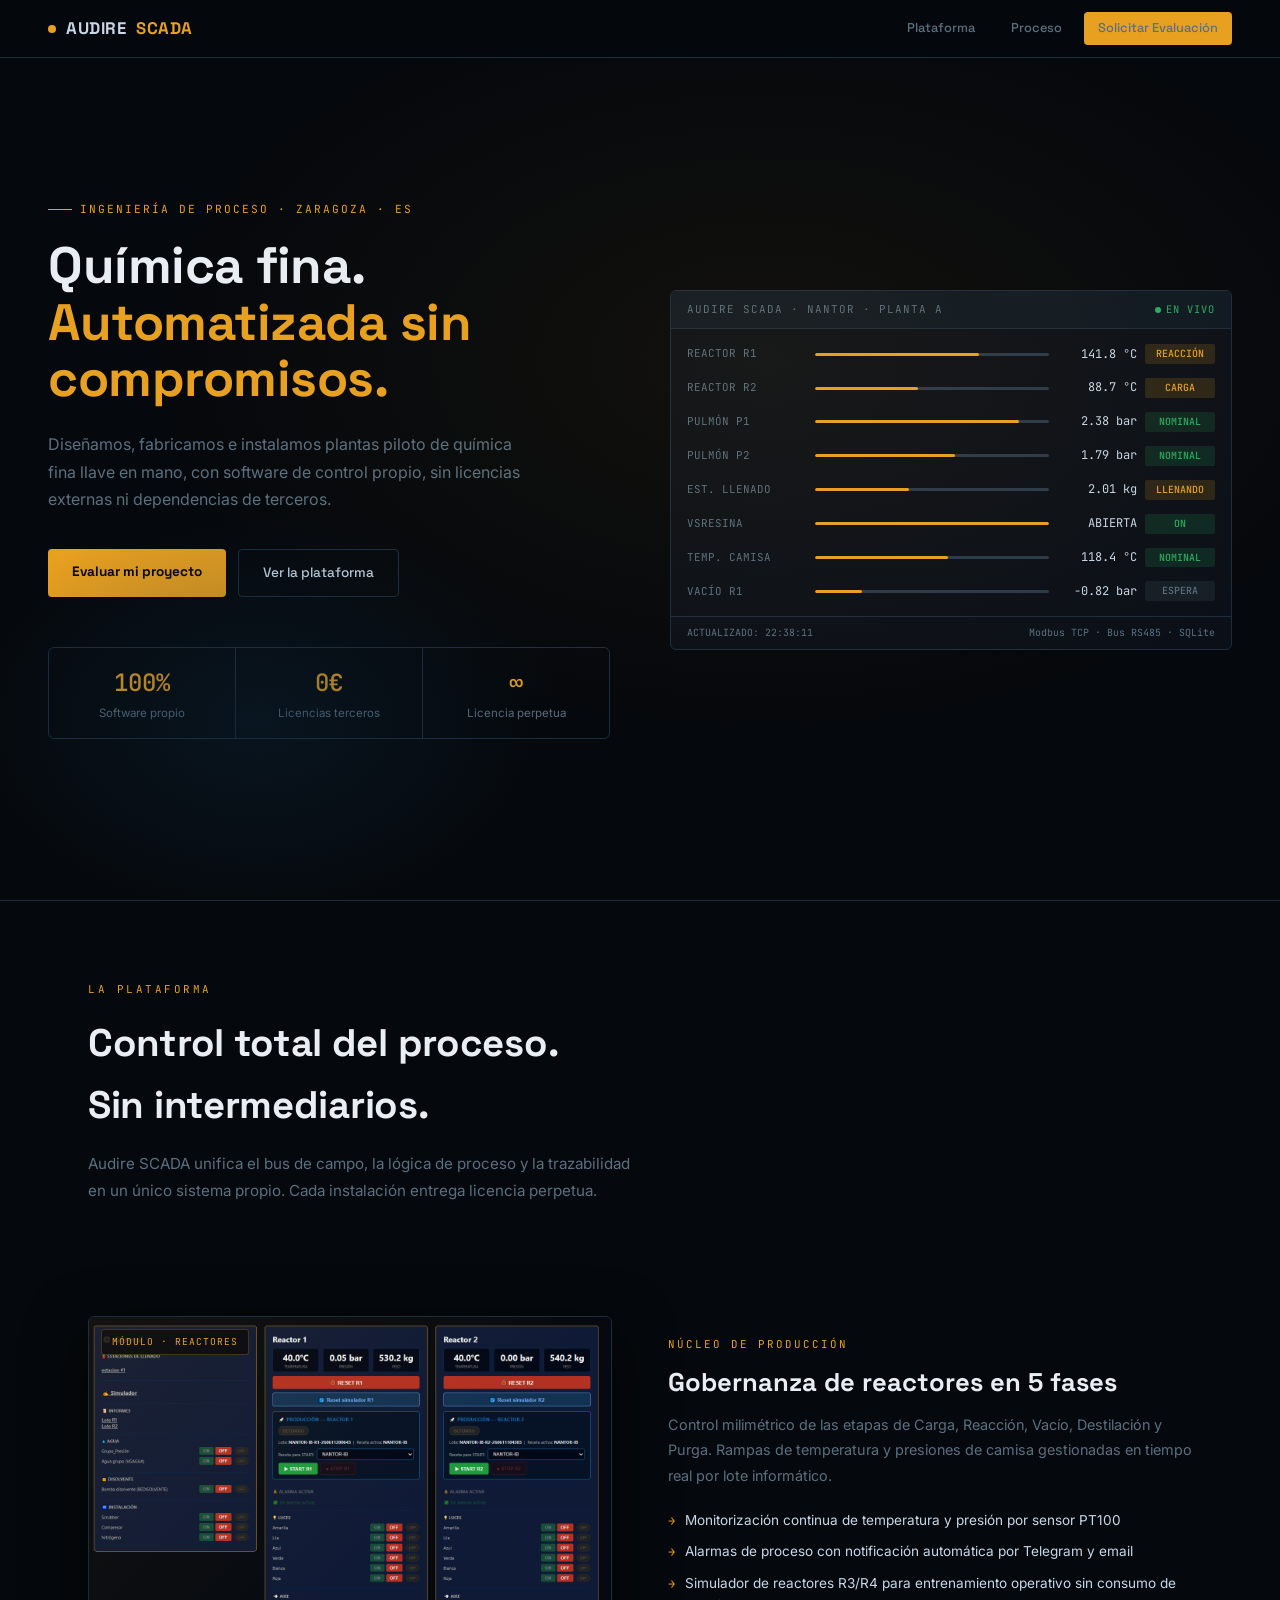
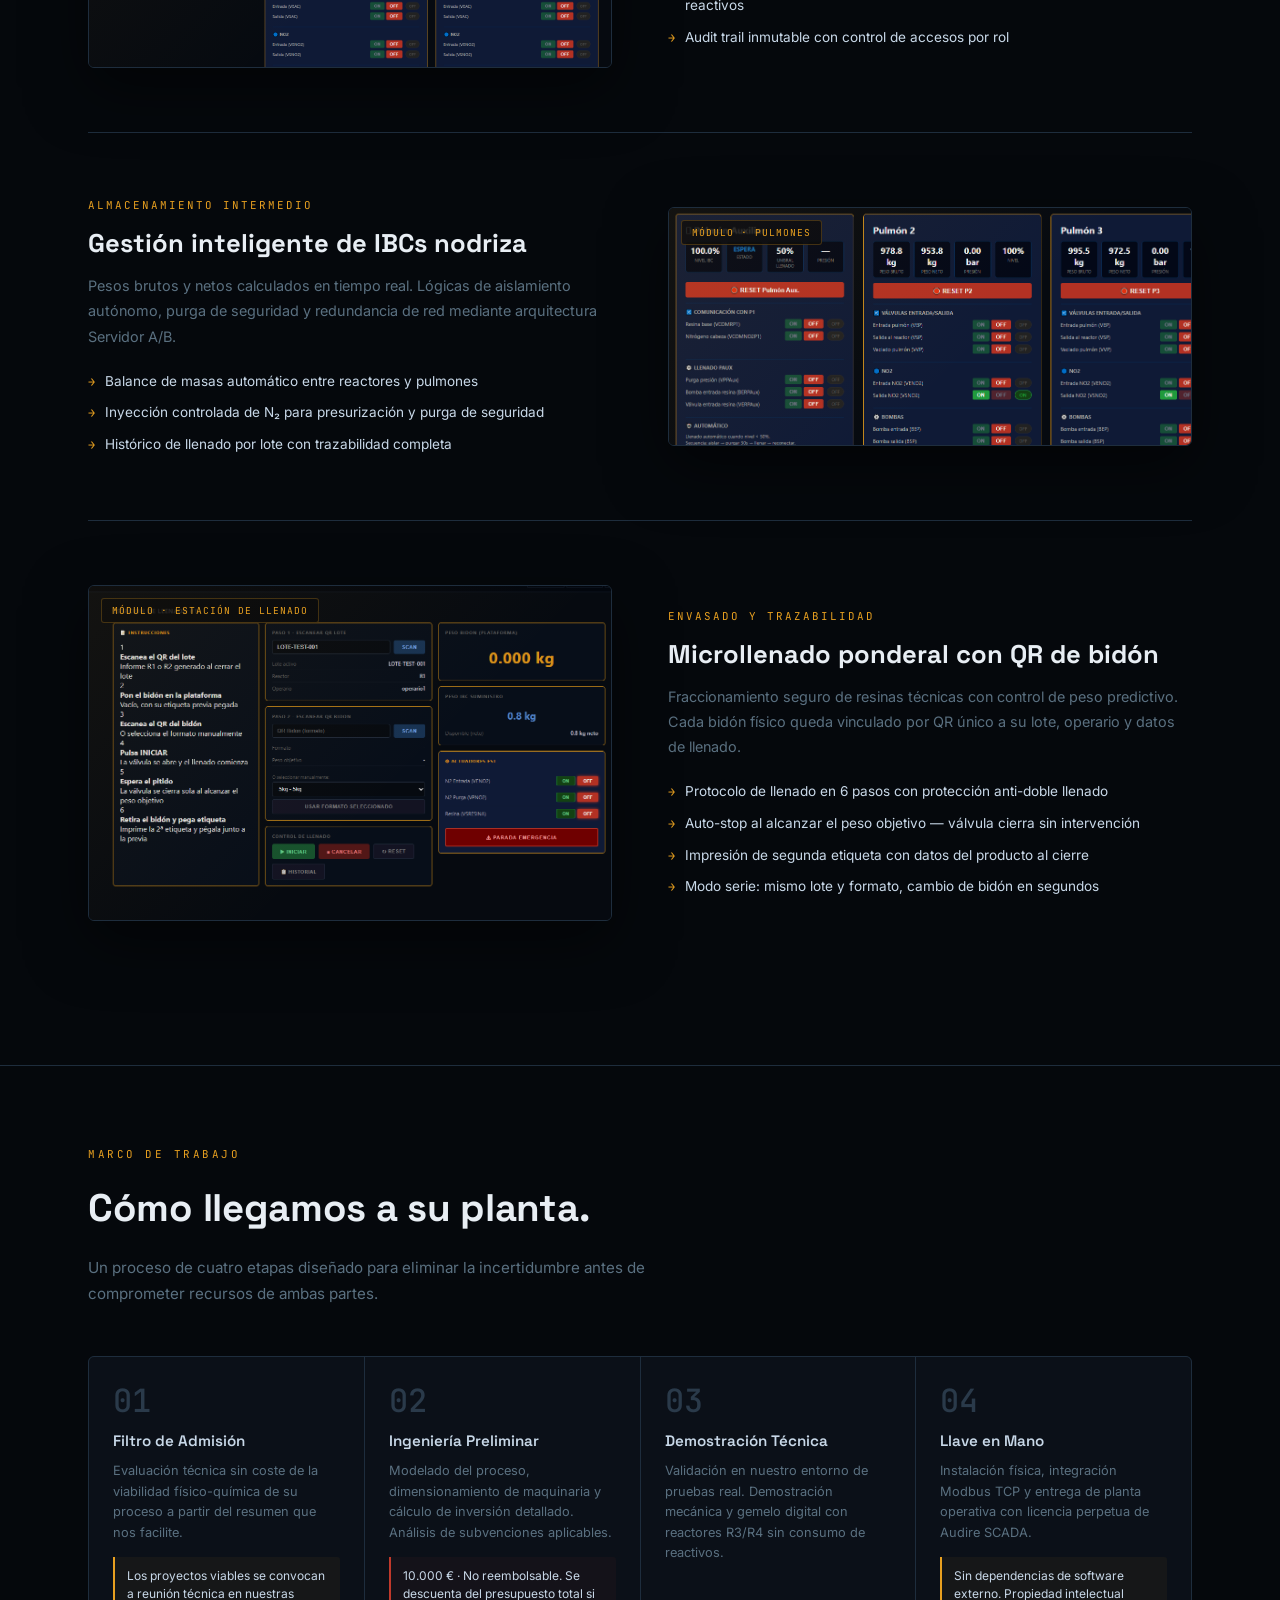
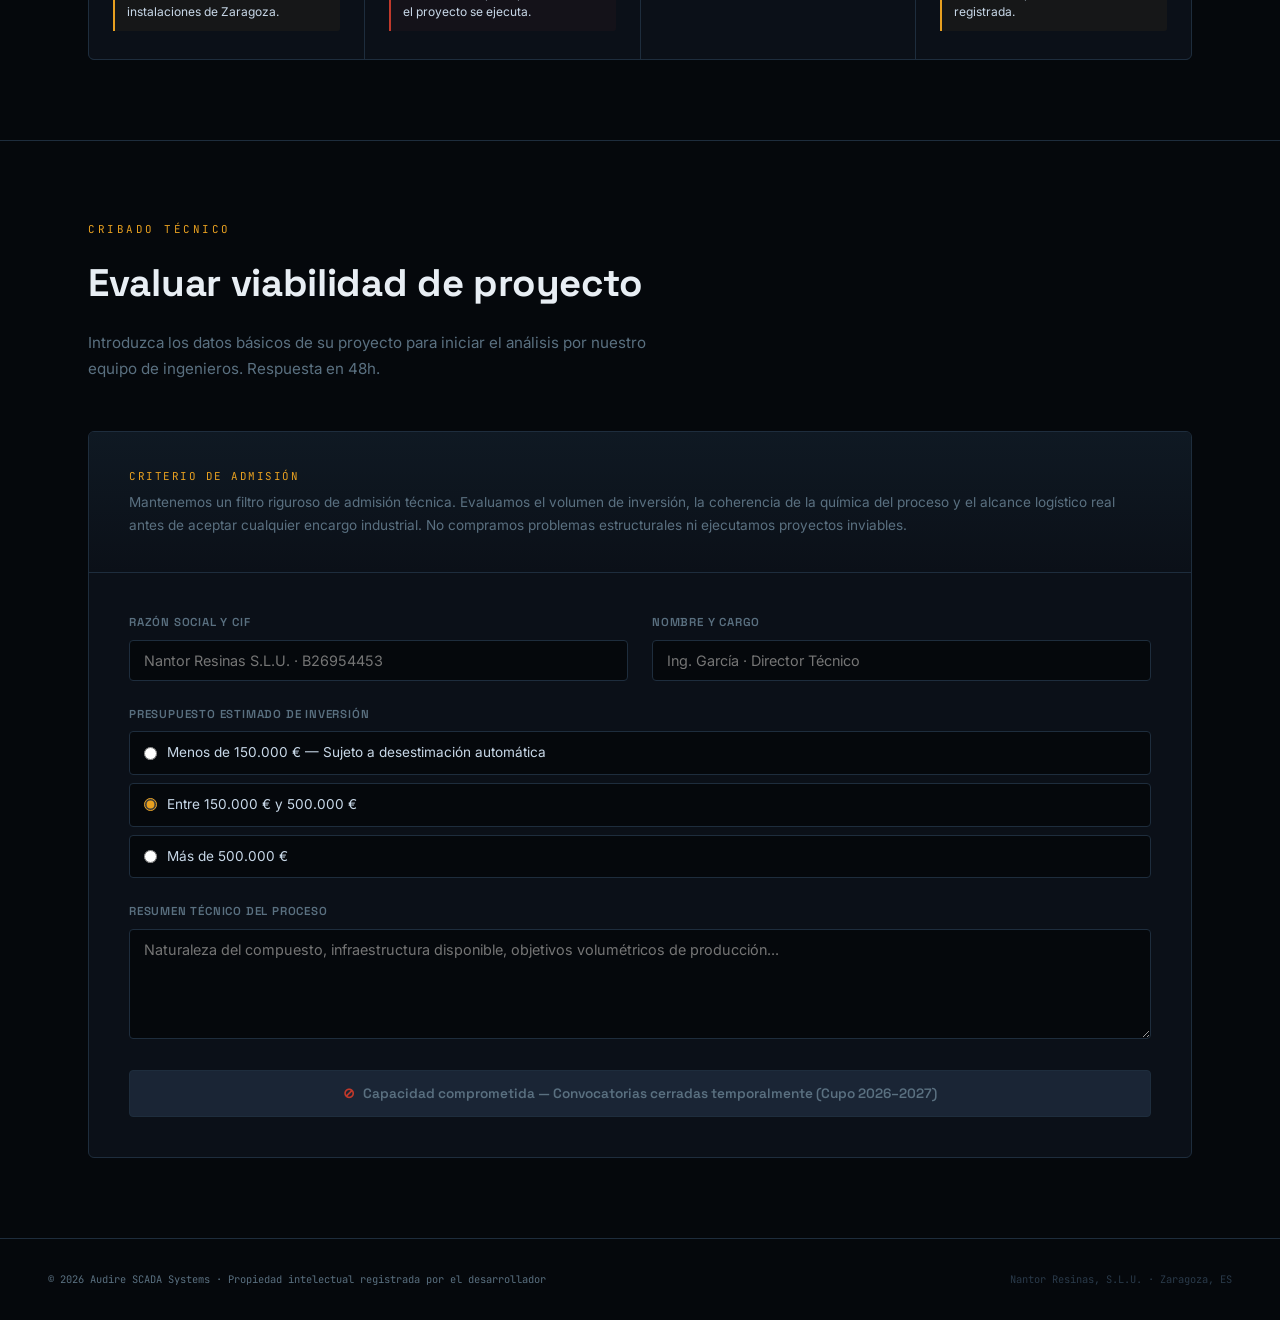
==== audire-scada/index.html @ 3539bae1 "1" ====
<!DOCTYPE html>
<html lang="es">
<head>
<meta charset="UTF-8">
<meta name="viewport" content="width=device-width, initial-scale=1.0">
<meta name="description" content="Audire SCADA Systems — Ingeniería química integral y automatización para plantas de química fina. Diseño, fabricación e instalación llave en mano.">
<meta name="robots" content="index, follow">
<title>Audire SCADA Systems</title>
<link rel="preconnect" href="https://fonts.googleapis.com">
<link rel="preconnect" href="https://fonts.gstatic.com" crossorigin>
<link href="https://fonts.googleapis.com/css2?family=Space+Grotesk:wght@400;500;600;700&family=JetBrains+Mono:wght@400;500&family=Inter:wght@400;500&display=swap" rel="stylesheet">
<style>
:root {
  --bg:       #05080c;
  --s1:       #0b1018;
  --s2:       #0f1923;
  --s3:       #1a2535;
  --border:   #1e2d3d;
  --amber:    #e8a020;
  --amber2:   #b87a10;
  --text:     #c8d8e8;
  --muted:    #5a7080;
  --dim:      #2a3a4a;
  --red:      #c0392b;
  --green:    #27ae60;
  --mono: 'JetBrains Mono', monospace;
  --sans: 'Space Grotesk', sans-serif;
  --body: 'Inter', sans-serif;
}

*{margin:0;padding:0;box-sizing:border-box}
html{scroll-behavior:smooth}
body{background:var(--bg);color:var(--text);font-family:var(--body);line-height:1.6;overflow-x:hidden}

/* ── NAV ─────────────────────────────────────────────────────────────────── */
nav{
  position:fixed;top:0;width:100%;z-index:100;
  display:flex;justify-content:space-between;align-items:center;
  padding:0 48px;height:58px;
  background:rgba(5,8,12,.92);
  border-bottom:1px solid var(--border);
  backdrop-filter:blur(12px);
}
.nav-logo{
  font-family:var(--sans);font-weight:700;font-size:1.05rem;
  letter-spacing:.5px;color:var(--text);text-decoration:none;
  display:flex;align-items:center;gap:10px;
}
.nav-logo-dot{width:8px;height:8px;border-radius:50%;background:var(--amber);animation:pulse 2s infinite}
@keyframes pulse{0%,100%{opacity:1;box-shadow:0 0 0 0 rgba(232,160,32,.4)}50%{opacity:.7;box-shadow:0 0 0 6px rgba(232,160,32,0)}}
.nav-links{display:flex;gap:8px}
.nav-links a{
  font-family:var(--sans);font-size:.8rem;font-weight:500;
  color:var(--muted);text-decoration:none;
  padding:6px 14px;border-radius:4px;
  transition:color .2s,background .2s;
}
.nav-links a:hover{color:var(--amber);background:rgba(232,160,32,.07)}
.nav-cta{
  background:var(--amber);color:#05080c;
  font-family:var(--sans);font-size:.8rem;font-weight:700;
  padding:7px 18px;border-radius:4px;text-decoration:none;
  transition:background .2s;
}
.nav-cta:hover{background:var(--amber2)}

/* ── HERO ────────────────────────────────────────────────────────────────── */
.hero{
  min-height:100vh;display:flex;flex-direction:column;
  justify-content:center;padding:100px 48px 60px;
  position:relative;overflow:hidden;
}
.hero-bg{
  position:absolute;inset:0;
  background:radial-gradient(ellipse 70% 60% at 60% 40%, rgba(232,160,32,.06) 0%, transparent 70%),
             radial-gradient(ellipse 40% 40% at 20% 80%, rgba(14,40,60,.4) 0%, transparent 60%);
  pointer-events:none;
}
.hero-grid{display:grid;grid-template-columns:1fr 1fr;gap:60px;align-items:center;max-width:1200px;margin:0 auto;width:100%}
.hero-label{
  font-family:var(--mono);font-size:.7rem;color:var(--amber);
  letter-spacing:2px;text-transform:uppercase;margin-bottom:20px;
  display:flex;align-items:center;gap:8px;
}
.hero-label::before{content:'';width:24px;height:1px;background:var(--amber)}
.hero h1{
  font-family:var(--sans);font-weight:700;font-size:clamp(2.2rem,4vw,3.6rem);
  line-height:1.1;letter-spacing:-.5px;margin-bottom:24px;color:#e8eef4;
}
.hero h1 em{color:var(--amber);font-style:normal}
.hero-sub{
  font-size:1rem;color:var(--muted);max-width:480px;margin-bottom:36px;line-height:1.7;
}
.hero-actions{display:flex;gap:12px;flex-wrap:wrap;margin-bottom:50px}
.btn-primary{
  background:var(--amber);color:#05080c;
  font-family:var(--sans);font-weight:700;font-size:.85rem;
  padding:12px 24px;border-radius:4px;text-decoration:none;
  transition:background .2s,transform .15s;
}
.btn-primary:hover{background:var(--amber2);transform:translateY(-1px)}
.btn-ghost{
  border:1px solid var(--border);color:var(--text);
  font-family:var(--sans);font-weight:500;font-size:.85rem;
  padding:12px 24px;border-radius:4px;text-decoration:none;
  transition:border-color .2s,color .2s;
}
.btn-ghost:hover{border-color:var(--amber);color:var(--amber)}

/* Live ticker */
.ticker-wrap{
  border:1px solid var(--border);border-radius:6px;
  background:var(--s1);overflow:hidden;
}
.ticker-header{
  display:flex;justify-content:space-between;align-items:center;
  padding:10px 16px;border-bottom:1px solid var(--border);
  background:var(--s2);
}
.ticker-title{font-family:var(--mono);font-size:.68rem;color:var(--muted);letter-spacing:1px}
.ticker-live{
  display:flex;align-items:center;gap:5px;
  font-family:var(--mono);font-size:.65rem;color:var(--green);letter-spacing:1px;
}
.ticker-live::before{content:'';width:6px;height:6px;border-radius:50%;background:var(--green);animation:blink .8s infinite}
@keyframes blink{0%,100%{opacity:1}50%{opacity:.3}}
.ticker-rows{padding:8px 0}
.ticker-row{
  display:grid;grid-template-columns:120px 1fr 80px 70px;
  align-items:center;padding:7px 16px;gap:8px;
  transition:background .2s;
}
.ticker-row:hover{background:rgba(232,160,32,.04)}
.tr-name{font-family:var(--mono);font-size:.68rem;color:var(--muted)}
.tr-bar-wrap{height:3px;background:var(--dim);border-radius:2px;overflow:hidden}
.tr-bar{height:100%;background:var(--amber);border-radius:2px;transition:width 1.5s ease}
.tr-val{font-family:var(--mono);font-size:.75rem;color:var(--text);text-align:right}
.tr-st{font-family:var(--mono);font-size:.62rem;padding:2px 7px;border-radius:2px;text-align:center;font-weight:500}
.st-ok{background:rgba(39,174,96,.15);color:#27ae60}
.st-run{background:rgba(232,160,32,.15);color:var(--amber)}
.st-wait{background:rgba(90,112,128,.15);color:var(--muted)}
.ticker-foot{
  border-top:1px solid var(--border);padding:8px 16px;
  font-family:var(--mono);font-size:.62rem;color:var(--muted);
  display:flex;justify-content:space-between;
}

/* stats strip */
.hero-stats{display:flex;gap:0;margin-top:32px;border:1px solid var(--border);border-radius:6px;overflow:hidden}
.stat{flex:1;padding:16px 20px;text-align:center;border-right:1px solid var(--border)}
.stat:last-child{border-right:none}
.stat-n{font-family:var(--mono);font-size:1.5rem;font-weight:500;color:var(--amber)}
.stat-l{font-size:.72rem;color:var(--muted);margin-top:2px}

/* ── SECTION BASE ────────────────────────────────────────────────────────── */
.section{padding:80px 48px;max-width:1200px;margin:0 auto}
.eyebrow{
  font-family:var(--mono);font-size:.68rem;color:var(--amber);
  letter-spacing:2.5px;text-transform:uppercase;margin-bottom:14px;
}
.section-h{
  font-family:var(--sans);font-weight:700;font-size:clamp(1.6rem,3vw,2.4rem);
  color:#e8eef4;letter-spacing:-.3px;margin-bottom:16px;
}
.section-p{color:var(--muted);font-size:.95rem;max-width:560px;line-height:1.75;margin-bottom:48px}
hr.rule{border:none;border-top:1px solid var(--border);margin:0}

/* ── EVIDENCIA BLOCKS ────────────────────────────────────────────────────── */
.ev-block{
  display:grid;grid-template-columns:1fr 1fr;gap:56px;
  align-items:center;padding:64px 0;border-bottom:1px solid var(--border);
}
.ev-block.rev{direction:rtl}
.ev-block.rev .ev-text{direction:ltr}
.ev-block:last-child{border-bottom:none}
.ev-screen{
  position:relative;border-radius:6px;overflow:hidden;
  border:1px solid var(--border);
  box-shadow:0 20px 60px rgba(0,0,0,.5);
}
.ev-screen img{width:100%;display:block;filter:brightness(.92) contrast(1.05)}
.ev-screen::after{
  content:'';position:absolute;inset:0;
  background:linear-gradient(135deg,rgba(232,160,32,.06) 0%,transparent 60%);
  pointer-events:none;
}
.screen-tag{
  position:absolute;top:12px;left:12px;
  font-family:var(--mono);font-size:.6rem;color:var(--amber);
  background:rgba(5,8,12,.85);padding:4px 10px;border-radius:3px;
  border:1px solid rgba(232,160,32,.25);letter-spacing:1px;
}
.ev-tag{font-family:var(--mono);font-size:.68rem;color:var(--amber);letter-spacing:2px;text-transform:uppercase;margin-bottom:14px}
.ev-h{font-family:var(--sans);font-size:1.6rem;font-weight:700;color:#e8eef4;margin-bottom:14px;line-height:1.2}
.ev-p{color:var(--muted);font-size:.9rem;line-height:1.75;margin-bottom:22px}
.ev-list{list-style:none;display:flex;flex-direction:column;gap:10px}
.ev-list li{
  display:flex;align-items:flex-start;gap:10px;
  font-size:.85rem;color:var(--text);
}
.ev-list li::before{
  content:'→';color:var(--amber);font-family:var(--mono);
  font-size:.75rem;margin-top:2px;flex-shrink:0;
}

/* ── PROCESO ─────────────────────────────────────────────────────────────── */
.process-grid{display:grid;grid-template-columns:repeat(4,1fr);gap:1px;background:var(--border);border:1px solid var(--border);border-radius:6px;overflow:hidden}
.p-step{background:var(--s1);padding:28px 24px}
.p-step-n{font-family:var(--mono);font-size:2rem;font-weight:500;color:var(--dim);margin-bottom:12px;line-height:1}
.p-step-h{font-family:var(--sans);font-size:.95rem;font-weight:600;color:var(--text);margin-bottom:8px}
.p-step-p{font-size:.8rem;color:var(--muted);line-height:1.6}
.p-step-alert{
  margin-top:14px;padding:10px 12px;
  border-left:2px solid var(--amber);
  background:rgba(232,160,32,.05);
  font-size:.75rem;color:var(--text);line-height:1.5;
  border-radius:0 3px 3px 0;
}
.p-step-alert.danger{border-left-color:var(--red);background:rgba(192,57,43,.05)}

/* ── FORMULARIO ──────────────────────────────────────────────────────────── */
.form-wrap{
  background:var(--s1);border:1px solid var(--border);
  border-radius:6px;overflow:hidden;
}
.form-top{
  padding:36px 40px 0;
  background:linear-gradient(180deg,var(--s2) 0%,var(--s1) 100%);
  border-bottom:1px solid var(--border);padding-bottom:36px;
}
.form-body{padding:40px}
.f-label{
  display:block;font-family:var(--sans);font-weight:600;font-size:.72rem;
  text-transform:uppercase;letter-spacing:.8px;color:var(--muted);margin-bottom:8px;
}
.f-input{
  width:100%;background:var(--bg);border:1px solid var(--border);
  border-radius:4px;padding:11px 14px;color:var(--text);
  font-family:var(--body);font-size:.9rem;
  transition:border-color .2s;outline:none;
}
.f-input:focus{border-color:var(--amber)}
.f-group{margin-bottom:24px}
.f-radio-stack{display:flex;flex-direction:column;gap:8px;margin-top:8px}
.f-radio{
  display:flex;align-items:center;gap:10px;
  background:var(--bg);border:1px solid var(--border);
  border-radius:4px;padding:10px 14px;cursor:pointer;
  font-size:.85rem;color:var(--text);
  transition:border-color .2s;
}
.f-radio:hover{border-color:var(--amber)}
.f-radio input{accent-color:var(--amber)}
.f-textarea{
  width:100%;background:var(--bg);border:1px solid var(--border);
  border-radius:4px;padding:11px 14px;color:var(--text);
  font-family:var(--body);font-size:.9rem;resize:vertical;min-height:110px;
  outline:none;transition:border-color .2s;
}
.f-textarea:focus{border-color:var(--amber)}
.f-closed{
  width:100%;background:var(--s3);color:var(--muted);
  border:1px solid var(--border);border-radius:4px;
  padding:14px;font-family:var(--sans);font-size:.85rem;font-weight:600;
  text-align:center;cursor:not-allowed;display:flex;align-items:center;justify-content:center;gap:8px;
}
.f-closed::before{content:'⊘';color:var(--red)}
.form-grid{display:grid;grid-template-columns:1fr 1fr;gap:24px}

/* ── FOOTER ──────────────────────────────────────────────────────────────── */
footer{
  border-top:1px solid var(--border);
  padding:32px 48px;
  display:flex;justify-content:space-between;align-items:center;
  font-family:var(--mono);font-size:.65rem;color:var(--muted);
}

/* ── RESPONSIVE ──────────────────────────────────────────────────────────── */
@media(max-width:900px){
  nav{padding:0 20px}
  .hero{padding:90px 20px 50px}
  .hero-grid{grid-template-columns:1fr;gap:40px}
  .hero h1{font-size:2rem}
  .section{padding:60px 20px}
  .ev-block,.ev-block.rev{grid-template-columns:1fr;direction:ltr;gap:32px}
  .process-grid{grid-template-columns:1fr 1fr}
  .form-grid{grid-template-columns:1fr}
  .form-body{padding:24px}
  footer{flex-direction:column;gap:8px;text-align:center;padding:24px 20px}
}
@media(max-width:500px){
  .hero-stats{flex-direction:column}
  .stat{border-right:none;border-bottom:1px solid var(--border)}
  .stat:last-child{border-bottom:none}
  .process-grid{grid-template-columns:1fr}
  .hero-actions{flex-direction:column}
  .btn-primary,.btn-ghost{text-align:center}
}
@media(prefers-reduced-motion:reduce){
  *{animation:none!important;transition:none!important}
}
</style>
</head>
<body>

<!-- NAV -->
<nav>
  <a href="#" class="nav-logo">
    <span class="nav-logo-dot"></span>
    AUDIRE<span style="color:var(--amber)">SCADA</span>
  </a>
  <div class="nav-links">
    <a href="#plataforma">Plataforma</a>
    <a href="#proceso">Proceso</a>
    <a href="#contacto" class="nav-cta">Solicitar Evaluación</a>
  </div>
</nav>

<!-- HERO -->
<section class="hero" id="inicio">
  <div class="hero-bg"></div>
  <div class="hero-grid">
    <div>
      <div class="hero-label">Ingeniería de Proceso · Zaragoza · ES</div>
      <h1>Química fina.<br><em>Automatizada sin compromisos.</em></h1>
      <p class="hero-sub">Diseñamos, fabricamos e instalamos plantas piloto de química fina llave en mano, con software de control propio, sin licencias externas ni dependencias de terceros.</p>
      <div class="hero-actions">
        <a href="#contacto" class="btn-primary">Evaluar mi proyecto</a>
        <a href="#plataforma" class="btn-ghost">Ver la plataforma</a>
      </div>
      <div class="hero-stats">
        <div class="stat">
          <div class="stat-n">100%</div>
          <div class="stat-l">Software propio</div>
        </div>
        <div class="stat">
          <div class="stat-n">0€</div>
          <div class="stat-l">Licencias terceros</div>
        </div>
        <div class="stat">
          <div class="stat-n">∞</div>
          <div class="stat-l">Licencia perpetua</div>
        </div>
      </div>
    </div>

    <!-- Live SCADA ticker -->
    <div class="ticker-wrap">
      <div class="ticker-header">
        <span class="ticker-title">AUDIRE SCADA · NANTOR · PLANTA A</span>
        <span class="ticker-live">EN VIVO</span>
      </div>
      <div class="ticker-rows" id="ticker">
        <div class="ticker-row">
          <span class="tr-name">REACTOR R1</span>
          <div class="tr-bar-wrap"><div class="tr-bar" id="b1" style="width:72%"></div></div>
          <span class="tr-val" id="v1">142.3 °C</span>
          <span class="tr-st st-run">REACCIÓN</span>
        </div>
        <div class="ticker-row">
          <span class="tr-name">REACTOR R2</span>
          <div class="tr-bar-wrap"><div class="tr-bar" id="b2" style="width:45%"></div></div>
          <span class="tr-val" id="v2">89.1 °C</span>
          <span class="tr-st st-run">CARGA</span>
        </div>
        <div class="ticker-row">
          <span class="tr-name">PULMÓN P1</span>
          <div class="tr-bar-wrap"><div class="tr-bar" id="b3" style="width:88%"></div></div>
          <span class="tr-val" id="v3">2.4 bar</span>
          <span class="tr-st st-ok">NOMINAL</span>
        </div>
        <div class="ticker-row">
          <span class="tr-name">PULMÓN P2</span>
          <div class="tr-bar-wrap"><div class="tr-bar" id="b4" style="width:61%"></div></div>
          <span class="tr-val" id="v4">1.8 bar</span>
          <span class="tr-st st-ok">NOMINAL</span>
        </div>
        <div class="ticker-row">
          <span class="tr-name">EST. LLENADO</span>
          <div class="tr-bar-wrap"><div class="tr-bar" id="b5" style="width:34%"></div></div>
          <span class="tr-val" id="v5">1.72 kg</span>
          <span class="tr-st st-run">LLENANDO</span>
        </div>
        <div class="ticker-row">
          <span class="tr-name">VSRESINA</span>
          <div class="tr-bar-wrap"><div class="tr-bar" id="b6" style="width:100%"></div></div>
          <span class="tr-val" id="v6">ABIERTA</span>
          <span class="tr-st st-ok">ON</span>
        </div>
        <div class="ticker-row">
          <span class="tr-name">TEMP. CAMISA</span>
          <div class="tr-bar-wrap"><div class="tr-bar" id="b7" style="width:58%"></div></div>
          <span class="tr-val" id="v7">118.7 °C</span>
          <span class="tr-st st-ok">NOMINAL</span>
        </div>
        <div class="ticker-row">
          <span class="tr-name">VACÍO R1</span>
          <div class="tr-bar-wrap"><div class="tr-bar" id="b8" style="width:20%"></div></div>
          <span class="tr-val" id="v8">-0.82 bar</span>
          <span class="tr-st st-wait">ESPERA</span>
        </div>
      </div>
      <div class="ticker-foot">
        <span id="ticker-ts">ACTUALIZADO: --:--:--</span>
        <span>Modbus TCP · Bus RS485 · SQLite</span>
      </div>
    </div>
  </div>
</section>

<hr class="rule">

<!-- PLATAFORMA -->
<div class="section" id="plataforma">
  <div class="eyebrow">La Plataforma</div>
  <h2 class="section-h">Control total del proceso.<br>Sin intermediarios.</h2>
  <p class="section-p">Audire SCADA unifica el bus de campo, la lógica de proceso y la trazabilidad en un único sistema propio. Cada instalación entrega licencia perpetua.</p>

  <!-- Evidencia 1: Reactores -->
  <div class="ev-block">
    <div class="ev-screen">
      <img src="images/reactores.png" alt="Módulo de supervisión de reactores Audire SCADA">
      <div class="screen-tag">MÓDULO · REACTORES</div>
    </div>
    <div class="ev-text">
      <div class="ev-tag">Núcleo de Producción</div>
      <h3 class="ev-h">Gobernanza de reactores en 5 fases</h3>
      <p class="ev-p">Control milimétrico de las etapas de Carga, Reacción, Vacío, Destilación y Purga. Rampas de temperatura y presiones de camisa gestionadas en tiempo real por lote informático.</p>
      <ul class="ev-list">
        <li>Monitorización continua de temperatura y presión por sensor PT100</li>
        <li>Alarmas de proceso con notificación automática por Telegram y email</li>
        <li>Simulador de reactores R3/R4 para entrenamiento operativo sin consumo de reactivos</li>
        <li>Audit trail inmutable con control de accesos por rol</li>
      </ul>
    </div>
  </div>

  <!-- Evidencia 2: Pulmones -->
  <div class="ev-block rev">
    <div class="ev-screen">
      <img src="images/image_20bc7c.png" alt="Control de pulmones de distribución Audire SCADA">
      <div class="screen-tag">MÓDULO · PULMONES</div>
    </div>
    <div class="ev-text">
      <div class="ev-tag">Almacenamiento Intermedio</div>
      <h3 class="ev-h">Gestión inteligente de IBCs nodriza</h3>
      <p class="ev-p">Pesos brutos y netos calculados en tiempo real. Lógicas de aislamiento autónomo, purga de seguridad y redundancia de red mediante arquitectura Servidor A/B.</p>
      <ul class="ev-list">
        <li>Balance de masas automático entre reactores y pulmones</li>
        <li>Inyección controlada de N₂ para presurización y purga de seguridad</li>
        <li>Histórico de llenado por lote con trazabilidad completa</li>
      </ul>
    </div>
  </div>

  <!-- Evidencia 3: Estacion -->
  <div class="ev-block">
    <div class="ev-screen">
      <img src="images/estacion.png" alt="Estación de llenado automatizada Audire SCADA">
      <div class="screen-tag">MÓDULO · ESTACIÓN DE LLENADO</div>
    </div>
    <div class="ev-text">
      <div class="ev-tag">Envasado y Trazabilidad</div>
      <h3 class="ev-h">Microllenado ponderal con QR de bidón</h3>
      <p class="ev-p">Fraccionamiento seguro de resinas técnicas con control de peso predictivo. Cada bidón físico queda vinculado por QR único a su lote, operario y datos de llenado.</p>
      <ul class="ev-list">
        <li>Protocolo de llenado en 6 pasos con protección anti-doble llenado</li>
        <li>Auto-stop al alcanzar el peso objetivo — válvula cierra sin intervención</li>
        <li>Impresión de segunda etiqueta con datos del producto al cierre</li>
        <li>Modo serie: mismo lote y formato, cambio de bidón en segundos</li>
      </ul>
    </div>
  </div>
</div>

<hr class="rule">

<!-- PROCESO DE ADMISIÓN -->
<div class="section" id="proceso">
  <div class="eyebrow">Marco de Trabajo</div>
  <h2 class="section-h">Cómo llegamos a su planta.</h2>
  <p class="section-p">Un proceso de cuatro etapas diseñado para eliminar la incertidumbre antes de comprometer recursos de ambas partes.</p>

  <div class="process-grid">
    <div class="p-step">
      <div class="p-step-n">01</div>
      <div class="p-step-h">Filtro de Admisión</div>
      <p class="p-step-p">Evaluación técnica sin coste de la viabilidad físico-química de su proceso a partir del resumen que nos facilite.</p>
      <div class="p-step-alert">Los proyectos viables se convocan a reunión técnica en nuestras instalaciones de Zaragoza.</div>
    </div>
    <div class="p-step">
      <div class="p-step-n">02</div>
      <div class="p-step-h">Ingeniería Preliminar</div>
      <p class="p-step-p">Modelado del proceso, dimensionamiento de maquinaria y cálculo de inversión detallado. Análisis de subvenciones aplicables.</p>
      <div class="p-step-alert danger">10.000 € · No reembolsable. Se descuenta del presupuesto total si el proyecto se ejecuta.</div>
    </div>
    <div class="p-step">
      <div class="p-step-n">03</div>
      <div class="p-step-h">Demostración Técnica</div>
      <p class="p-step-p">Validación en nuestro entorno de pruebas real. Demostración mecánica y gemelo digital con reactores R3/R4 sin consumo de reactivos.</p>
    </div>
    <div class="p-step">
      <div class="p-step-n">04</div>
      <div class="p-step-h">Llave en Mano</div>
      <p class="p-step-p">Instalación física, integración Modbus TCP y entrega de planta operativa con licencia perpetua de Audire SCADA.</p>
      <div class="p-step-alert">Sin dependencias de software externo. Propiedad intelectual registrada.</div>
    </div>
  </div>
</div>

<hr class="rule">

<!-- FORMULARIO -->
<div class="section" id="contacto">
  <div class="eyebrow">Cribado Técnico</div>
  <h2 class="section-h">Evaluar viabilidad de proyecto</h2>
  <p class="section-p">Introduzca los datos básicos de su proyecto para iniciar el análisis por nuestro equipo de ingenieros. Respuesta en 48h.</p>

  <div class="form-wrap">
    <div class="form-top">
      <div style="display:flex;align-items:center;gap:10px;margin-bottom:6px">
        <span style="font-family:var(--mono);font-size:.68rem;color:var(--amber);letter-spacing:1.5px">CRITERIO DE ADMISIÓN</span>
      </div>
      <p style="font-size:.85rem;color:var(--muted);line-height:1.65">
        Mantenemos un filtro riguroso de admisión técnica. Evaluamos el volumen de inversión, la coherencia de la química del proceso y el alcance logístico real antes de aceptar cualquier encargo industrial. No compramos problemas estructurales ni ejecutamos proyectos inviables.
      </p>
    </div>
    <form class="form-body" method="POST" action="https://formspree.io/f/xdawdbne">
      <input type="hidden" name="_subject" value="Nueva Solicitud de Evaluación — Audire SCADA">
      <div class="form-grid">
        <div class="f-group">
          <label class="f-label" for="empresa">Razón social y CIF</label>
          <input class="f-input" type="text" id="empresa" name="empresa_cif" required placeholder="Nantor Resinas S.L.U. · B26954453">
        </div>
        <div class="f-group">
          <label class="f-label" for="contacto-nombre">Nombre y cargo</label>
          <input class="f-input" type="text" id="contacto-nombre" name="contacto" required placeholder="Ing. García · Director Técnico">
        </div>
      </div>
      <div class="f-group">
        <label class="f-label">Presupuesto estimado de inversión</label>
        <div class="f-radio-stack">
          <label class="f-radio"><input type="radio" name="presupuesto" value="<150k"> Menos de 150.000 € — Sujeto a desestimación automática</label>
          <label class="f-radio"><input type="radio" name="presupuesto" value="150k-500k" checked> Entre 150.000 € y 500.000 €</label>
          <label class="f-radio"><input type="radio" name="presupuesto" value=">500k"> Más de 500.000 €</label>
        </div>
      </div>
      <div class="f-group">
        <label class="f-label" for="resumen">Resumen técnico del proceso</label>
        <textarea class="f-textarea" id="resumen" name="resumen_proyecto" required placeholder="Naturaleza del compuesto, infraestructura disponible, objetivos volumétricos de producción..."></textarea>
      </div>
      <button type="submit" class="f-closed">
        Capacidad comprometida — Convocatorias cerradas temporalmente (Cupo 2026–2027)
      </button>
    </form>
  </div>
</div>

<!-- FOOTER -->
<footer>
  <span>© 2026 Audire SCADA Systems · Propiedad intelectual registrada por el desarrollador</span>
  <span style="color:var(--dim)">Nantor Resinas, S.L.U. · Zaragoza, ES</span>
</footer>

<script>
// Live ticker simulation
const data = [
  { id:'v1', bar:'b1', vals:['142.3 °C','143.1 °C','141.8 °C','144.0 °C','142.7 °C'], pcts:[72,74,70,76,73] },
  { id:'v2', bar:'b2', vals:['89.1 °C','90.4 °C','88.7 °C','91.2 °C','89.8 °C'],   pcts:[45,47,44,48,46] },
  { id:'v3', bar:'b3', vals:['2.4 bar','2.41 bar','2.38 bar','2.43 bar','2.4 bar'], pcts:[88,89,87,90,88] },
  { id:'v4', bar:'b4', vals:['1.8 bar','1.82 bar','1.79 bar','1.81 bar','1.8 bar'], pcts:[61,62,60,63,61] },
  { id:'v5', bar:'b5', vals:['1.72 kg','1.85 kg','2.01 kg','2.18 kg','2.34 kg'],    pcts:[34,37,40,44,47] },
  { id:'v6', bar:'b6', vals:['ABIERTA','ABIERTA','ABIERTA','ABIERTA','ABIERTA'],    pcts:[100,100,100,100,100] },
  { id:'v7', bar:'b7', vals:['118.7 °C','119.2 °C','118.4 °C','119.8 °C','118.9 °C'],pcts:[58,59,57,60,58] },
  { id:'v8', bar:'b8', vals:['-0.82 bar','-0.82 bar','-0.82 bar','-0.82 bar','-0.82 bar'],pcts:[20,20,20,20,20] },
];
let tick = 0;
function updateTicker(){
  tick++;
  data.forEach(d => {
    const vi = tick % d.vals.length;
    const el = document.getElementById(d.id);
    const br = document.getElementById(d.bar);
    if(el) el.textContent = d.vals[vi];
    if(br) br.style.width = d.pcts[vi] + '%';
  });
  const ts = document.getElementById('ticker-ts');
  if(ts){
    const now = new Date();
    ts.textContent = 'ACTUALIZADO: ' + now.toTimeString().slice(0,8);
  }
}
updateTicker();
setInterval(updateTicker, 2000);
</script>
</body>
</html>
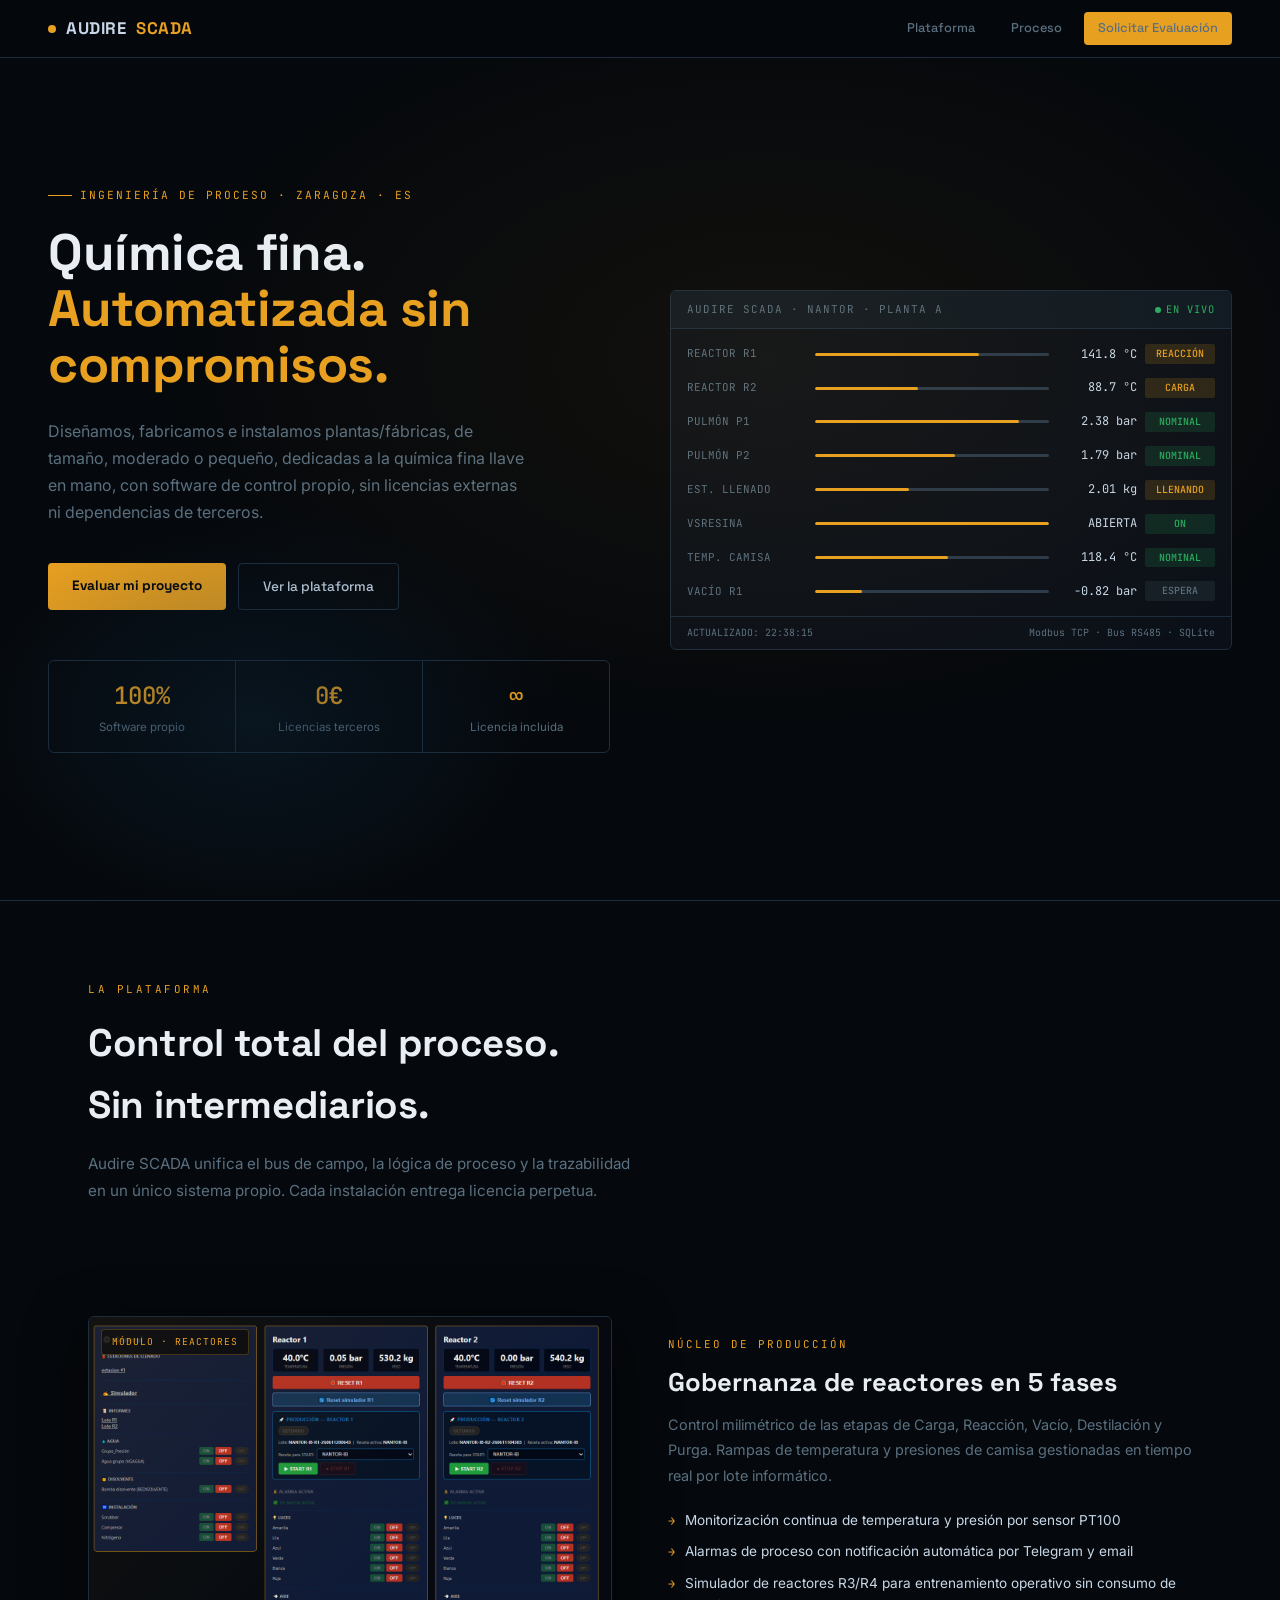
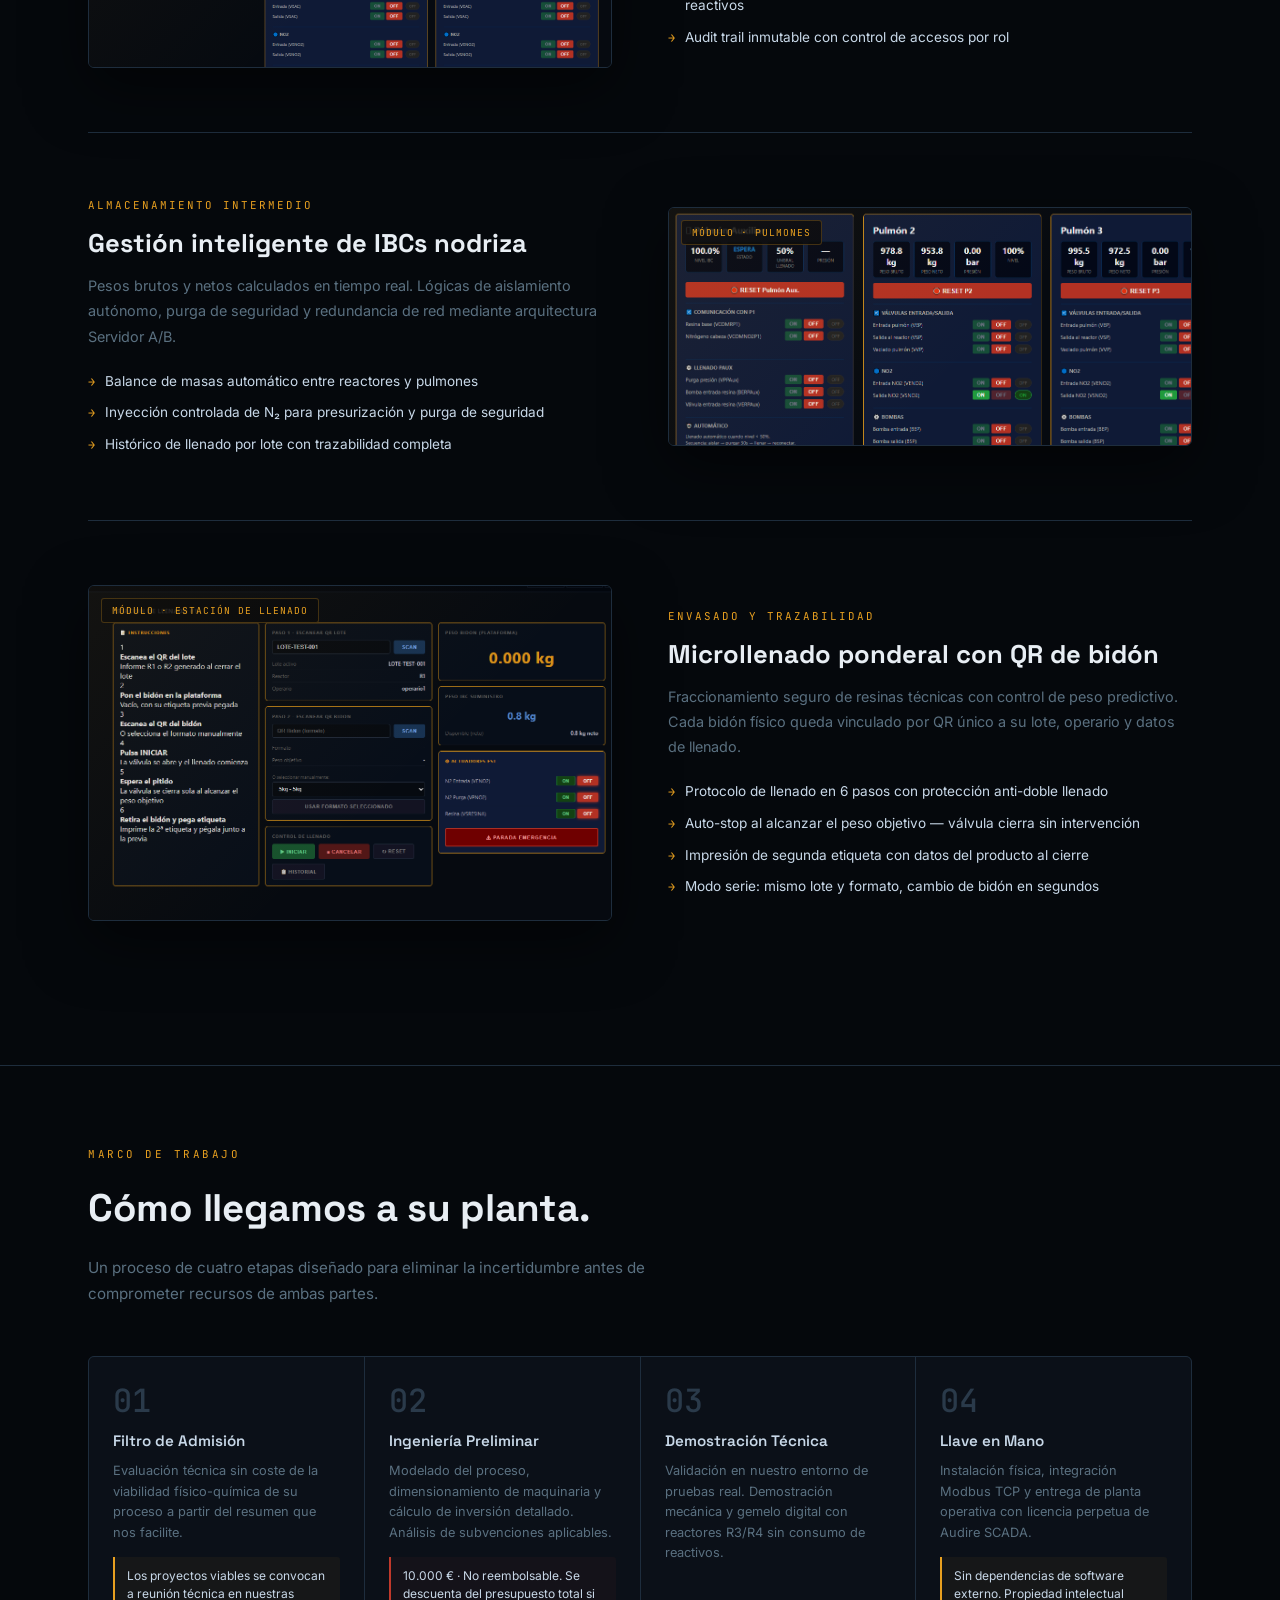
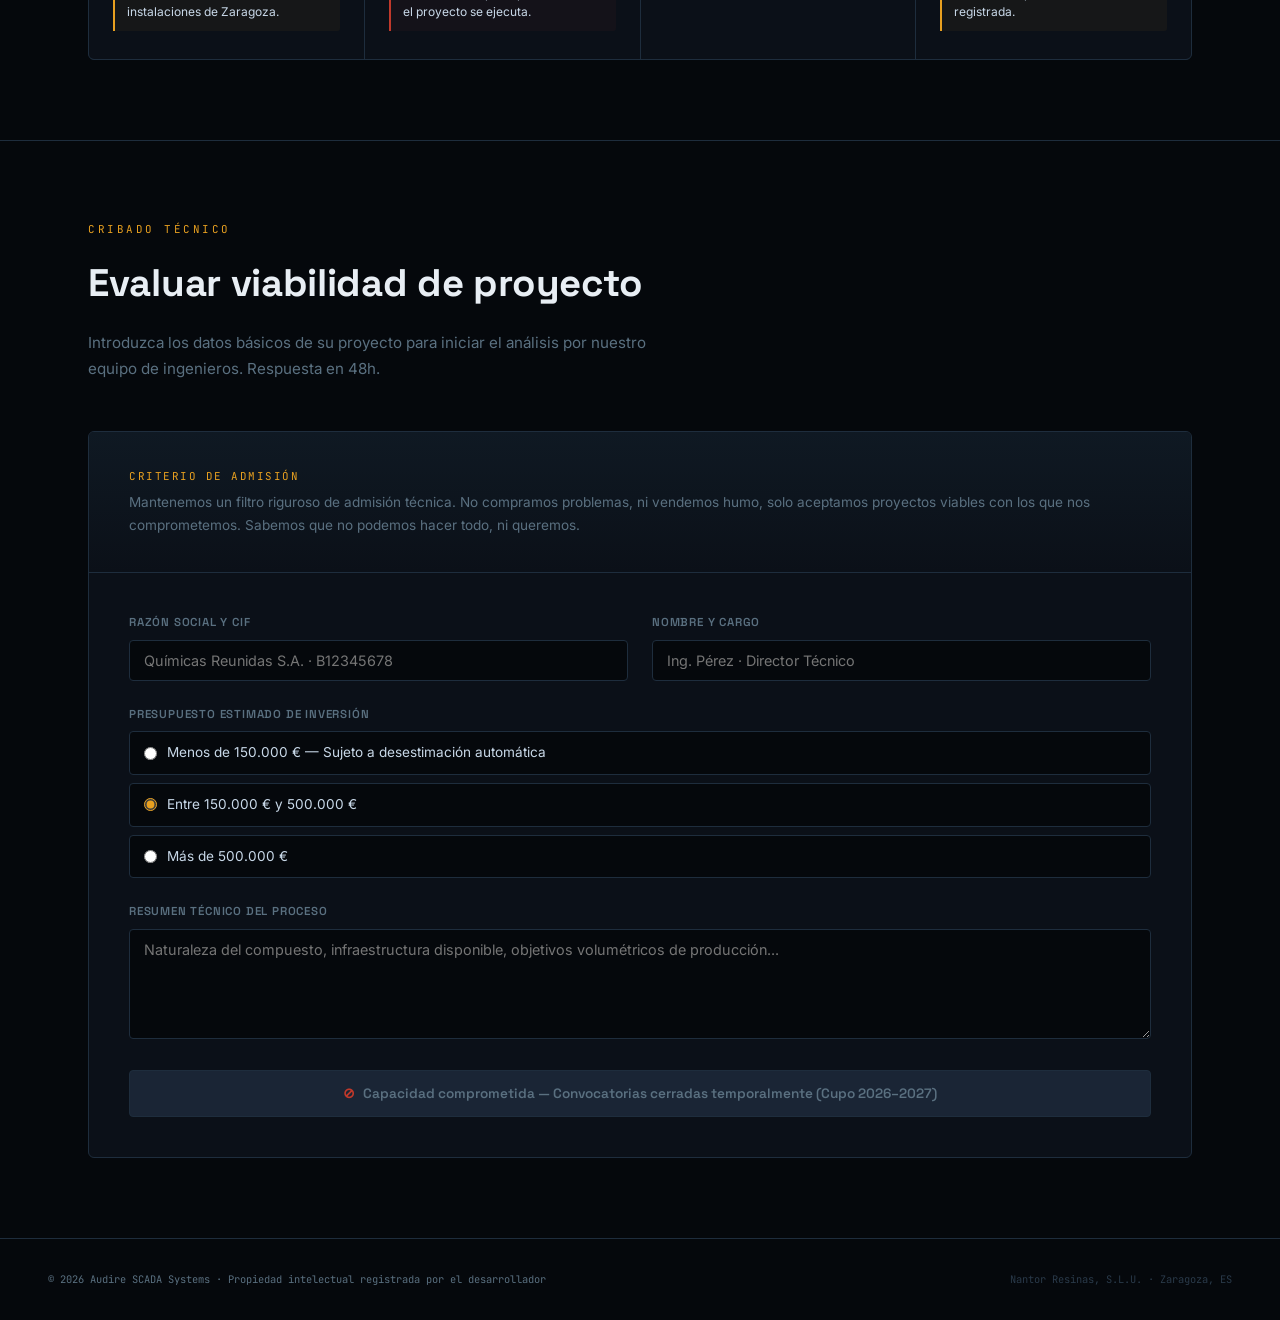
==== commit 1552312f: "icono" ====
--- a/audire-scada/index.html
+++ b/audire-scada/index.html
@@ -4,8 +4,11 @@
 <meta charset="UTF-8">
 <meta name="viewport" content="width=device-width, initial-scale=1.0">
 <meta name="description" content="Audire SCADA Systems — Ingeniería química integral y automatización para plantas de química fina. Diseño, fabricación e instalación llave en mano.">
+<meta name="keywords" content="Audire SCADA, ingeniería química, planta piloto, química fina, control de reactores, Modbus TCP, Nantor Resinas, Zaragoza">
 <meta name="robots" content="index, follow">
 <title>Audire SCADA Systems</title>
+<link rel="icon" type="image/png" href="images/logo.png">
+<link rel="apple-touch-icon" href="images/logo.png">
 <link rel="preconnect" href="https://fonts.googleapis.com">
 <link rel="preconnect" href="https://fonts.gstatic.com" crossorigin>
 <link href="https://fonts.googleapis.com/css2?family=Space+Grotesk:wght@400;500;600;700&family=JetBrains+Mono:wght@400;500&family=Inter:wght@400;500&display=swap" rel="stylesheet">
@@ -299,6 +302,7 @@
 @media(prefers-reduced-motion:reduce){
   *{animation:none!important;transition:none!important}
 }
+<link rel="icon" type="image/ico" href="images/logo.ico">
 </style>
 </head>
 <body>
@@ -323,7 +327,7 @@
     <div>
       <div class="hero-label">Ingeniería de Proceso · Zaragoza · ES</div>
       <h1>Química fina.<br><em>Automatizada sin compromisos.</em></h1>
-      <p class="hero-sub">Diseñamos, fabricamos e instalamos plantas piloto de química fina llave en mano, con software de control propio, sin licencias externas ni dependencias de terceros.</p>
+      <p class="hero-sub">Diseñamos, fabricamos e instalamos plantas/fábricas, de tamaño, moderado o pequeño, dedicadas a la química fina llave en mano, con software de control propio, sin licencias externas ni dependencias de terceros.</p>
       <div class="hero-actions">
         <a href="#contacto" class="btn-primary">Evaluar mi proyecto</a>
         <a href="#plataforma" class="btn-ghost">Ver la plataforma</a>
@@ -339,7 +343,7 @@
         </div>
         <div class="stat">
           <div class="stat-n">∞</div>
-          <div class="stat-l">Licencia perpetua</div>
+          <div class="stat-l">Licencia incluida</div>
         </div>
       </div>
     </div>
@@ -522,7 +526,7 @@
         <span style="font-family:var(--mono);font-size:.68rem;color:var(--amber);letter-spacing:1.5px">CRITERIO DE ADMISIÓN</span>
       </div>
       <p style="font-size:.85rem;color:var(--muted);line-height:1.65">
-        Mantenemos un filtro riguroso de admisión técnica. Evaluamos el volumen de inversión, la coherencia de la química del proceso y el alcance logístico real antes de aceptar cualquier encargo industrial. No compramos problemas estructurales ni ejecutamos proyectos inviables.
+        Mantenemos un filtro riguroso de admisión técnica. No compramos problemas, ni vendemos humo, solo aceptamos proyectos viables con los que nos comprometemos. Sabemos que no podemos hacer todo, ni queremos.
       </p>
     </div>
     <form class="form-body" method="POST" action="https://formspree.io/f/xdawdbne">
@@ -530,11 +534,11 @@
       <div class="form-grid">
         <div class="f-group">
           <label class="f-label" for="empresa">Razón social y CIF</label>
-          <input class="f-input" type="text" id="empresa" name="empresa_cif" required placeholder="Nantor Resinas S.L.U. · B26954453">
+          <input class="f-input" type="text" id="empresa" name="empresa_cif" required placeholder="Químicas Reunidas S.A. · B12345678">
         </div>
         <div class="f-group">
           <label class="f-label" for="contacto-nombre">Nombre y cargo</label>
-          <input class="f-input" type="text" id="contacto-nombre" name="contacto" required placeholder="Ing. García · Director Técnico">
+          <input class="f-input" type="text" id="contacto-nombre" name="contacto" required placeholder="Ing. Pérez · Director Técnico">
         </div>
       </div>
       <div class="f-group">
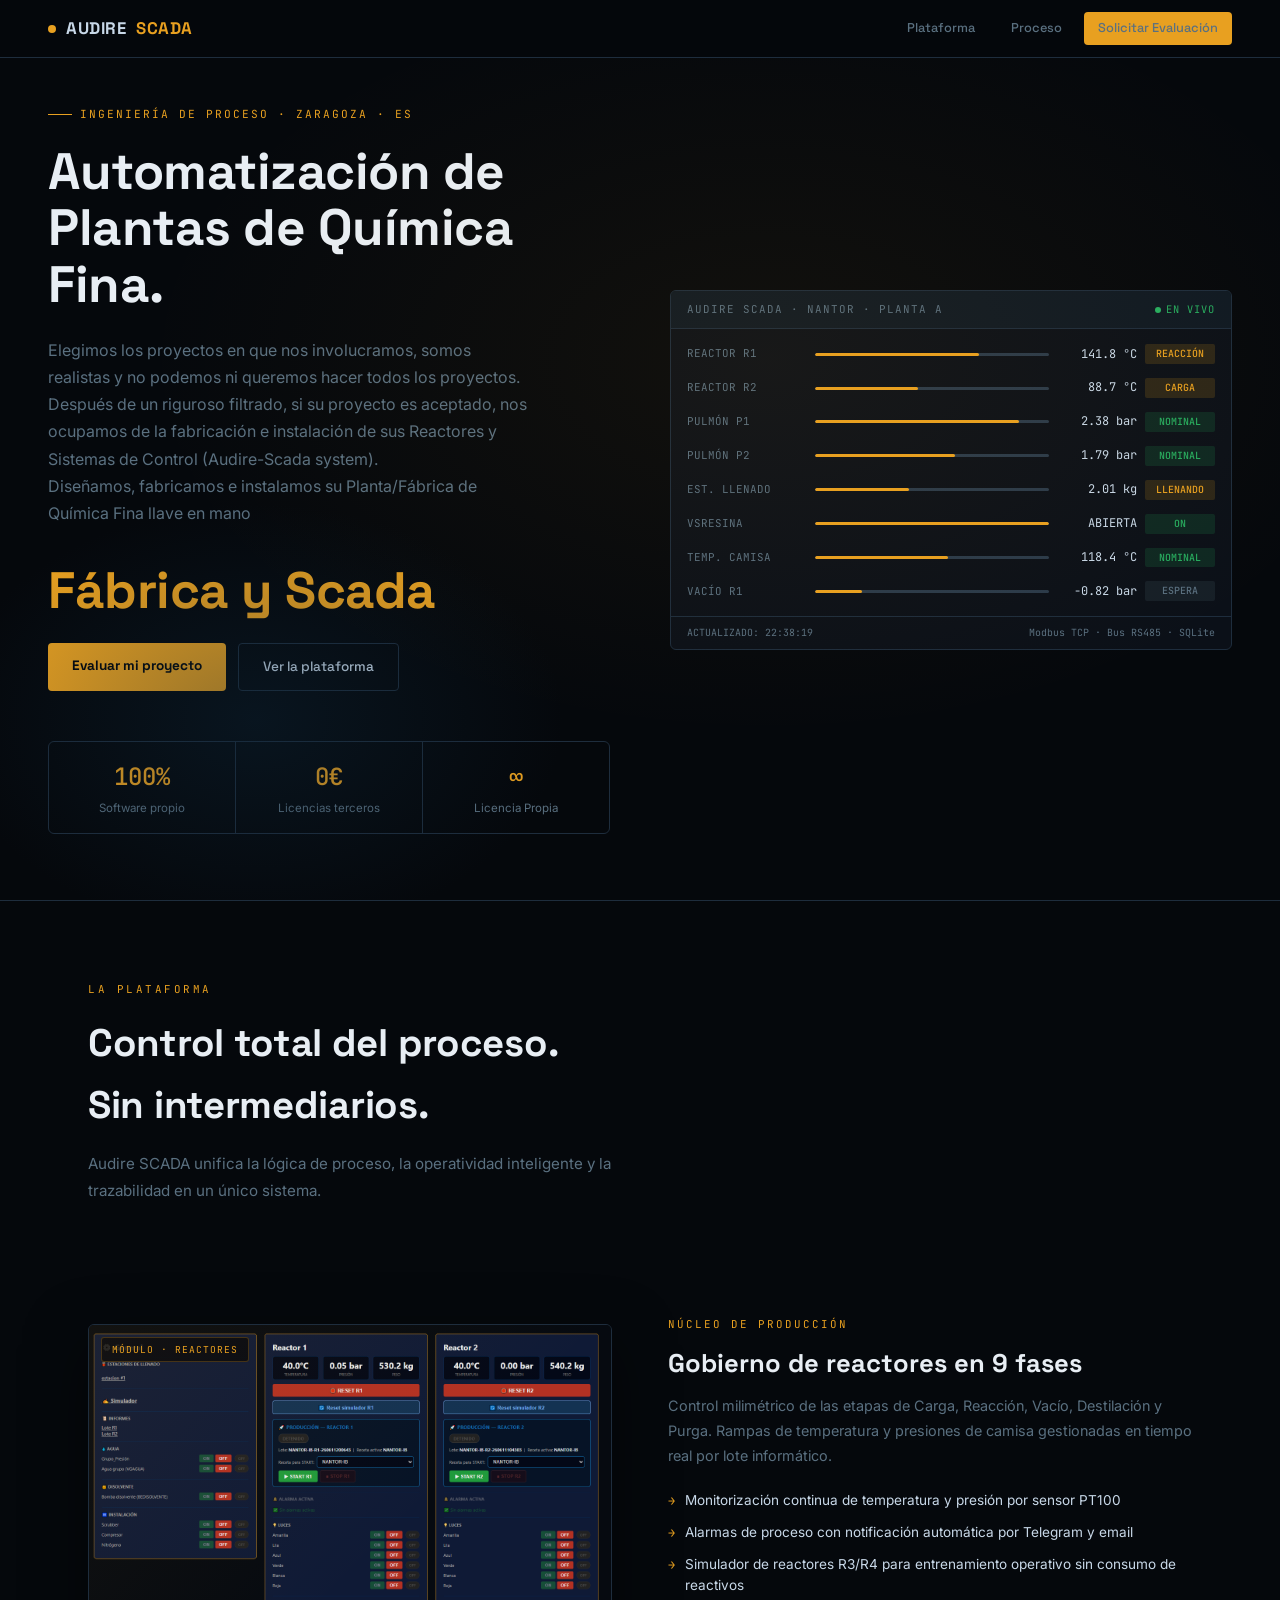
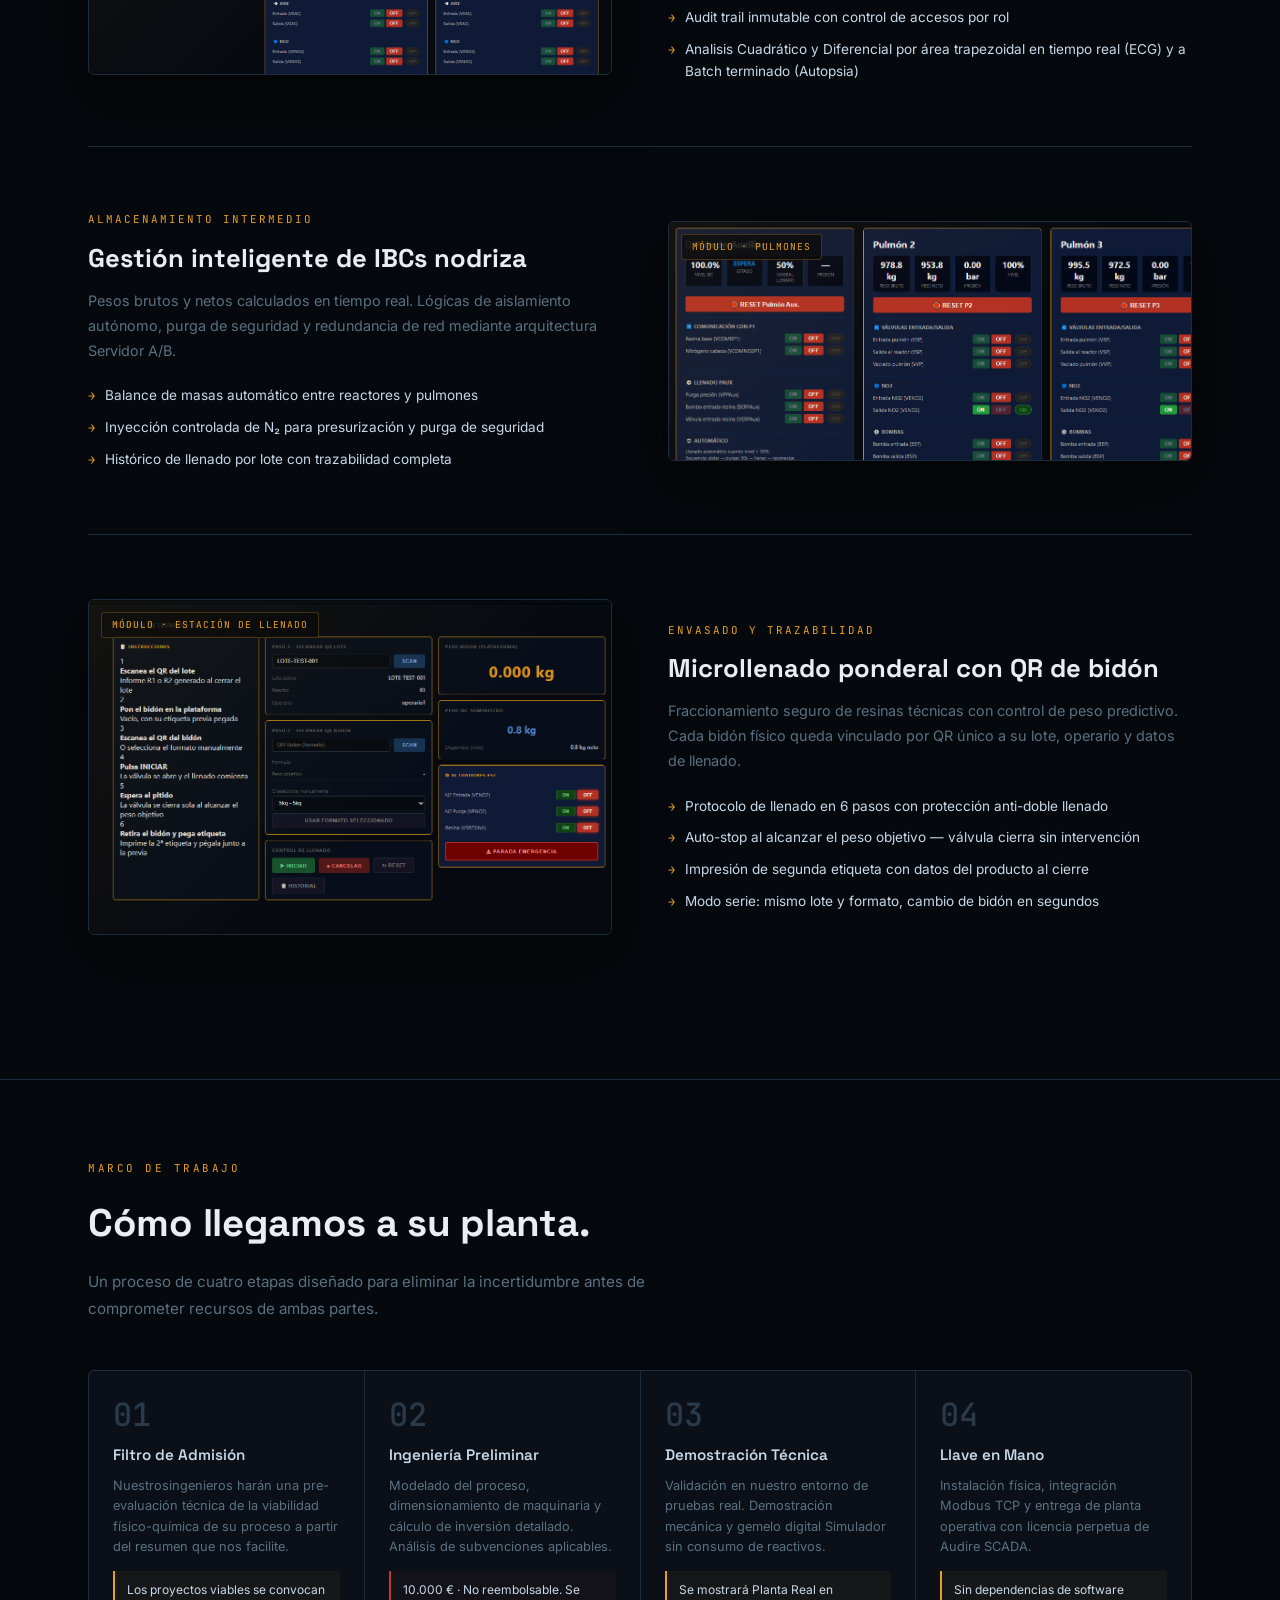
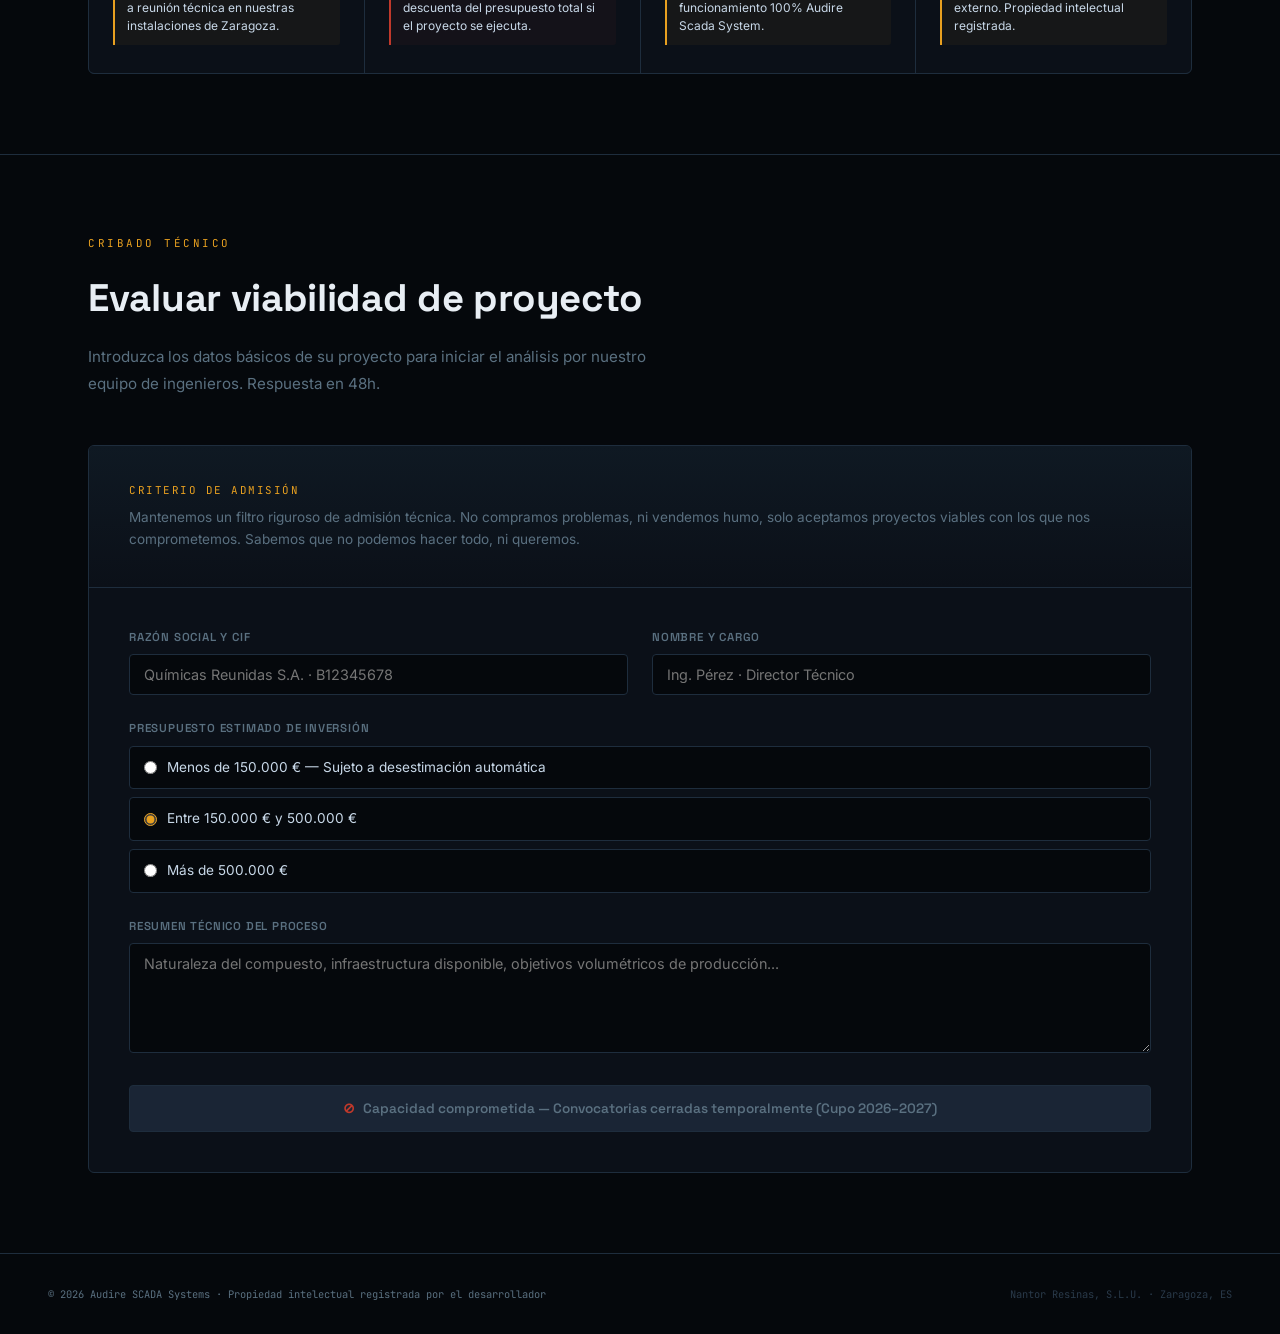
==== commit cb6c5e89: "act" ====
--- a/audire-scada/index.html
+++ b/audire-scada/index.html
@@ -3,8 +3,8 @@
 <head>
 <meta charset="UTF-8">
 <meta name="viewport" content="width=device-width, initial-scale=1.0">
-<meta name="description" content="Audire SCADA Systems — Ingeniería química integral y automatización para plantas de química fina. Diseño, fabricación e instalación llave en mano.">
-<meta name="keywords" content="Audire SCADA, ingeniería química, planta piloto, química fina, control de reactores, Modbus TCP, Nantor Resinas, Zaragoza">
+<meta name="description" content="Audire SCADA Systems — Consultoría de Ingeniería Química Integral y Automatización para Plantas de Química Fina. Automatización, diseño e instalación llave en mano.">
+<meta name="keywords" content="Audire SCADA, ingeniería química, planta piloto, química fina, control de reactores, Modbus TCP, Nantor Resinas, fábrica llave en mano, Zaragoza">
 <meta name="robots" content="index, follow">
 <title>Audire SCADA Systems</title>
 <link rel="icon" type="image/png" href="images/logo.png">
@@ -326,8 +326,11 @@
   <div class="hero-grid">
     <div>
       <div class="hero-label">Ingeniería de Proceso · Zaragoza · ES</div>
-      <h1>Química fina.<br><em>Automatizada sin compromisos.</em></h1>
-      <p class="hero-sub">Diseñamos, fabricamos e instalamos plantas/fábricas, de tamaño, moderado o pequeño, dedicadas a la química fina llave en mano, con software de control propio, sin licencias externas ni dependencias de terceros.</p>
+      <h1>Automatización de Plantas de Química Fina.</h1>
+      <p class="hero-sub">Elegimos los proyectos en que nos involucramos, somos realistas y no podemos ni queremos hacer todos los proyectos.<br/>
+      Después de un riguroso filtrado, si su proyecto es aceptado, nos ocupamos de la fabricación e instalación de sus Reactores y Sistemas de Control (Audire-Scada system). <br/>
+      Diseñamos, fabricamos e instalamos su Planta/Fábrica de Química Fina llave en mano</p>
+      <h1><em>Fábrica y Scada</em></h1>
       <div class="hero-actions">
         <a href="#contacto" class="btn-primary">Evaluar mi proyecto</a>
         <a href="#plataforma" class="btn-ghost">Ver la plataforma</a>
@@ -343,7 +346,7 @@
         </div>
         <div class="stat">
           <div class="stat-n">∞</div>
-          <div class="stat-l">Licencia incluida</div>
+          <div class="stat-l">Licencia Propia</div>
         </div>
       </div>
     </div>
@@ -418,7 +421,7 @@
 <div class="section" id="plataforma">
   <div class="eyebrow">La Plataforma</div>
   <h2 class="section-h">Control total del proceso.<br>Sin intermediarios.</h2>
-  <p class="section-p">Audire SCADA unifica el bus de campo, la lógica de proceso y la trazabilidad en un único sistema propio. Cada instalación entrega licencia perpetua.</p>
+  <p class="section-p">Audire SCADA unifica la lógica de proceso, la operatividad inteligente y la trazabilidad en un único sistema. </p>
 
   <!-- Evidencia 1: Reactores -->
   <div class="ev-block">
@@ -428,13 +431,14 @@
     </div>
     <div class="ev-text">
       <div class="ev-tag">Núcleo de Producción</div>
-      <h3 class="ev-h">Gobernanza de reactores en 5 fases</h3>
+      <h3 class="ev-h">Gobierno de reactores en 9 fases</h3>
       <p class="ev-p">Control milimétrico de las etapas de Carga, Reacción, Vacío, Destilación y Purga. Rampas de temperatura y presiones de camisa gestionadas en tiempo real por lote informático.</p>
       <ul class="ev-list">
         <li>Monitorización continua de temperatura y presión por sensor PT100</li>
         <li>Alarmas de proceso con notificación automática por Telegram y email</li>
         <li>Simulador de reactores R3/R4 para entrenamiento operativo sin consumo de reactivos</li>
         <li>Audit trail inmutable con control de accesos por rol</li>
+        <li>Analisis Cuadrático y Diferencial por área trapezoidal en tiempo real (ECG) y a Batch terminado (Autopsia)</li>
       </ul>
     </div>
   </div>
@@ -489,7 +493,7 @@
     <div class="p-step">
       <div class="p-step-n">01</div>
       <div class="p-step-h">Filtro de Admisión</div>
-      <p class="p-step-p">Evaluación técnica sin coste de la viabilidad físico-química de su proceso a partir del resumen que nos facilite.</p>
+      <p class="p-step-p">Nuestrosingenieros harán una pre-evaluación técnica de la viabilidad físico-química de su proceso a partir del resumen que nos facilite.</p>
       <div class="p-step-alert">Los proyectos viables se convocan a reunión técnica en nuestras instalaciones de Zaragoza.</div>
     </div>
     <div class="p-step">
@@ -501,7 +505,8 @@
     <div class="p-step">
       <div class="p-step-n">03</div>
       <div class="p-step-h">Demostración Técnica</div>
-      <p class="p-step-p">Validación en nuestro entorno de pruebas real. Demostración mecánica y gemelo digital con reactores R3/R4 sin consumo de reactivos.</p>
+      <p class="p-step-p">Validación en nuestro entorno de pruebas real. Demostración mecánica y gemelo digital Simulador sin consumo de reactivos.</p>
+      <div class="p-step-alert">Se mostrará Planta Real en funcionamiento 100% Audire Scada System.</div>
     </div>
     <div class="p-step">
       <div class="p-step-n">04</div>
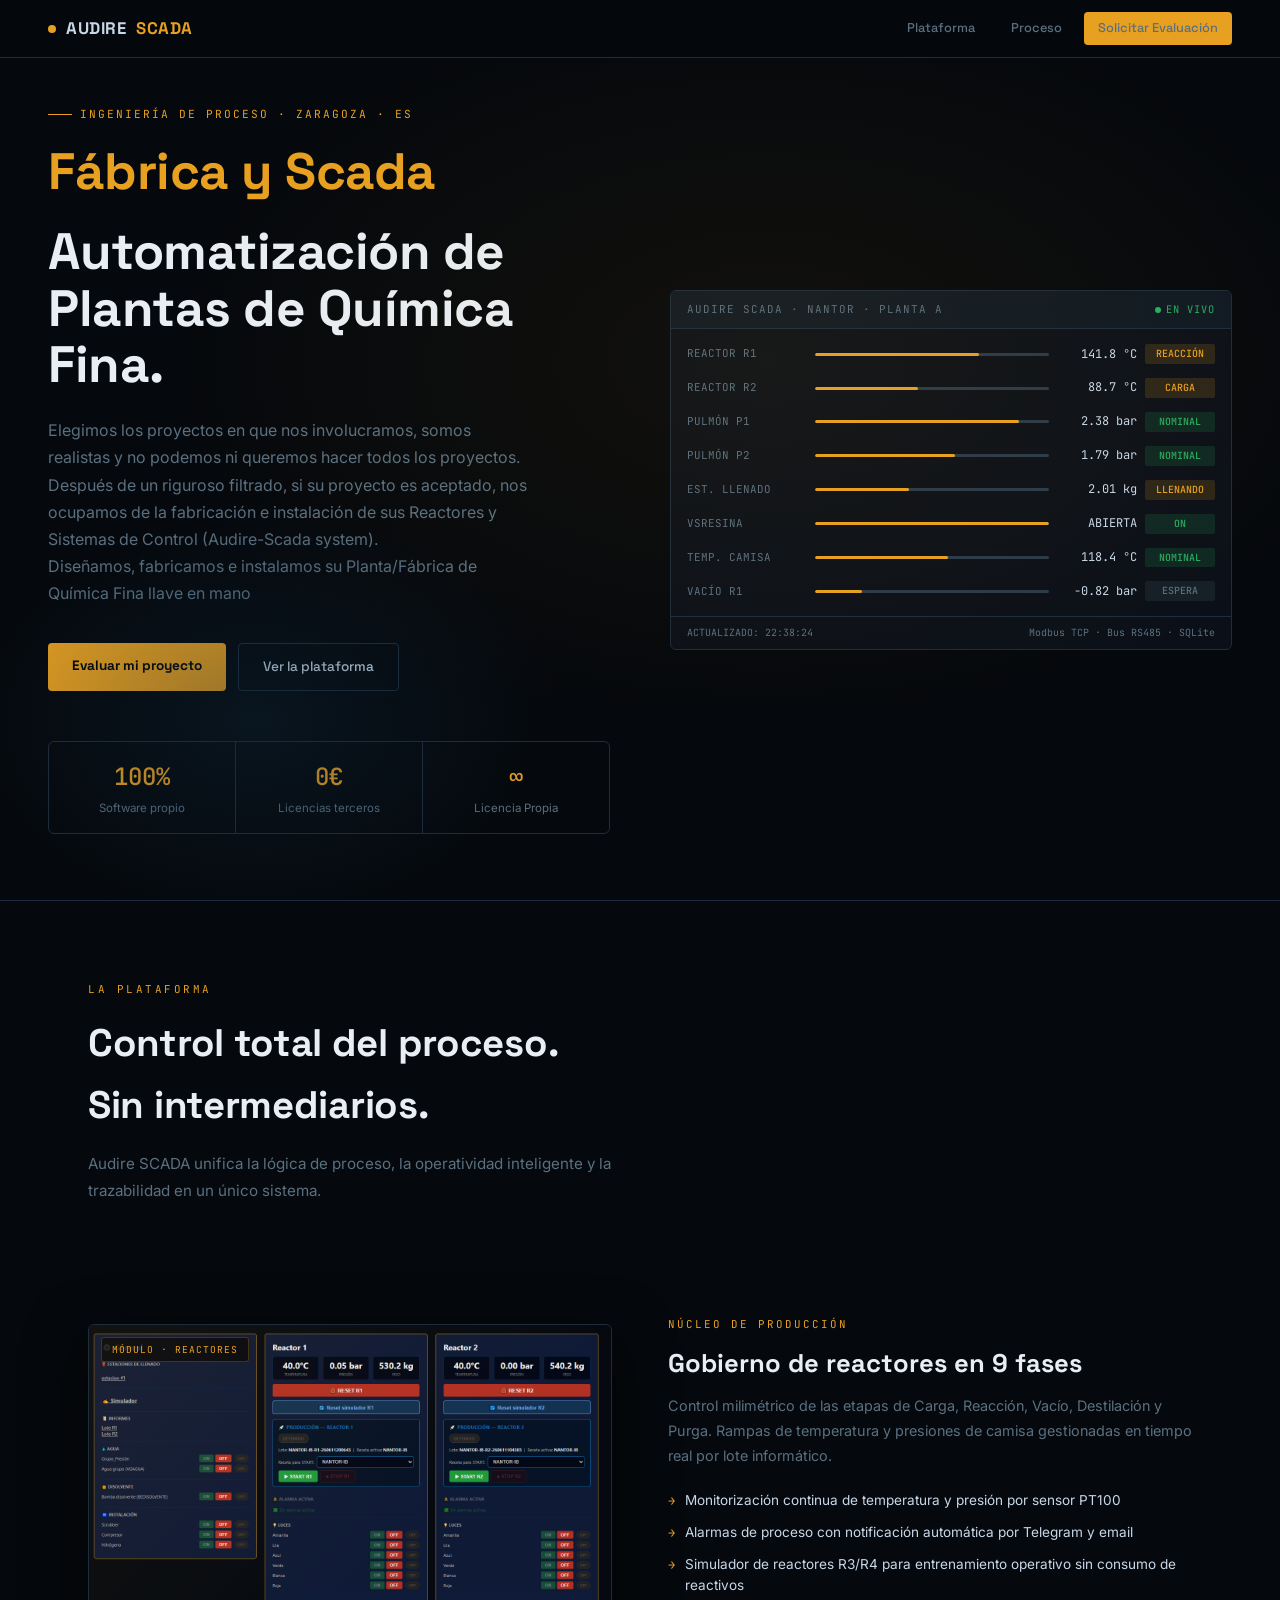
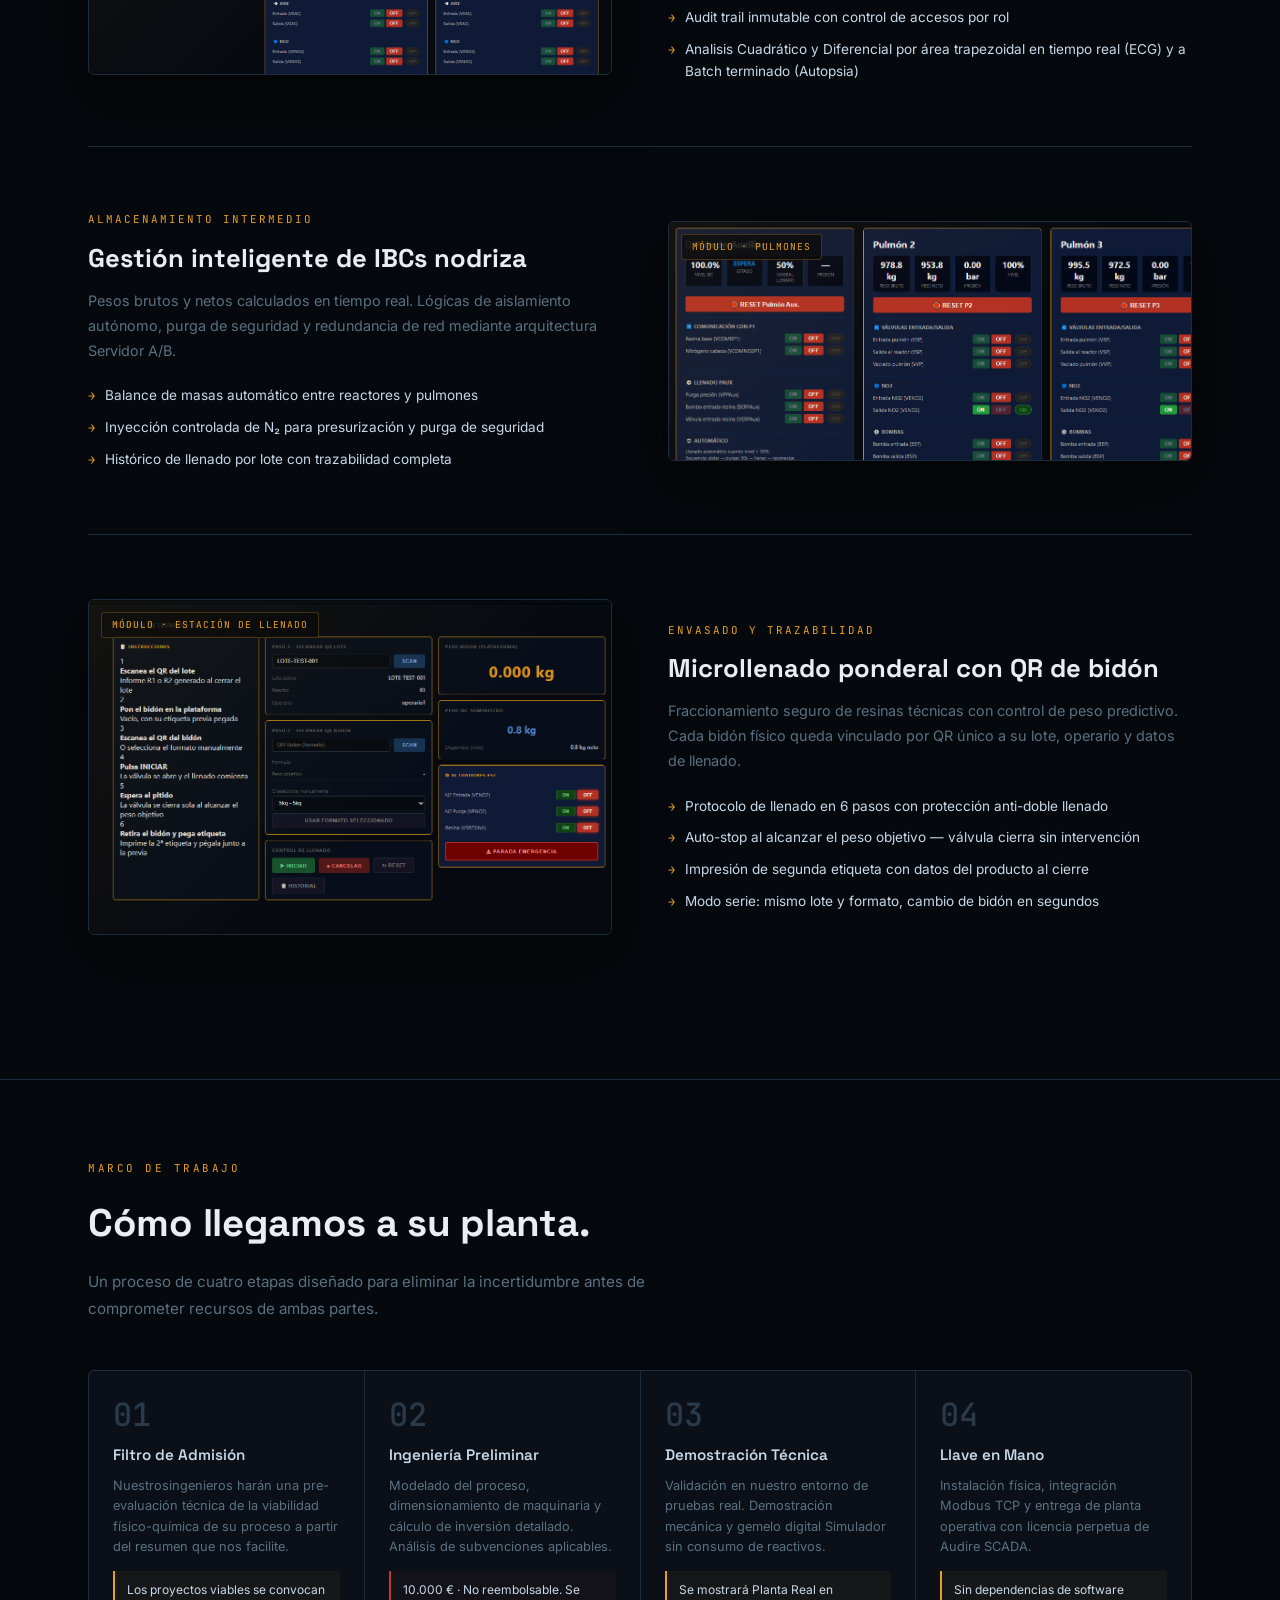
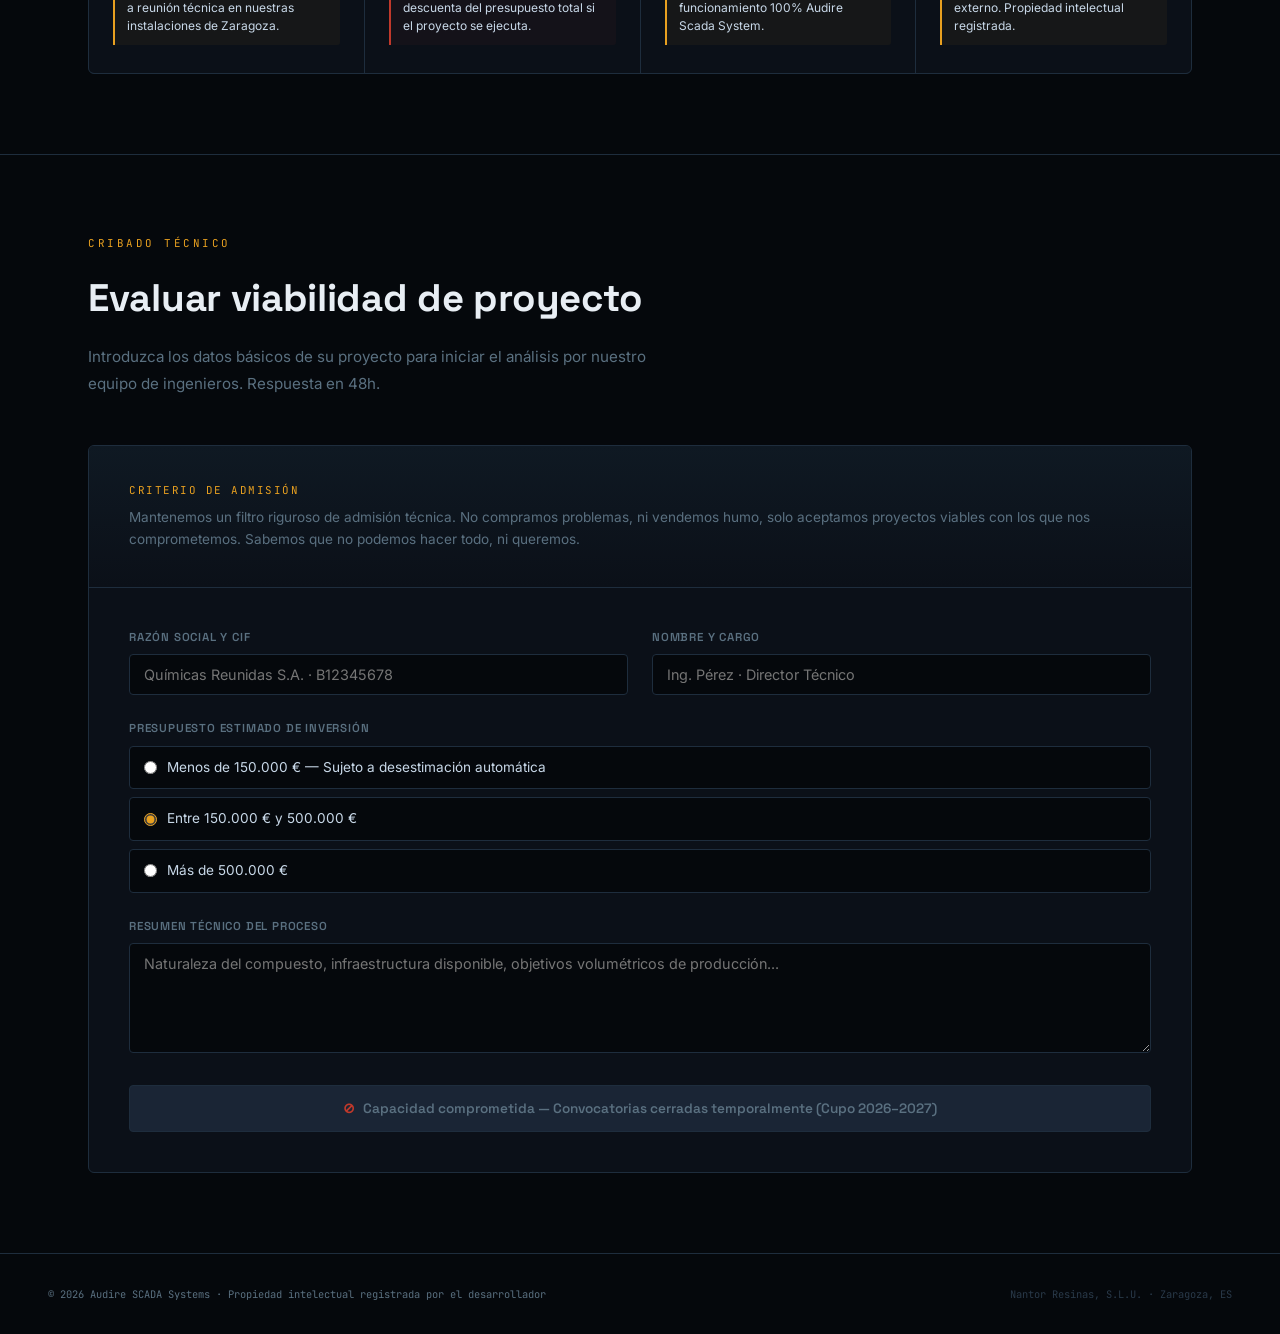
==== commit 148fa0cc: "." ====
--- a/audire-scada/index.html
+++ b/audire-scada/index.html
@@ -326,11 +326,12 @@
   <div class="hero-grid">
     <div>
       <div class="hero-label">Ingeniería de Proceso · Zaragoza · ES</div>
+      <h1><em>Fábrica y Scada</em></h1>
       <h1>Automatización de Plantas de Química Fina.</h1>
       <p class="hero-sub">Elegimos los proyectos en que nos involucramos, somos realistas y no podemos ni queremos hacer todos los proyectos.<br/>
       Después de un riguroso filtrado, si su proyecto es aceptado, nos ocupamos de la fabricación e instalación de sus Reactores y Sistemas de Control (Audire-Scada system). <br/>
       Diseñamos, fabricamos e instalamos su Planta/Fábrica de Química Fina llave en mano</p>
-      <h1><em>Fábrica y Scada</em></h1>
+      
       <div class="hero-actions">
         <a href="#contacto" class="btn-primary">Evaluar mi proyecto</a>
         <a href="#plataforma" class="btn-ghost">Ver la plataforma</a>
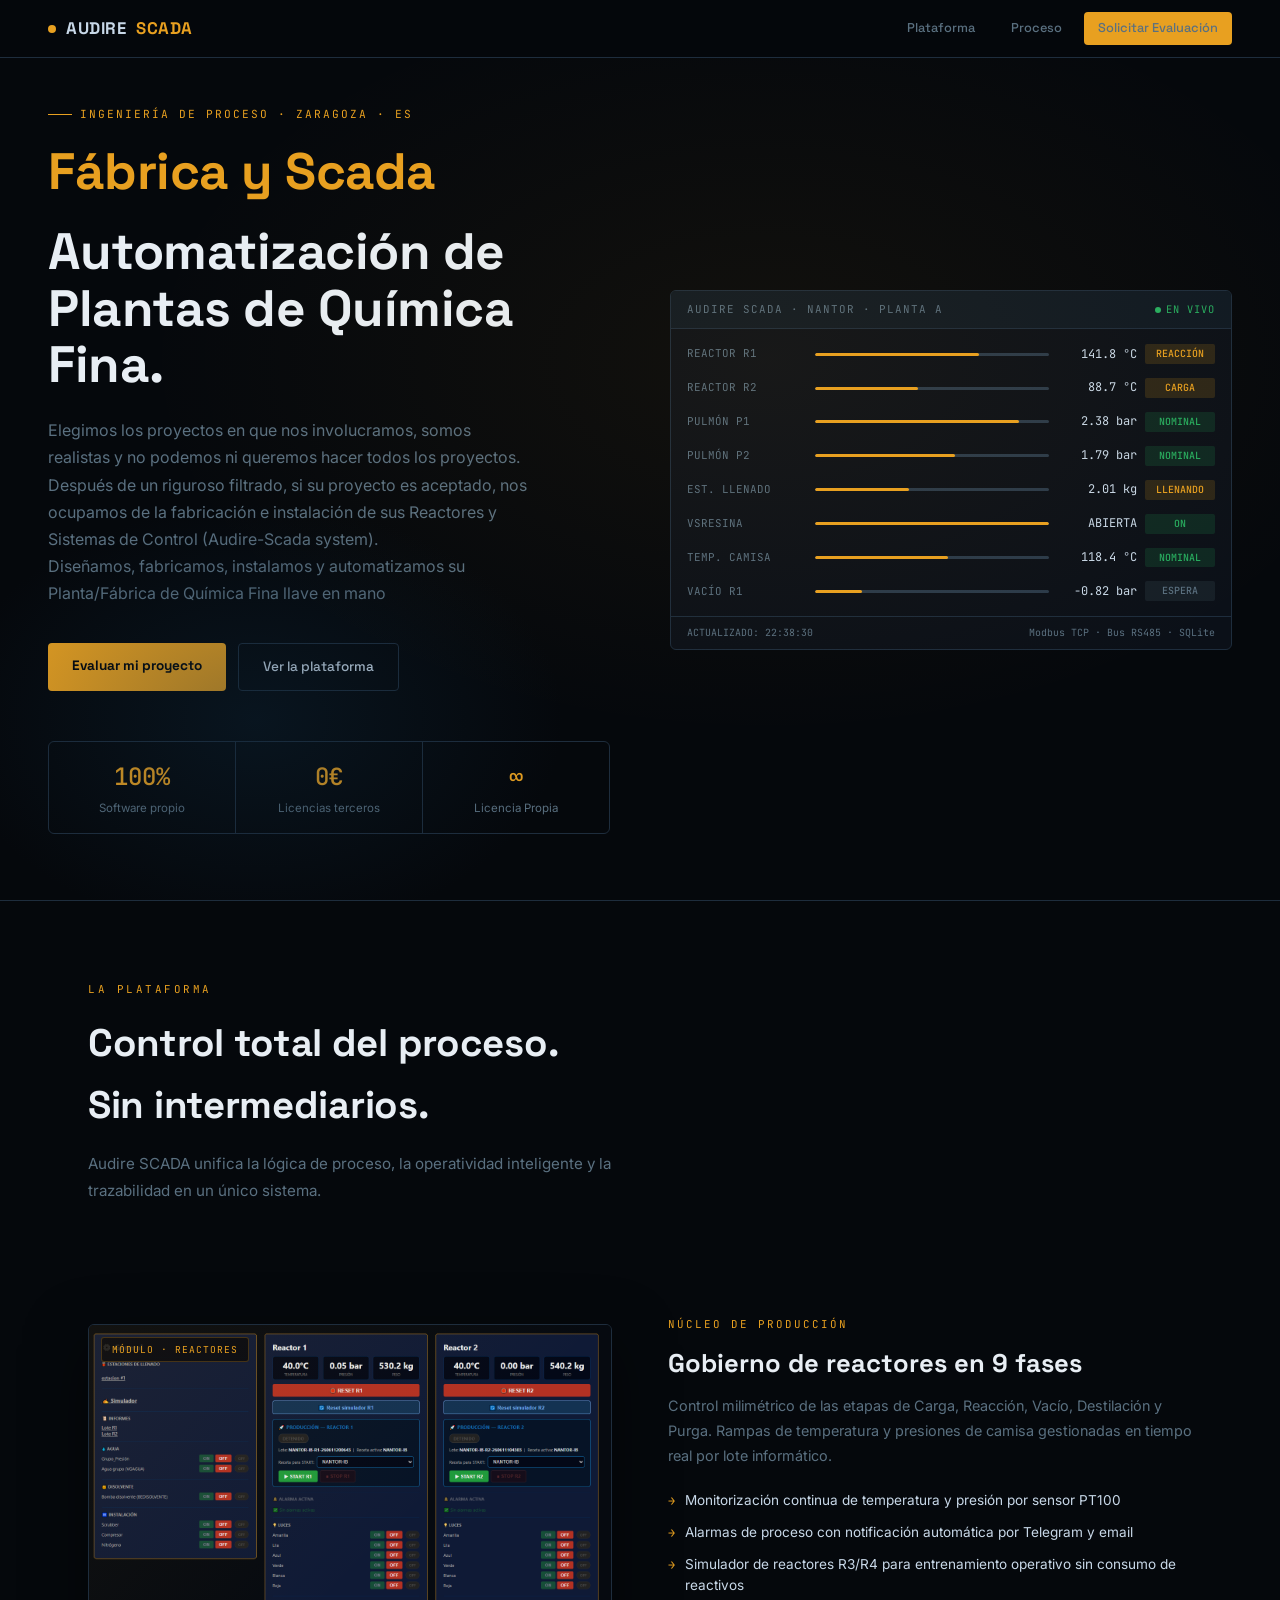
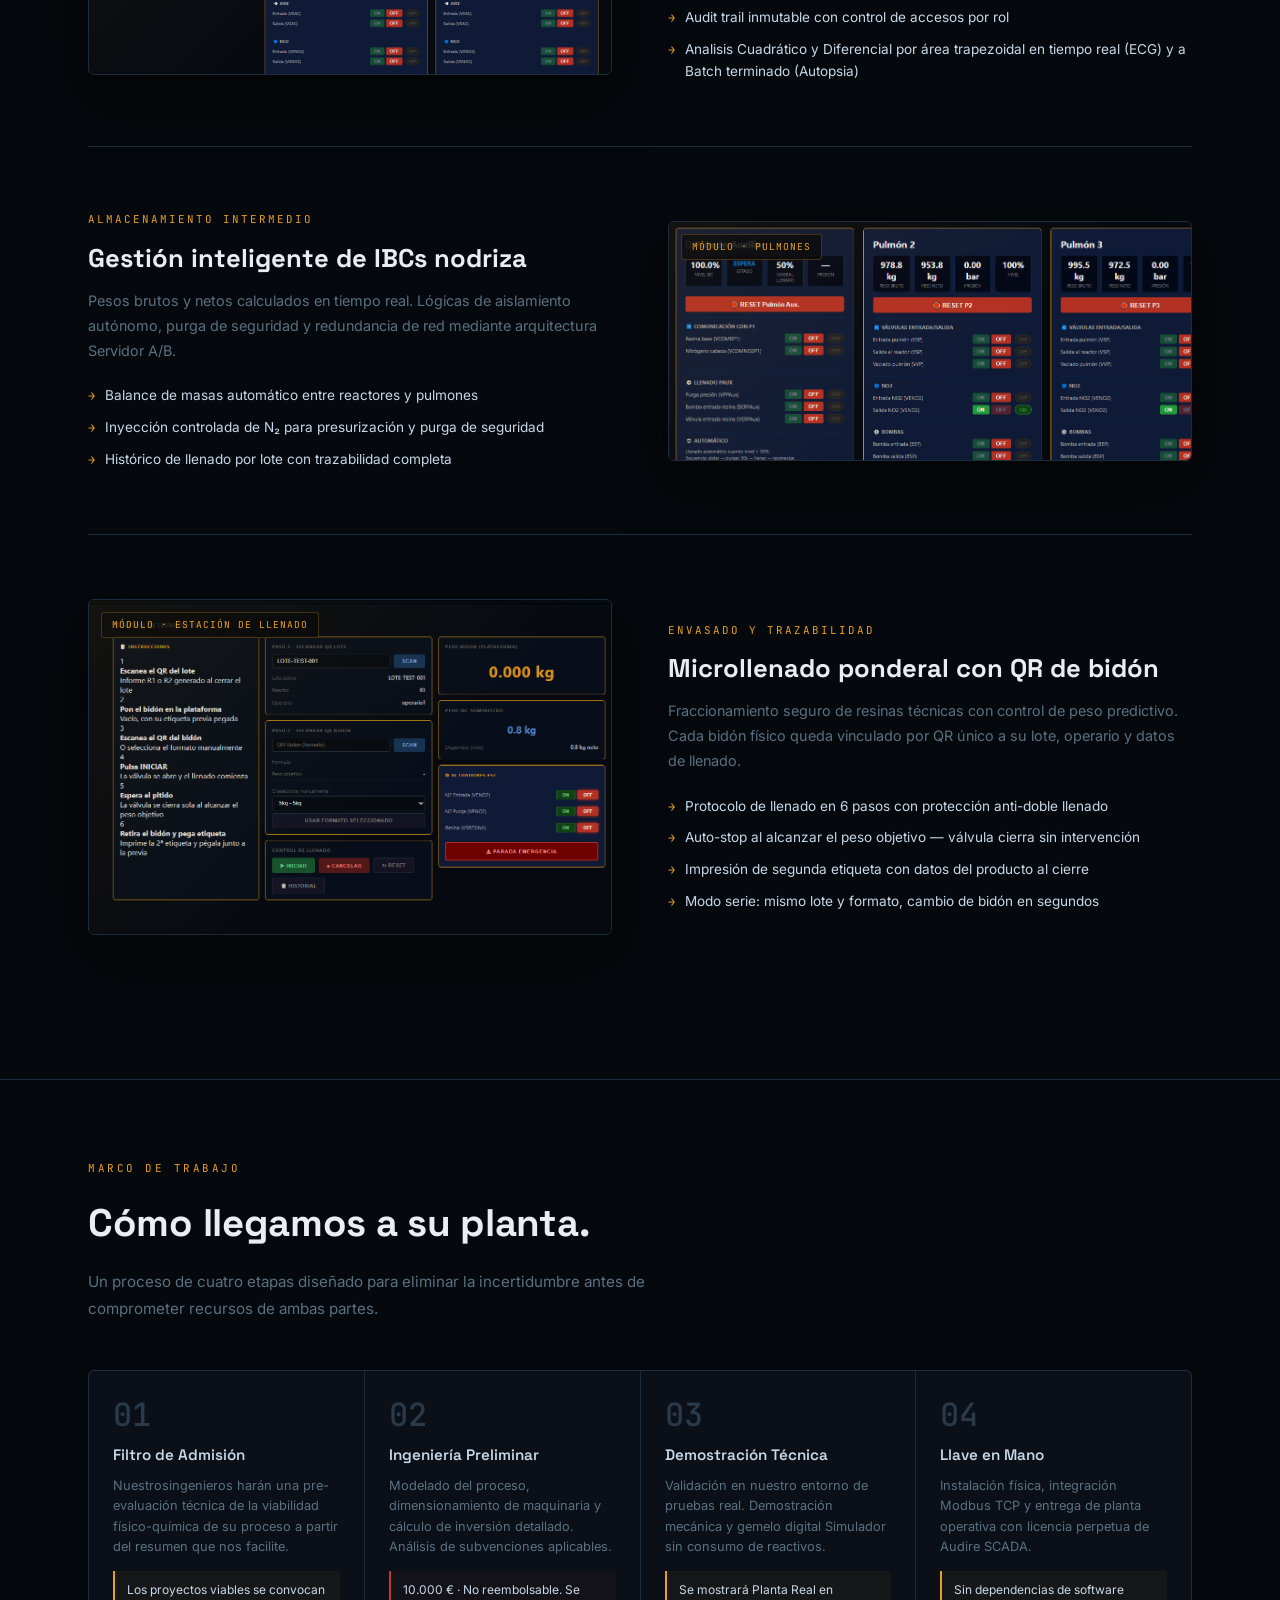
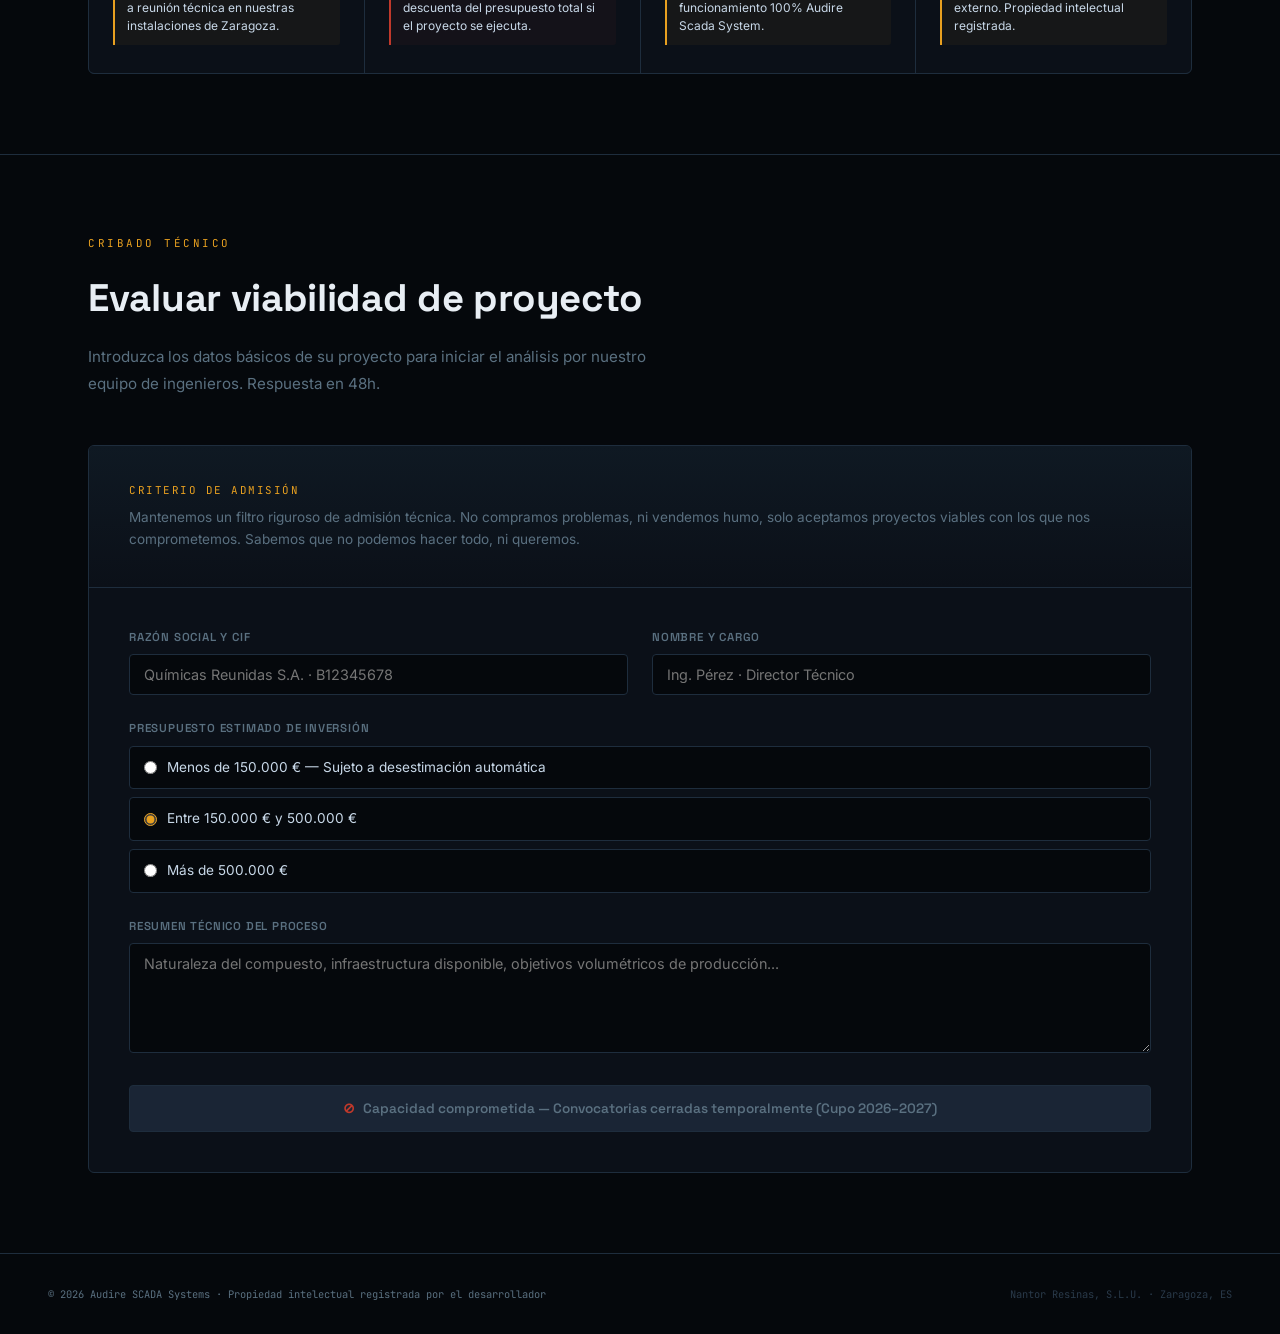
==== commit 9a4f21e9: "ac" ====
--- a/audire-scada/index.html
+++ b/audire-scada/index.html
@@ -330,7 +330,7 @@
       <h1>Automatización de Plantas de Química Fina.</h1>
       <p class="hero-sub">Elegimos los proyectos en que nos involucramos, somos realistas y no podemos ni queremos hacer todos los proyectos.<br/>
       Después de un riguroso filtrado, si su proyecto es aceptado, nos ocupamos de la fabricación e instalación de sus Reactores y Sistemas de Control (Audire-Scada system). <br/>
-      Diseñamos, fabricamos e instalamos su Planta/Fábrica de Química Fina llave en mano</p>
+      Diseñamos, fabricamos, instalamos y automatizamos su Planta/Fábrica de Química Fina llave en mano</p>
       
       <div class="hero-actions">
         <a href="#contacto" class="btn-primary">Evaluar mi proyecto</a>
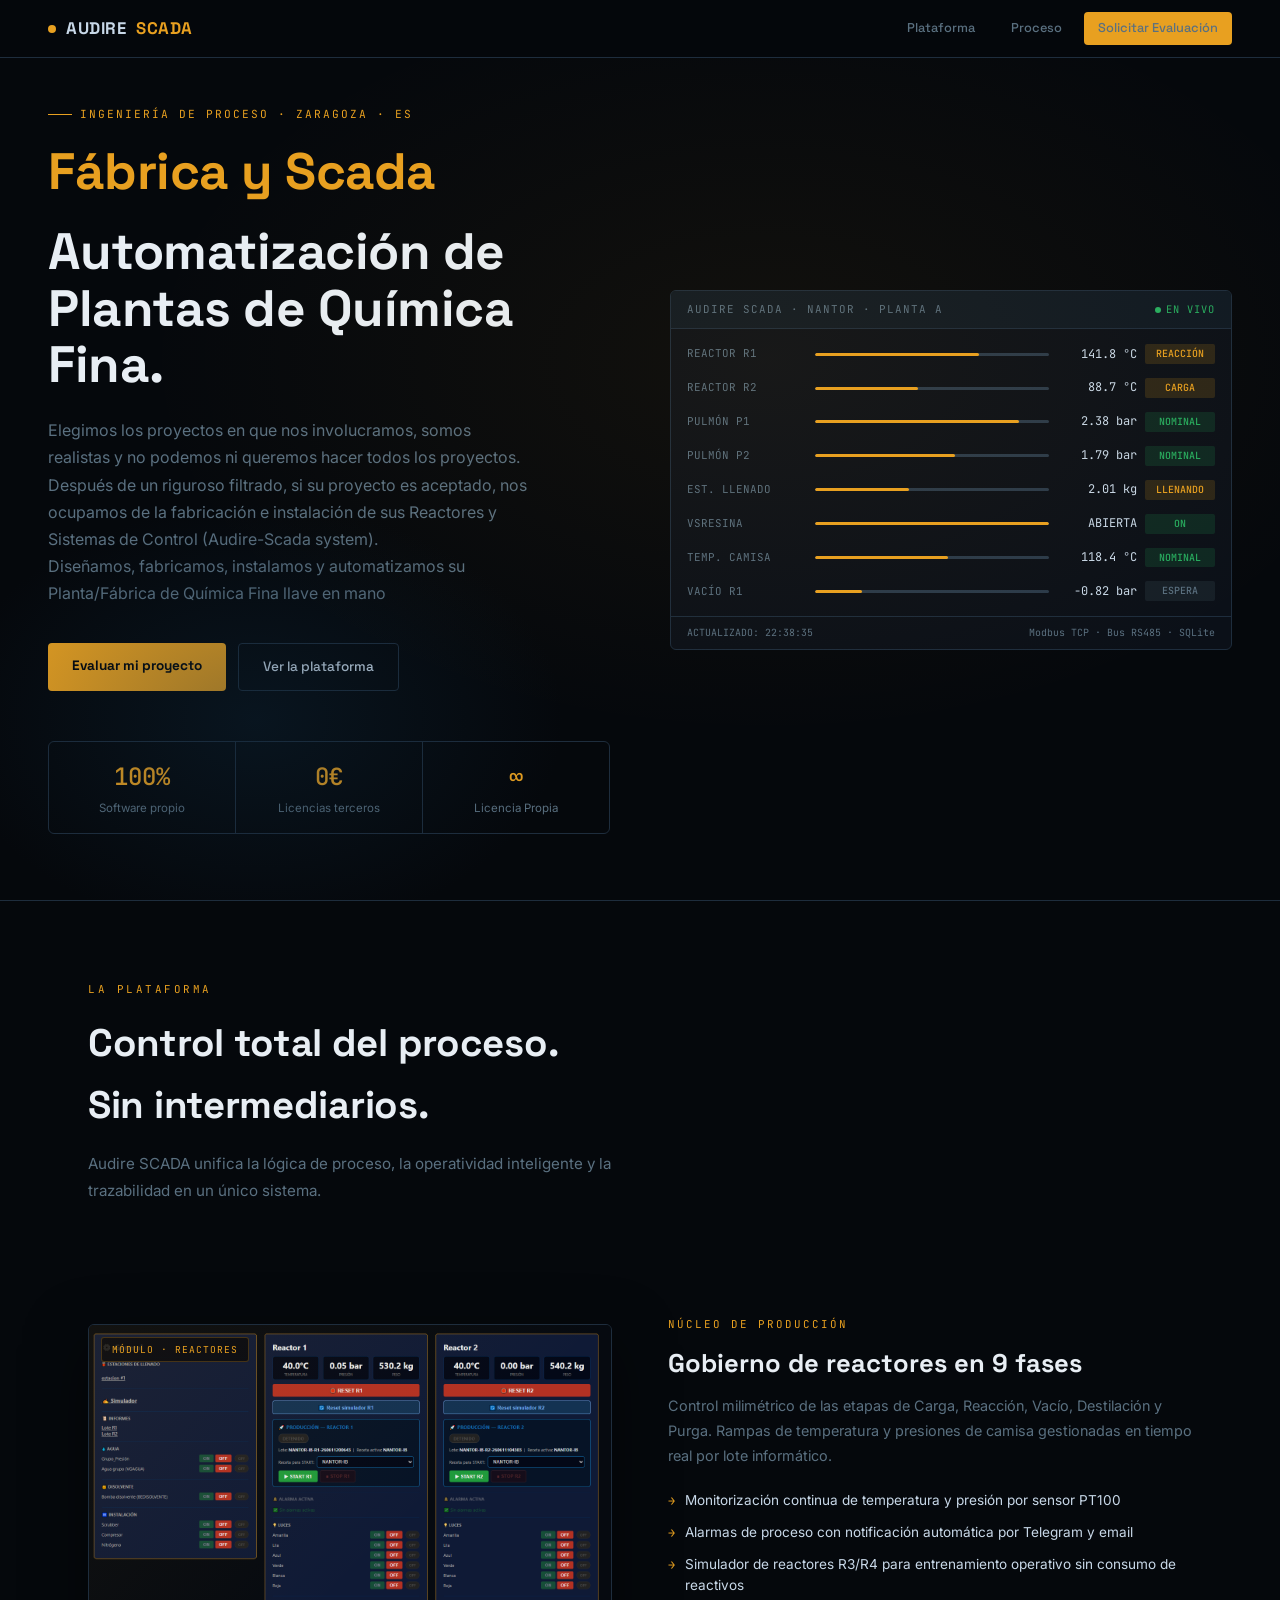
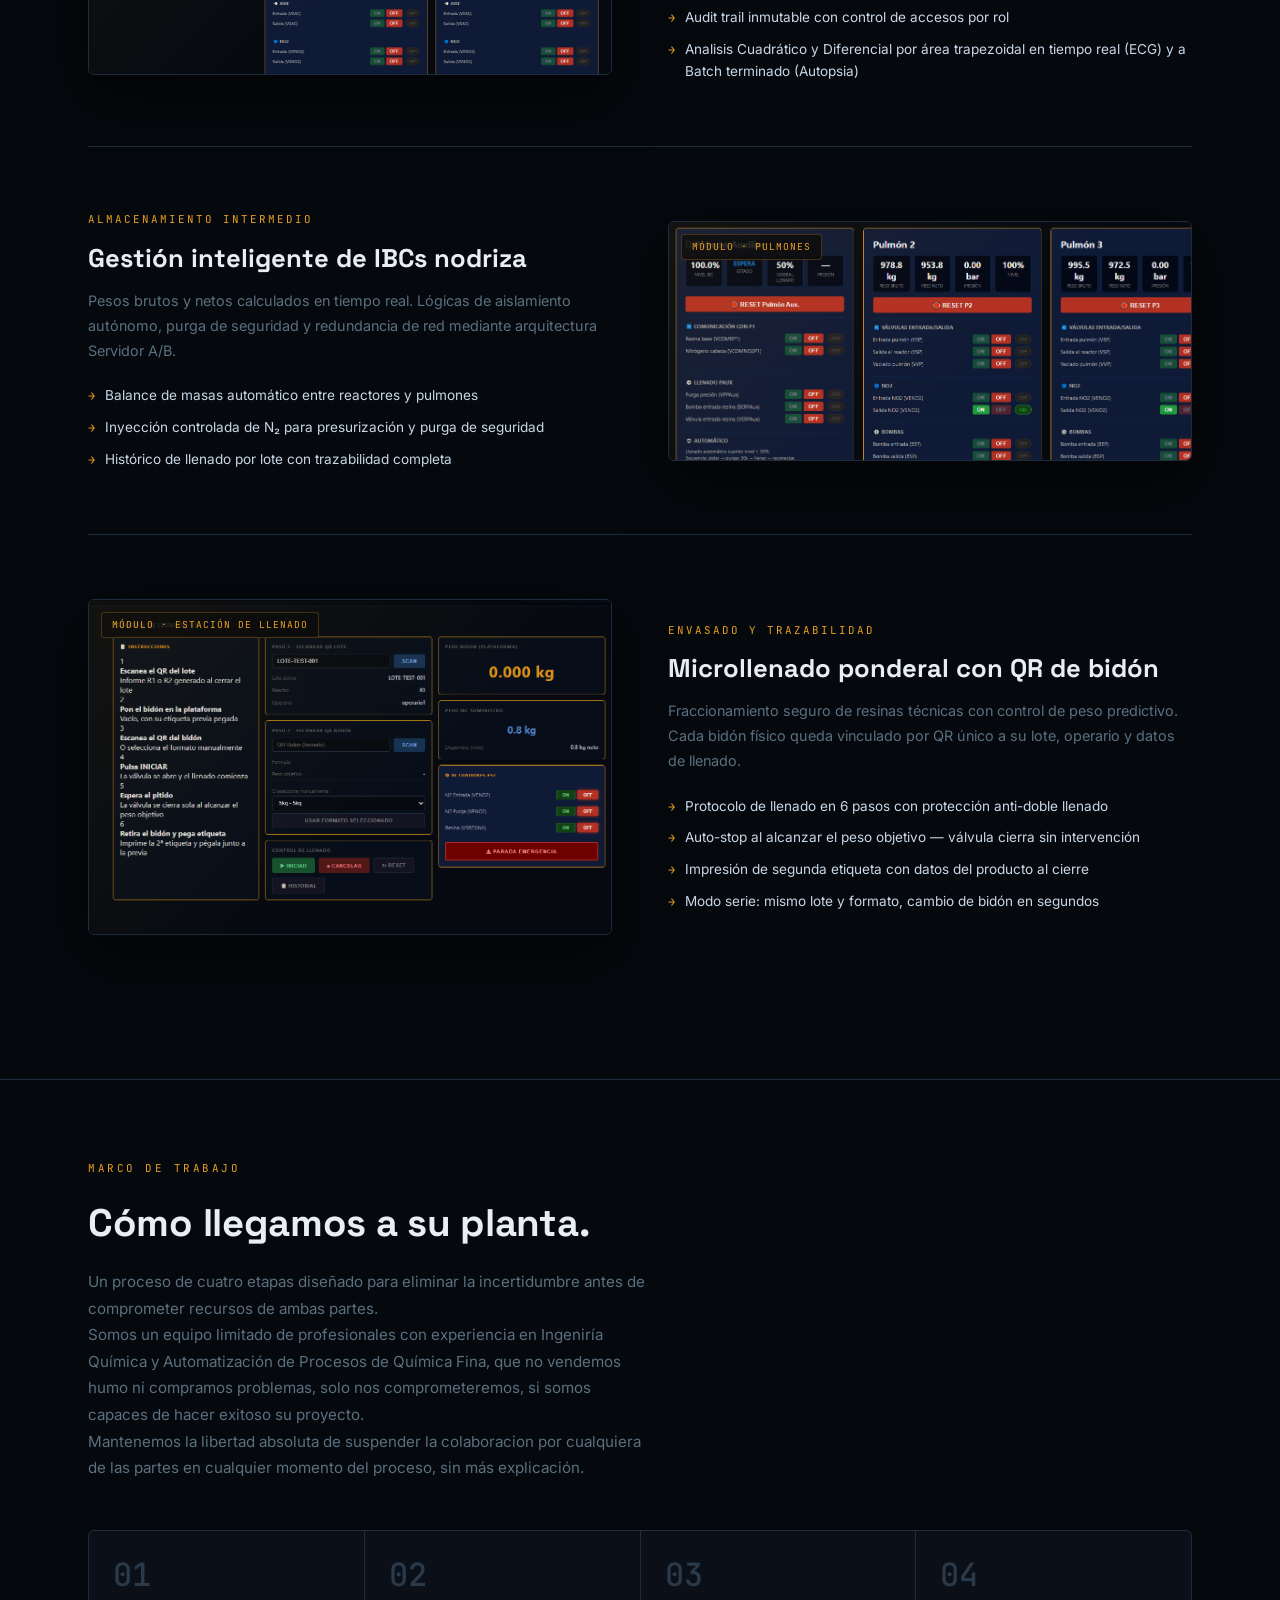
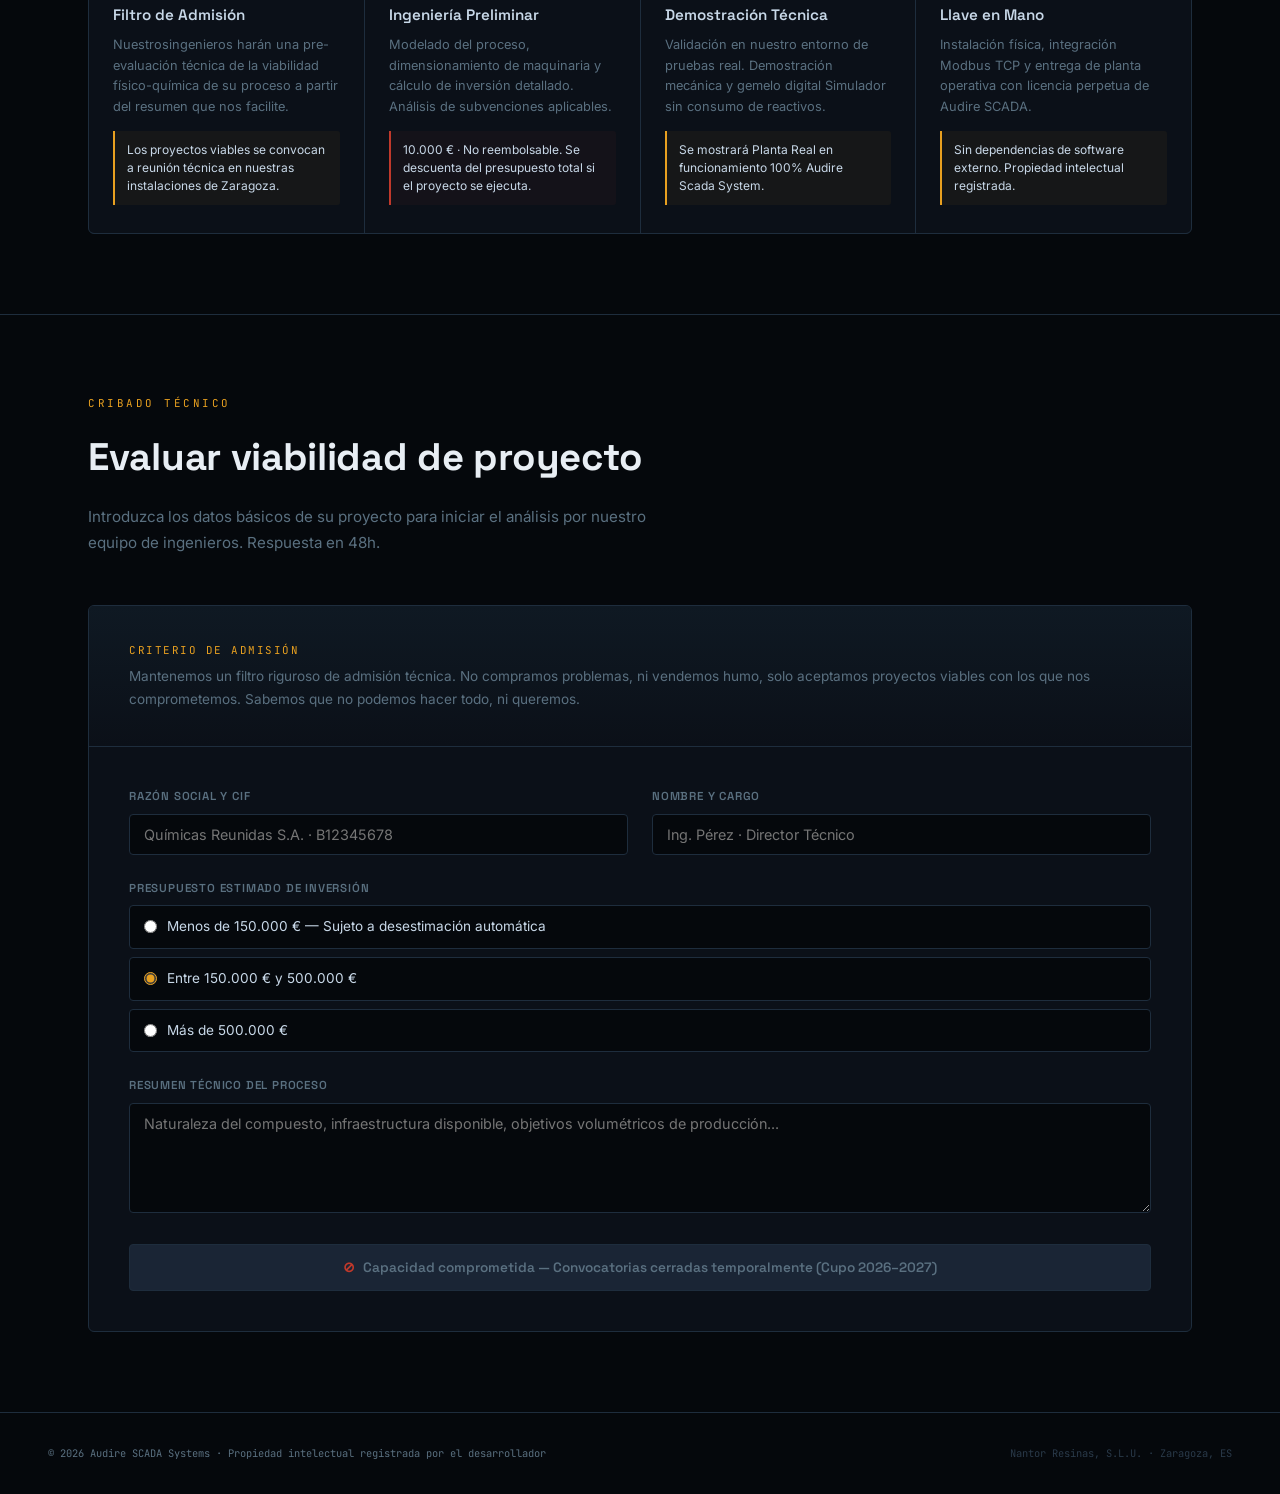
==== commit c59ef976: "," ====
--- a/audire-scada/index.html
+++ b/audire-scada/index.html
@@ -488,7 +488,9 @@
 <div class="section" id="proceso">
   <div class="eyebrow">Marco de Trabajo</div>
   <h2 class="section-h">Cómo llegamos a su planta.</h2>
-  <p class="section-p">Un proceso de cuatro etapas diseñado para eliminar la incertidumbre antes de comprometer recursos de ambas partes.</p>
+  <p class="section-p">Un proceso de cuatro etapas diseñado para eliminar la incertidumbre antes de comprometer recursos de ambas partes.<br>
+  Somos un equipo limitado de profesionales con experiencia en Ingeniría Química y Automatización de Procesos de Química Fina, que no vendemos humo ni compramos problemas, solo nos comprometeremos, si somos capaces de hacer exitoso su proyecto.<br/>
+  Mantenemos la libertad absoluta de suspender la colaboracion por cualquiera de las partes en cualquier momento del proceso, sin más explicación.</p>
 
   <div class="process-grid">
     <div class="p-step">
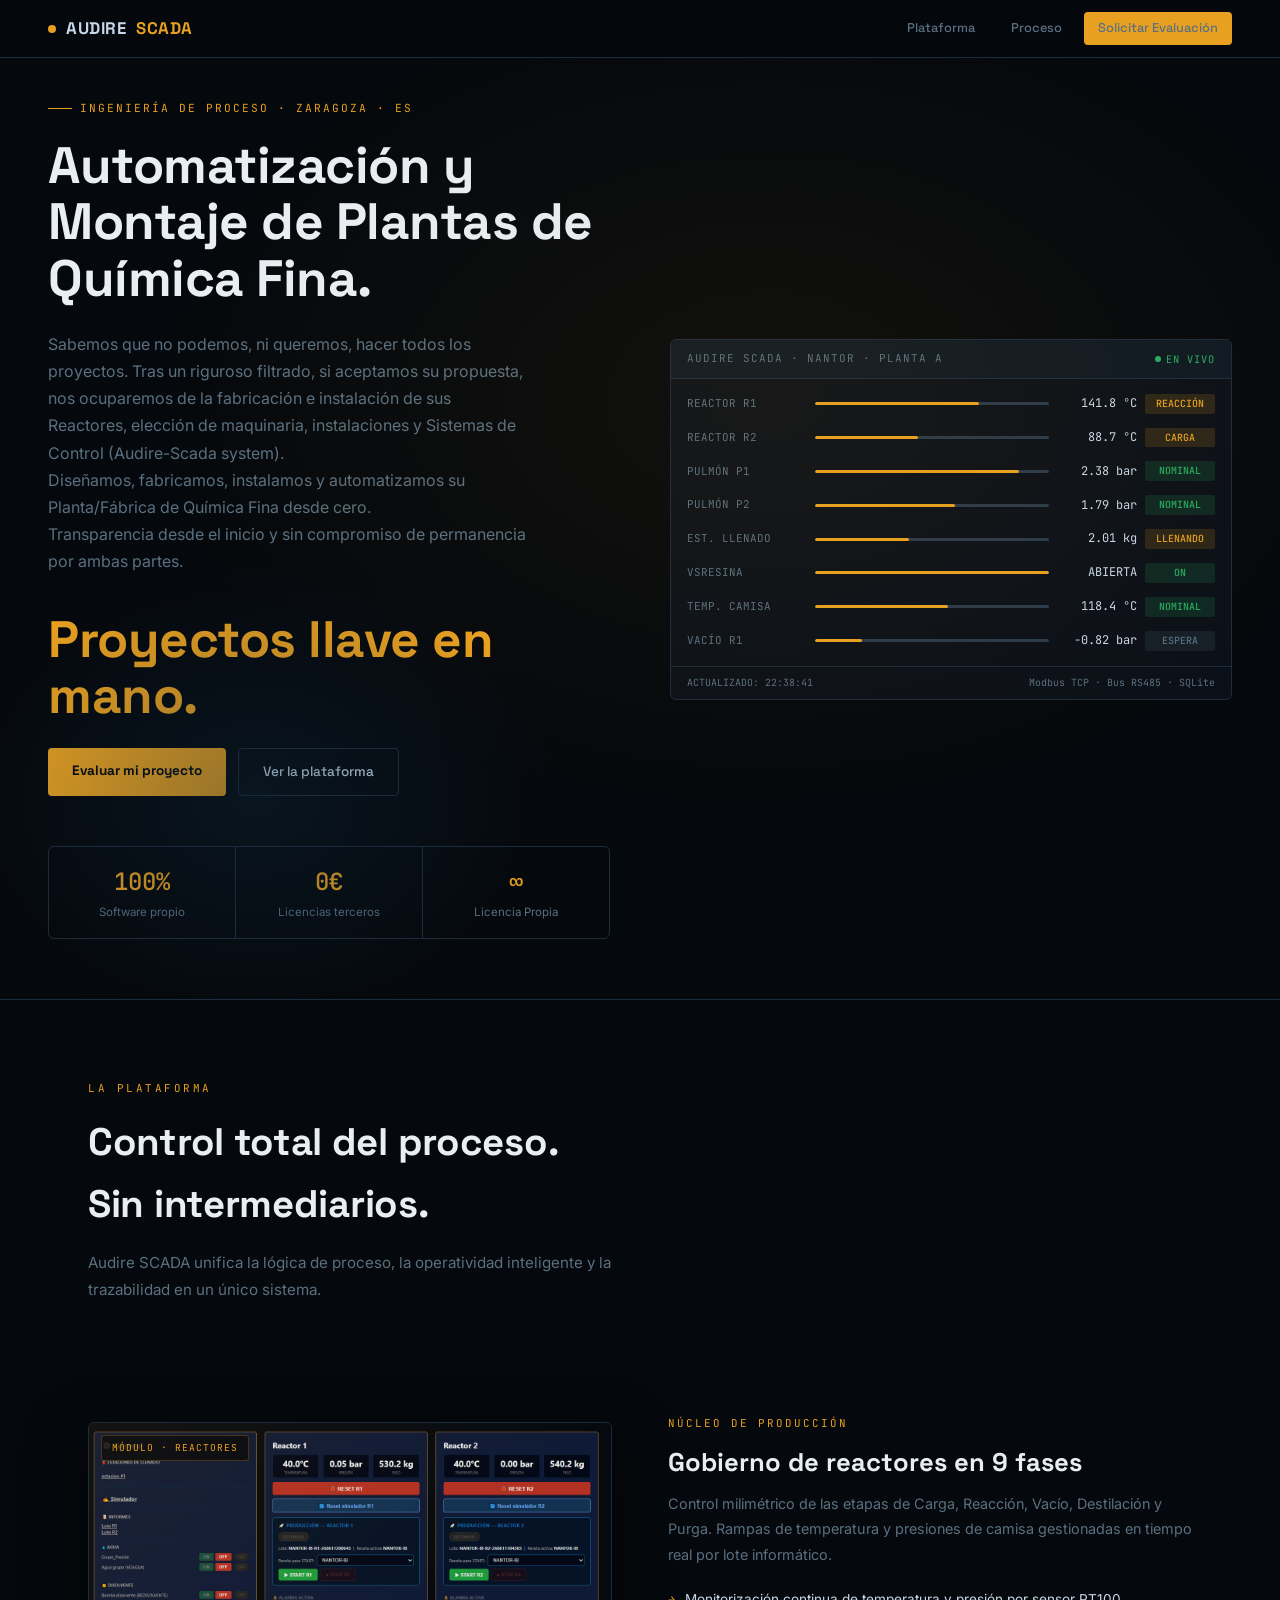
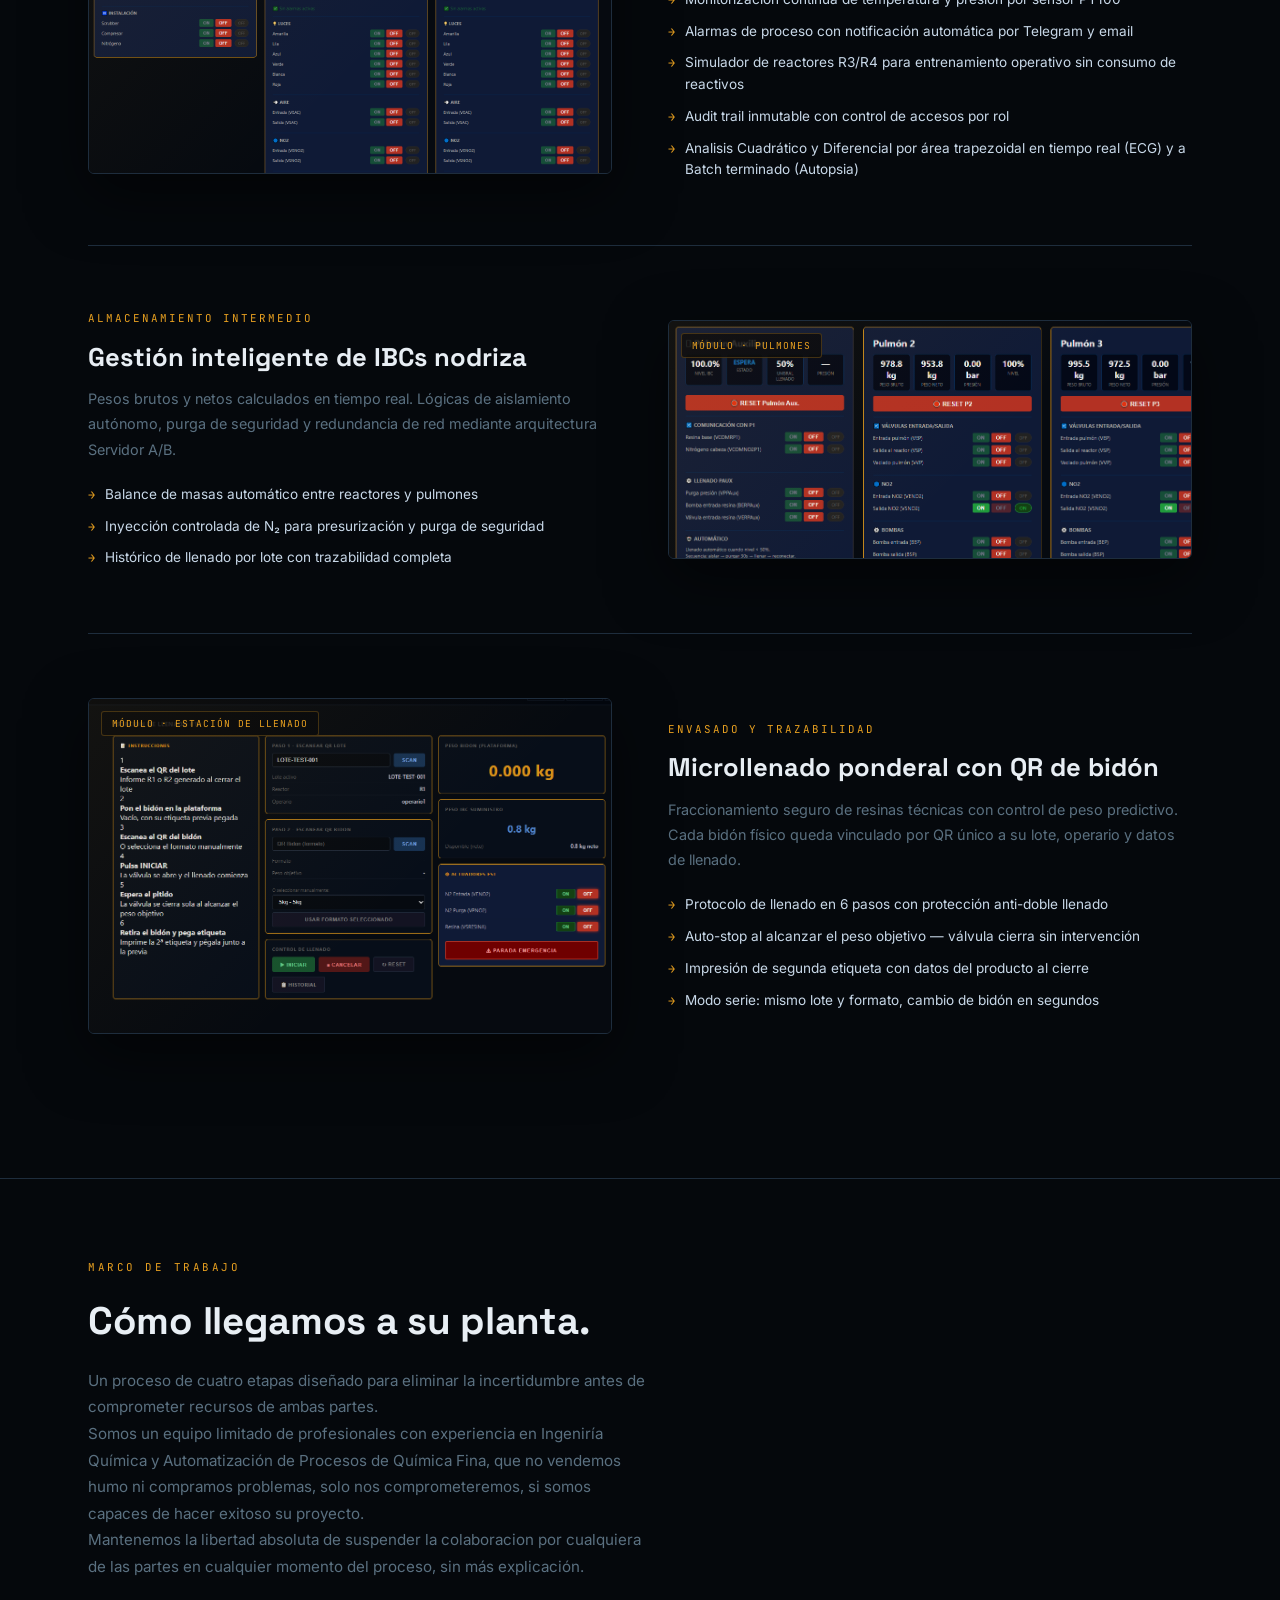
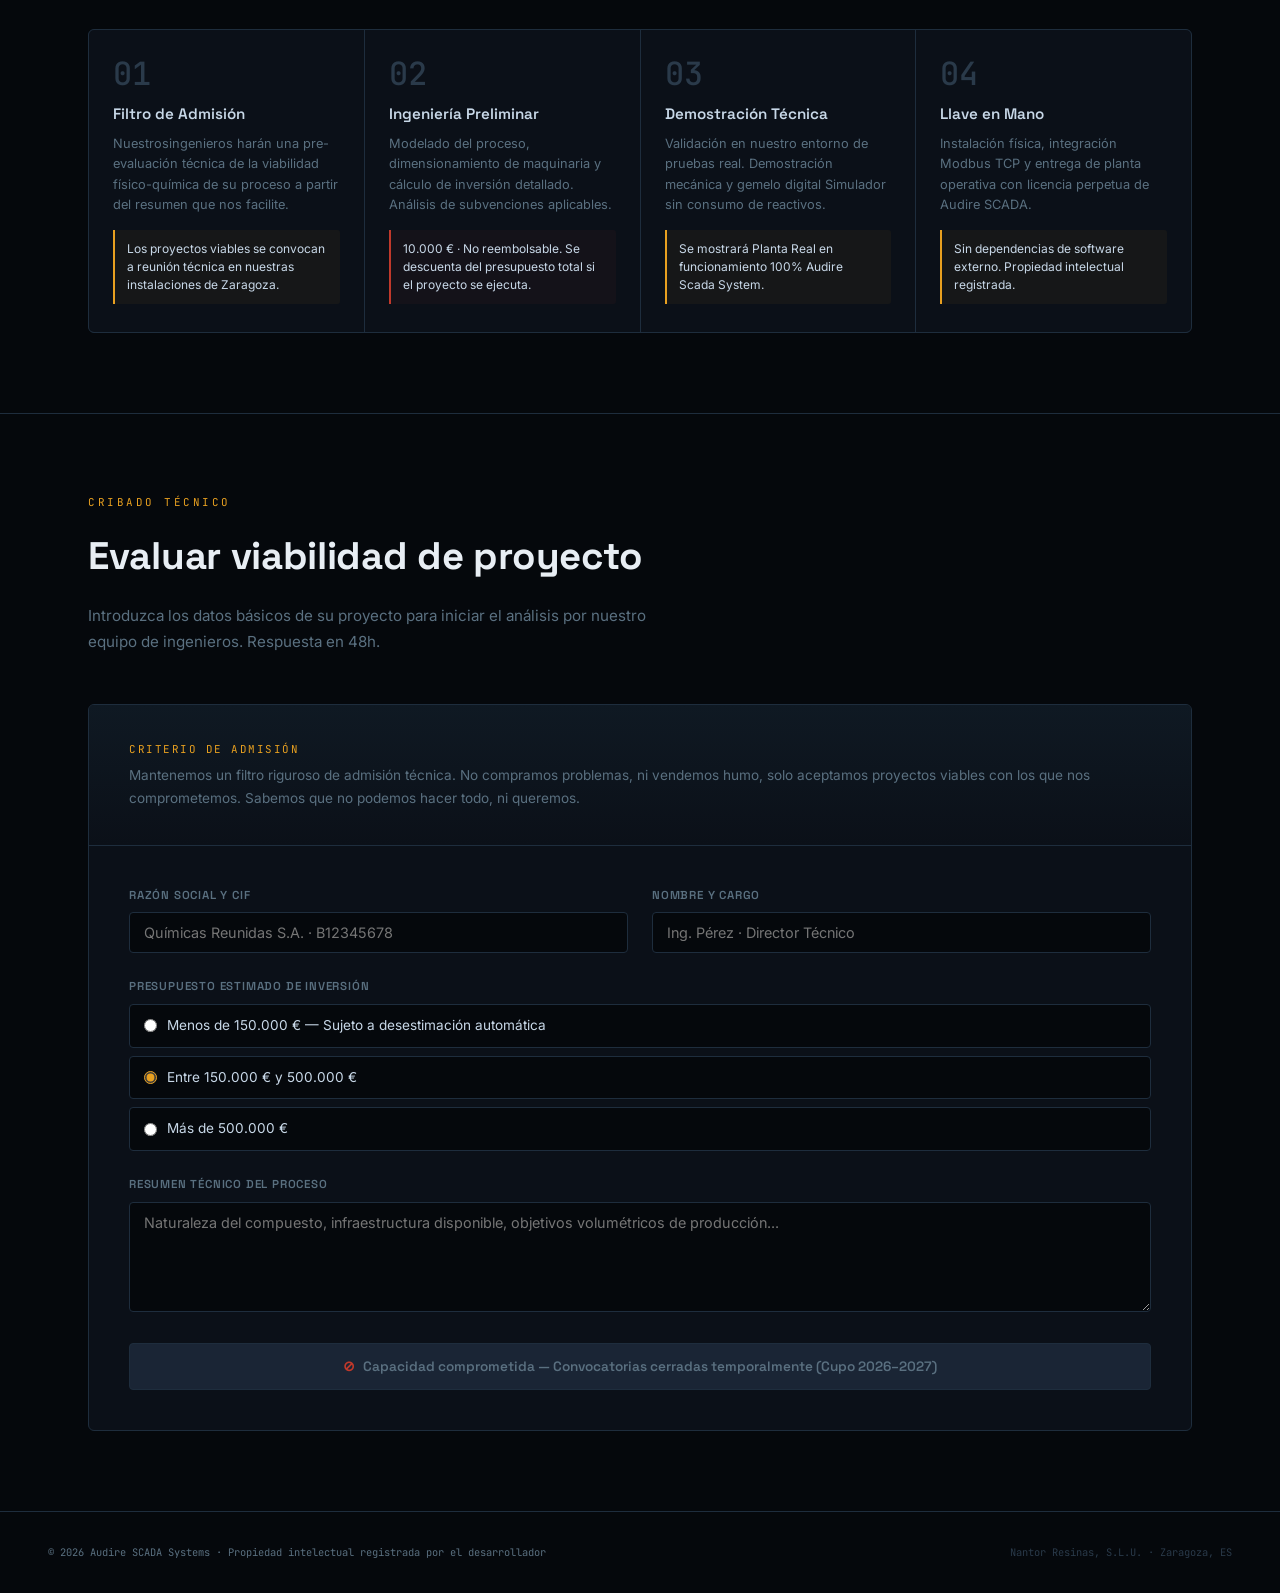
==== commit 03a4193f: "." ====
--- a/audire-scada/index.html
+++ b/audire-scada/index.html
@@ -1,609 +1,1196 @@
 <!DOCTYPE html>
 <html lang="es">
+
 <head>
-<meta charset="UTF-8">
-<meta name="viewport" content="width=device-width, initial-scale=1.0">
-<meta name="description" content="Audire SCADA Systems — Consultoría de Ingeniería Química Integral y Automatización para Plantas de Química Fina. Automatización, diseño e instalación llave en mano.">
-<meta name="keywords" content="Audire SCADA, ingeniería química, planta piloto, química fina, control de reactores, Modbus TCP, Nantor Resinas, fábrica llave en mano, Zaragoza">
-<meta name="robots" content="index, follow">
-<title>Audire SCADA Systems</title>
-<link rel="icon" type="image/png" href="images/logo.png">
-<link rel="apple-touch-icon" href="images/logo.png">
-<link rel="preconnect" href="https://fonts.googleapis.com">
-<link rel="preconnect" href="https://fonts.gstatic.com" crossorigin>
-<link href="https://fonts.googleapis.com/css2?family=Space+Grotesk:wght@400;500;600;700&family=JetBrains+Mono:wght@400;500&family=Inter:wght@400;500&display=swap" rel="stylesheet">
-<style>
-:root {
-  --bg:       #05080c;
-  --s1:       #0b1018;
-  --s2:       #0f1923;
-  --s3:       #1a2535;
-  --border:   #1e2d3d;
-  --amber:    #e8a020;
-  --amber2:   #b87a10;
-  --text:     #c8d8e8;
-  --muted:    #5a7080;
-  --dim:      #2a3a4a;
-  --red:      #c0392b;
-  --green:    #27ae60;
-  --mono: 'JetBrains Mono', monospace;
-  --sans: 'Space Grotesk', sans-serif;
-  --body: 'Inter', sans-serif;
-}
-
-*{margin:0;padding:0;box-sizing:border-box}
-html{scroll-behavior:smooth}
-body{background:var(--bg);color:var(--text);font-family:var(--body);line-height:1.6;overflow-x:hidden}
-
-/* ── NAV ─────────────────────────────────────────────────────────────────── */
-nav{
-  position:fixed;top:0;width:100%;z-index:100;
-  display:flex;justify-content:space-between;align-items:center;
-  padding:0 48px;height:58px;
-  background:rgba(5,8,12,.92);
-  border-bottom:1px solid var(--border);
-  backdrop-filter:blur(12px);
-}
-.nav-logo{
-  font-family:var(--sans);font-weight:700;font-size:1.05rem;
-  letter-spacing:.5px;color:var(--text);text-decoration:none;
-  display:flex;align-items:center;gap:10px;
-}
-.nav-logo-dot{width:8px;height:8px;border-radius:50%;background:var(--amber);animation:pulse 2s infinite}
-@keyframes pulse{0%,100%{opacity:1;box-shadow:0 0 0 0 rgba(232,160,32,.4)}50%{opacity:.7;box-shadow:0 0 0 6px rgba(232,160,32,0)}}
-.nav-links{display:flex;gap:8px}
-.nav-links a{
-  font-family:var(--sans);font-size:.8rem;font-weight:500;
-  color:var(--muted);text-decoration:none;
-  padding:6px 14px;border-radius:4px;
-  transition:color .2s,background .2s;
-}
-.nav-links a:hover{color:var(--amber);background:rgba(232,160,32,.07)}
-.nav-cta{
-  background:var(--amber);color:#05080c;
-  font-family:var(--sans);font-size:.8rem;font-weight:700;
-  padding:7px 18px;border-radius:4px;text-decoration:none;
-  transition:background .2s;
-}
-.nav-cta:hover{background:var(--amber2)}
-
-/* ── HERO ────────────────────────────────────────────────────────────────── */
-.hero{
-  min-height:100vh;display:flex;flex-direction:column;
-  justify-content:center;padding:100px 48px 60px;
-  position:relative;overflow:hidden;
-}
-.hero-bg{
-  position:absolute;inset:0;
-  background:radial-gradient(ellipse 70% 60% at 60% 40%, rgba(232,160,32,.06) 0%, transparent 70%),
-             radial-gradient(ellipse 40% 40% at 20% 80%, rgba(14,40,60,.4) 0%, transparent 60%);
-  pointer-events:none;
-}
-.hero-grid{display:grid;grid-template-columns:1fr 1fr;gap:60px;align-items:center;max-width:1200px;margin:0 auto;width:100%}
-.hero-label{
-  font-family:var(--mono);font-size:.7rem;color:var(--amber);
-  letter-spacing:2px;text-transform:uppercase;margin-bottom:20px;
-  display:flex;align-items:center;gap:8px;
-}
-.hero-label::before{content:'';width:24px;height:1px;background:var(--amber)}
-.hero h1{
-  font-family:var(--sans);font-weight:700;font-size:clamp(2.2rem,4vw,3.6rem);
-  line-height:1.1;letter-spacing:-.5px;margin-bottom:24px;color:#e8eef4;
-}
-.hero h1 em{color:var(--amber);font-style:normal}
-.hero-sub{
-  font-size:1rem;color:var(--muted);max-width:480px;margin-bottom:36px;line-height:1.7;
-}
-.hero-actions{display:flex;gap:12px;flex-wrap:wrap;margin-bottom:50px}
-.btn-primary{
-  background:var(--amber);color:#05080c;
-  font-family:var(--sans);font-weight:700;font-size:.85rem;
-  padding:12px 24px;border-radius:4px;text-decoration:none;
-  transition:background .2s,transform .15s;
-}
-.btn-primary:hover{background:var(--amber2);transform:translateY(-1px)}
-.btn-ghost{
-  border:1px solid var(--border);color:var(--text);
-  font-family:var(--sans);font-weight:500;font-size:.85rem;
-  padding:12px 24px;border-radius:4px;text-decoration:none;
-  transition:border-color .2s,color .2s;
-}
-.btn-ghost:hover{border-color:var(--amber);color:var(--amber)}
-
-/* Live ticker */
-.ticker-wrap{
-  border:1px solid var(--border);border-radius:6px;
-  background:var(--s1);overflow:hidden;
-}
-.ticker-header{
-  display:flex;justify-content:space-between;align-items:center;
-  padding:10px 16px;border-bottom:1px solid var(--border);
-  background:var(--s2);
-}
-.ticker-title{font-family:var(--mono);font-size:.68rem;color:var(--muted);letter-spacing:1px}
-.ticker-live{
-  display:flex;align-items:center;gap:5px;
-  font-family:var(--mono);font-size:.65rem;color:var(--green);letter-spacing:1px;
-}
-.ticker-live::before{content:'';width:6px;height:6px;border-radius:50%;background:var(--green);animation:blink .8s infinite}
-@keyframes blink{0%,100%{opacity:1}50%{opacity:.3}}
-.ticker-rows{padding:8px 0}
-.ticker-row{
-  display:grid;grid-template-columns:120px 1fr 80px 70px;
-  align-items:center;padding:7px 16px;gap:8px;
-  transition:background .2s;
-}
-.ticker-row:hover{background:rgba(232,160,32,.04)}
-.tr-name{font-family:var(--mono);font-size:.68rem;color:var(--muted)}
-.tr-bar-wrap{height:3px;background:var(--dim);border-radius:2px;overflow:hidden}
-.tr-bar{height:100%;background:var(--amber);border-radius:2px;transition:width 1.5s ease}
-.tr-val{font-family:var(--mono);font-size:.75rem;color:var(--text);text-align:right}
-.tr-st{font-family:var(--mono);font-size:.62rem;padding:2px 7px;border-radius:2px;text-align:center;font-weight:500}
-.st-ok{background:rgba(39,174,96,.15);color:#27ae60}
-.st-run{background:rgba(232,160,32,.15);color:var(--amber)}
-.st-wait{background:rgba(90,112,128,.15);color:var(--muted)}
-.ticker-foot{
-  border-top:1px solid var(--border);padding:8px 16px;
-  font-family:var(--mono);font-size:.62rem;color:var(--muted);
-  display:flex;justify-content:space-between;
-}
-
-/* stats strip */
-.hero-stats{display:flex;gap:0;margin-top:32px;border:1px solid var(--border);border-radius:6px;overflow:hidden}
-.stat{flex:1;padding:16px 20px;text-align:center;border-right:1px solid var(--border)}
-.stat:last-child{border-right:none}
-.stat-n{font-family:var(--mono);font-size:1.5rem;font-weight:500;color:var(--amber)}
-.stat-l{font-size:.72rem;color:var(--muted);margin-top:2px}
-
-/* ── SECTION BASE ────────────────────────────────────────────────────────── */
-.section{padding:80px 48px;max-width:1200px;margin:0 auto}
-.eyebrow{
-  font-family:var(--mono);font-size:.68rem;color:var(--amber);
-  letter-spacing:2.5px;text-transform:uppercase;margin-bottom:14px;
-}
-.section-h{
-  font-family:var(--sans);font-weight:700;font-size:clamp(1.6rem,3vw,2.4rem);
-  color:#e8eef4;letter-spacing:-.3px;margin-bottom:16px;
-}
-.section-p{color:var(--muted);font-size:.95rem;max-width:560px;line-height:1.75;margin-bottom:48px}
-hr.rule{border:none;border-top:1px solid var(--border);margin:0}
-
-/* ── EVIDENCIA BLOCKS ────────────────────────────────────────────────────── */
-.ev-block{
-  display:grid;grid-template-columns:1fr 1fr;gap:56px;
-  align-items:center;padding:64px 0;border-bottom:1px solid var(--border);
-}
-.ev-block.rev{direction:rtl}
-.ev-block.rev .ev-text{direction:ltr}
-.ev-block:last-child{border-bottom:none}
-.ev-screen{
-  position:relative;border-radius:6px;overflow:hidden;
-  border:1px solid var(--border);
-  box-shadow:0 20px 60px rgba(0,0,0,.5);
-}
-.ev-screen img{width:100%;display:block;filter:brightness(.92) contrast(1.05)}
-.ev-screen::after{
-  content:'';position:absolute;inset:0;
-  background:linear-gradient(135deg,rgba(232,160,32,.06) 0%,transparent 60%);
-  pointer-events:none;
-}
-.screen-tag{
-  position:absolute;top:12px;left:12px;
-  font-family:var(--mono);font-size:.6rem;color:var(--amber);
-  background:rgba(5,8,12,.85);padding:4px 10px;border-radius:3px;
-  border:1px solid rgba(232,160,32,.25);letter-spacing:1px;
-}
-.ev-tag{font-family:var(--mono);font-size:.68rem;color:var(--amber);letter-spacing:2px;text-transform:uppercase;margin-bottom:14px}
-.ev-h{font-family:var(--sans);font-size:1.6rem;font-weight:700;color:#e8eef4;margin-bottom:14px;line-height:1.2}
-.ev-p{color:var(--muted);font-size:.9rem;line-height:1.75;margin-bottom:22px}
-.ev-list{list-style:none;display:flex;flex-direction:column;gap:10px}
-.ev-list li{
-  display:flex;align-items:flex-start;gap:10px;
-  font-size:.85rem;color:var(--text);
-}
-.ev-list li::before{
-  content:'→';color:var(--amber);font-family:var(--mono);
-  font-size:.75rem;margin-top:2px;flex-shrink:0;
-}
-
-/* ── PROCESO ─────────────────────────────────────────────────────────────── */
-.process-grid{display:grid;grid-template-columns:repeat(4,1fr);gap:1px;background:var(--border);border:1px solid var(--border);border-radius:6px;overflow:hidden}
-.p-step{background:var(--s1);padding:28px 24px}
-.p-step-n{font-family:var(--mono);font-size:2rem;font-weight:500;color:var(--dim);margin-bottom:12px;line-height:1}
-.p-step-h{font-family:var(--sans);font-size:.95rem;font-weight:600;color:var(--text);margin-bottom:8px}
-.p-step-p{font-size:.8rem;color:var(--muted);line-height:1.6}
-.p-step-alert{
-  margin-top:14px;padding:10px 12px;
-  border-left:2px solid var(--amber);
-  background:rgba(232,160,32,.05);
-  font-size:.75rem;color:var(--text);line-height:1.5;
-  border-radius:0 3px 3px 0;
-}
-.p-step-alert.danger{border-left-color:var(--red);background:rgba(192,57,43,.05)}
-
-/* ── FORMULARIO ──────────────────────────────────────────────────────────── */
-.form-wrap{
-  background:var(--s1);border:1px solid var(--border);
-  border-radius:6px;overflow:hidden;
-}
-.form-top{
-  padding:36px 40px 0;
-  background:linear-gradient(180deg,var(--s2) 0%,var(--s1) 100%);
-  border-bottom:1px solid var(--border);padding-bottom:36px;
-}
-.form-body{padding:40px}
-.f-label{
-  display:block;font-family:var(--sans);font-weight:600;font-size:.72rem;
-  text-transform:uppercase;letter-spacing:.8px;color:var(--muted);margin-bottom:8px;
-}
-.f-input{
-  width:100%;background:var(--bg);border:1px solid var(--border);
-  border-radius:4px;padding:11px 14px;color:var(--text);
-  font-family:var(--body);font-size:.9rem;
-  transition:border-color .2s;outline:none;
-}
-.f-input:focus{border-color:var(--amber)}
-.f-group{margin-bottom:24px}
-.f-radio-stack{display:flex;flex-direction:column;gap:8px;margin-top:8px}
-.f-radio{
-  display:flex;align-items:center;gap:10px;
-  background:var(--bg);border:1px solid var(--border);
-  border-radius:4px;padding:10px 14px;cursor:pointer;
-  font-size:.85rem;color:var(--text);
-  transition:border-color .2s;
-}
-.f-radio:hover{border-color:var(--amber)}
-.f-radio input{accent-color:var(--amber)}
-.f-textarea{
-  width:100%;background:var(--bg);border:1px solid var(--border);
-  border-radius:4px;padding:11px 14px;color:var(--text);
-  font-family:var(--body);font-size:.9rem;resize:vertical;min-height:110px;
-  outline:none;transition:border-color .2s;
-}
-.f-textarea:focus{border-color:var(--amber)}
-.f-closed{
-  width:100%;background:var(--s3);color:var(--muted);
-  border:1px solid var(--border);border-radius:4px;
-  padding:14px;font-family:var(--sans);font-size:.85rem;font-weight:600;
-  text-align:center;cursor:not-allowed;display:flex;align-items:center;justify-content:center;gap:8px;
-}
-.f-closed::before{content:'⊘';color:var(--red)}
-.form-grid{display:grid;grid-template-columns:1fr 1fr;gap:24px}
-
-/* ── FOOTER ──────────────────────────────────────────────────────────────── */
-footer{
-  border-top:1px solid var(--border);
-  padding:32px 48px;
-  display:flex;justify-content:space-between;align-items:center;
-  font-family:var(--mono);font-size:.65rem;color:var(--muted);
-}
-
-/* ── RESPONSIVE ──────────────────────────────────────────────────────────── */
-@media(max-width:900px){
-  nav{padding:0 20px}
-  .hero{padding:90px 20px 50px}
-  .hero-grid{grid-template-columns:1fr;gap:40px}
-  .hero h1{font-size:2rem}
-  .section{padding:60px 20px}
-  .ev-block,.ev-block.rev{grid-template-columns:1fr;direction:ltr;gap:32px}
-  .process-grid{grid-template-columns:1fr 1fr}
-  .form-grid{grid-template-columns:1fr}
-  .form-body{padding:24px}
-  footer{flex-direction:column;gap:8px;text-align:center;padding:24px 20px}
-}
-@media(max-width:500px){
-  .hero-stats{flex-direction:column}
-  .stat{border-right:none;border-bottom:1px solid var(--border)}
-  .stat:last-child{border-bottom:none}
-  .process-grid{grid-template-columns:1fr}
-  .hero-actions{flex-direction:column}
-  .btn-primary,.btn-ghost{text-align:center}
-}
-@media(prefers-reduced-motion:reduce){
-  *{animation:none!important;transition:none!important}
-}
-<link rel="icon" type="image/ico" href="images/logo.ico">
-</style>
+  <meta charset="UTF-8">
+  <meta name="viewport" content="width=device-width, initial-scale=1.0">
+  <meta name="description"
+    content="Audire SCADA Systems — Consultoría de Ingeniería Química Integral y Automatización para Plantas de Química Fina. Automatización, diseño e instalación llave en mano.">
+  <meta name="keywords"
+    content="Audire SCADA, ingeniería química, planta piloto, química fina, control de reactores, Modbus TCP, Nantor Resinas, fábrica llave en mano, Zaragoza">
+  <meta name="robots" content="index, follow">
+  <title>Audire SCADA Systems</title>
+  <link rel="icon" type="image/png" href="images/logo.png">
+  <link rel="apple-touch-icon" href="images/logo.png">
+  <link rel="preconnect" href="https://fonts.googleapis.com">
+  <link rel="preconnect" href="https://fonts.gstatic.com" crossorigin>
+  <link
+    href="https://fonts.googleapis.com/css2?family=Space+Grotesk:wght@400;500;600;700&family=JetBrains+Mono:wght@400;500&family=Inter:wght@400;500&display=swap"
+    rel="stylesheet">
+  <style>
+    :root {
+      --bg: #05080c;
+      --s1: #0b1018;
+      --s2: #0f1923;
+      --s3: #1a2535;
+      --border: #1e2d3d;
+      --amber: #e8a020;
+      --amber2: #b87a10;
+      --text: #c8d8e8;
+      --muted: #5a7080;
+      --dim: #2a3a4a;
+      --red: #c0392b;
+      --green: #27ae60;
+      --mono: 'JetBrains Mono', monospace;
+      --sans: 'Space Grotesk', sans-serif;
+      --body: 'Inter', sans-serif;
+    }
+
+    * {
+      margin: 0;
+      padding: 0;
+      box-sizing: border-box
+    }
+
+    html {
+      scroll-behavior: smooth
+    }
+
+    body {
+      background: var(--bg);
+      color: var(--text);
+      font-family: var(--body);
+      line-height: 1.6;
+      overflow-x: hidden
+    }
+
+    /* ── NAV ─────────────────────────────────────────────────────────────────── */
+    nav {
+      position: fixed;
+      top: 0;
+      width: 100%;
+      z-index: 100;
+      display: flex;
+      justify-content: space-between;
+      align-items: center;
+      padding: 0 48px;
+      height: 58px;
+      background: rgba(5, 8, 12, .92);
+      border-bottom: 1px solid var(--border);
+      backdrop-filter: blur(12px);
+    }
+
+    .nav-logo {
+      font-family: var(--sans);
+      font-weight: 700;
+      font-size: 1.05rem;
+      letter-spacing: .5px;
+      color: var(--text);
+      text-decoration: none;
+      display: flex;
+      align-items: center;
+      gap: 10px;
+    }
+
+    .nav-logo-dot {
+      width: 8px;
+      height: 8px;
+      border-radius: 50%;
+      background: var(--amber);
+      animation: pulse 2s infinite
+    }
+
+    @keyframes pulse {
+
+      0%,
+      100% {
+        opacity: 1;
+        box-shadow: 0 0 0 0 rgba(232, 160, 32, .4)
+      }
+
+      50% {
+        opacity: .7;
+        box-shadow: 0 0 0 6px rgba(232, 160, 32, 0)
+      }
+    }
+
+    .nav-links {
+      display: flex;
+      gap: 8px
+    }
+
+    .nav-links a {
+      font-family: var(--sans);
+      font-size: .8rem;
+      font-weight: 500;
+      color: var(--muted);
+      text-decoration: none;
+      padding: 6px 14px;
+      border-radius: 4px;
+      transition: color .2s, background .2s;
+    }
+
+    .nav-links a:hover {
+      color: var(--amber);
+      background: rgba(232, 160, 32, .07)
+    }
+
+    .nav-cta {
+      background: var(--amber);
+      color: #05080c;
+      font-family: var(--sans);
+      font-size: .8rem;
+      font-weight: 700;
+      padding: 7px 18px;
+      border-radius: 4px;
+      text-decoration: none;
+      transition: background .2s;
+    }
+
+    .nav-cta:hover {
+      background: var(--amber2)
+    }
+
+    /* ── HERO ────────────────────────────────────────────────────────────────── */
+    .hero {
+      min-height: 100vh;
+      display: flex;
+      flex-direction: column;
+      justify-content: center;
+      padding: 100px 48px 60px;
+      position: relative;
+      overflow: hidden;
+    }
+
+    .hero-bg {
+      position: absolute;
+      inset: 0;
+      background: radial-gradient(ellipse 70% 60% at 60% 40%, rgba(232, 160, 32, .06) 0%, transparent 70%),
+        radial-gradient(ellipse 40% 40% at 20% 80%, rgba(14, 40, 60, .4) 0%, transparent 60%);
+      pointer-events: none;
+    }
+
+    .hero-grid {
+      display: grid;
+      grid-template-columns: 1fr 1fr;
+      gap: 60px;
+      align-items: center;
+      max-width: 1200px;
+      margin: 0 auto;
+      width: 100%
+    }
+
+    .hero-label {
+      font-family: var(--mono);
+      font-size: .7rem;
+      color: var(--amber);
+      letter-spacing: 2px;
+      text-transform: uppercase;
+      margin-bottom: 20px;
+      display: flex;
+      align-items: center;
+      gap: 8px;
+    }
+
+    .hero-label::before {
+      content: '';
+      width: 24px;
+      height: 1px;
+      background: var(--amber)
+    }
+
+    .hero h1 {
+      font-family: var(--sans);
+      font-weight: 700;
+      font-size: clamp(2.2rem, 4vw, 3.6rem);
+      line-height: 1.1;
+      letter-spacing: -.5px;
+      margin-bottom: 24px;
+      color: #e8eef4;
+    }
+
+    .hero h1 em {
+      color: var(--amber);
+      font-style: normal
+    }
+
+    .hero-sub {
+      font-size: 1rem;
+      color: var(--muted);
+      max-width: 480px;
+      margin-bottom: 36px;
+      line-height: 1.7;
+    }
+
+    .hero-actions {
+      display: flex;
+      gap: 12px;
+      flex-wrap: wrap;
+      margin-bottom: 50px
+    }
+
+    .btn-primary {
+      background: var(--amber);
+      color: #05080c;
+      font-family: var(--sans);
+      font-weight: 700;
+      font-size: .85rem;
+      padding: 12px 24px;
+      border-radius: 4px;
+      text-decoration: none;
+      transition: background .2s, transform .15s;
+    }
+
+    .btn-primary:hover {
+      background: var(--amber2);
+      transform: translateY(-1px)
+    }
+
+    .btn-ghost {
+      border: 1px solid var(--border);
+      color: var(--text);
+      font-family: var(--sans);
+      font-weight: 500;
+      font-size: .85rem;
+      padding: 12px 24px;
+      border-radius: 4px;
+      text-decoration: none;
+      transition: border-color .2s, color .2s;
+    }
+
+    .btn-ghost:hover {
+      border-color: var(--amber);
+      color: var(--amber)
+    }
+
+    /* Live ticker */
+    .ticker-wrap {
+      border: 1px solid var(--border);
+      border-radius: 6px;
+      background: var(--s1);
+      overflow: hidden;
+    }
+
+    .ticker-header {
+      display: flex;
+      justify-content: space-between;
+      align-items: center;
+      padding: 10px 16px;
+      border-bottom: 1px solid var(--border);
+      background: var(--s2);
+    }
+
+    .ticker-title {
+      font-family: var(--mono);
+      font-size: .68rem;
+      color: var(--muted);
+      letter-spacing: 1px
+    }
+
+    .ticker-live {
+      display: flex;
+      align-items: center;
+      gap: 5px;
+      font-family: var(--mono);
+      font-size: .65rem;
+      color: var(--green);
+      letter-spacing: 1px;
+    }
+
+    .ticker-live::before {
+      content: '';
+      width: 6px;
+      height: 6px;
+      border-radius: 50%;
+      background: var(--green);
+      animation: blink .8s infinite
+    }
+
+    @keyframes blink {
+
+      0%,
+      100% {
+        opacity: 1
+      }
+
+      50% {
+        opacity: .3
+      }
+    }
+
+    .ticker-rows {
+      padding: 8px 0
+    }
+
+    .ticker-row {
+      display: grid;
+      grid-template-columns: 120px 1fr 80px 70px;
+      align-items: center;
+      padding: 7px 16px;
+      gap: 8px;
+      transition: background .2s;
+    }
+
+    .ticker-row:hover {
+      background: rgba(232, 160, 32, .04)
+    }
+
+    .tr-name {
+      font-family: var(--mono);
+      font-size: .68rem;
+      color: var(--muted)
+    }
+
+    .tr-bar-wrap {
+      height: 3px;
+      background: var(--dim);
+      border-radius: 2px;
+      overflow: hidden
+    }
+
+    .tr-bar {
+      height: 100%;
+      background: var(--amber);
+      border-radius: 2px;
+      transition: width 1.5s ease
+    }
+
+    .tr-val {
+      font-family: var(--mono);
+      font-size: .75rem;
+      color: var(--text);
+      text-align: right
+    }
+
+    .tr-st {
+      font-family: var(--mono);
+      font-size: .62rem;
+      padding: 2px 7px;
+      border-radius: 2px;
+      text-align: center;
+      font-weight: 500
+    }
+
+    .st-ok {
+      background: rgba(39, 174, 96, .15);
+      color: #27ae60
+    }
+
+    .st-run {
+      background: rgba(232, 160, 32, .15);
+      color: var(--amber)
+    }
+
+    .st-wait {
+      background: rgba(90, 112, 128, .15);
+      color: var(--muted)
+    }
+
+    .ticker-foot {
+      border-top: 1px solid var(--border);
+      padding: 8px 16px;
+      font-family: var(--mono);
+      font-size: .62rem;
+      color: var(--muted);
+      display: flex;
+      justify-content: space-between;
+    }
+
+    /* stats strip */
+    .hero-stats {
+      display: flex;
+      gap: 0;
+      margin-top: 32px;
+      border: 1px solid var(--border);
+      border-radius: 6px;
+      overflow: hidden
+    }
+
+    .stat {
+      flex: 1;
+      padding: 16px 20px;
+      text-align: center;
+      border-right: 1px solid var(--border)
+    }
+
+    .stat:last-child {
+      border-right: none
+    }
+
+    .stat-n {
+      font-family: var(--mono);
+      font-size: 1.5rem;
+      font-weight: 500;
+      color: var(--amber)
+    }
+
+    .stat-l {
+      font-size: .72rem;
+      color: var(--muted);
+      margin-top: 2px
+    }
+
+    /* ── SECTION BASE ────────────────────────────────────────────────────────── */
+    .section {
+      padding: 80px 48px;
+      max-width: 1200px;
+      margin: 0 auto
+    }
+
+    .eyebrow {
+      font-family: var(--mono);
+      font-size: .68rem;
+      color: var(--amber);
+      letter-spacing: 2.5px;
+      text-transform: uppercase;
+      margin-bottom: 14px;
+    }
+
+    .section-h {
+      font-family: var(--sans);
+      font-weight: 700;
+      font-size: clamp(1.6rem, 3vw, 2.4rem);
+      color: #e8eef4;
+      letter-spacing: -.3px;
+      margin-bottom: 16px;
+    }
+
+    .section-p {
+      color: var(--muted);
+      font-size: .95rem;
+      max-width: 560px;
+      line-height: 1.75;
+      margin-bottom: 48px
+    }
+
+    hr.rule {
+      border: none;
+      border-top: 1px solid var(--border);
+      margin: 0
+    }
+
+    /* ── EVIDENCIA BLOCKS ────────────────────────────────────────────────────── */
+    .ev-block {
+      display: grid;
+      grid-template-columns: 1fr 1fr;
+      gap: 56px;
+      align-items: center;
+      padding: 64px 0;
+      border-bottom: 1px solid var(--border);
+    }
+
+    .ev-block.rev {
+      direction: rtl
+    }
+
+    .ev-block.rev .ev-text {
+      direction: ltr
+    }
+
+    .ev-block:last-child {
+      border-bottom: none
+    }
+
+    .ev-screen {
+      position: relative;
+      border-radius: 6px;
+      overflow: hidden;
+      border: 1px solid var(--border);
+      box-shadow: 0 20px 60px rgba(0, 0, 0, .5);
+    }
+
+    .ev-screen img {
+      width: 100%;
+      display: block;
+      filter: brightness(.92) contrast(1.05)
+    }
+
+    .ev-screen::after {
+      content: '';
+      position: absolute;
+      inset: 0;
+      background: linear-gradient(135deg, rgba(232, 160, 32, .06) 0%, transparent 60%);
+      pointer-events: none;
+    }
+
+    .screen-tag {
+      position: absolute;
+      top: 12px;
+      left: 12px;
+      font-family: var(--mono);
+      font-size: .6rem;
+      color: var(--amber);
+      background: rgba(5, 8, 12, .85);
+      padding: 4px 10px;
+      border-radius: 3px;
+      border: 1px solid rgba(232, 160, 32, .25);
+      letter-spacing: 1px;
+    }
+
+    .ev-tag {
+      font-family: var(--mono);
+      font-size: .68rem;
+      color: var(--amber);
+      letter-spacing: 2px;
+      text-transform: uppercase;
+      margin-bottom: 14px
+    }
+
+    .ev-h {
+      font-family: var(--sans);
+      font-size: 1.6rem;
+      font-weight: 700;
+      color: #e8eef4;
+      margin-bottom: 14px;
+      line-height: 1.2
+    }
+
+    .ev-p {
+      color: var(--muted);
+      font-size: .9rem;
+      line-height: 1.75;
+      margin-bottom: 22px
+    }
+
+    .ev-list {
+      list-style: none;
+      display: flex;
+      flex-direction: column;
+      gap: 10px
+    }
+
+    .ev-list li {
+      display: flex;
+      align-items: flex-start;
+      gap: 10px;
+      font-size: .85rem;
+      color: var(--text);
+    }
+
+    .ev-list li::before {
+      content: '→';
+      color: var(--amber);
+      font-family: var(--mono);
+      font-size: .75rem;
+      margin-top: 2px;
+      flex-shrink: 0;
+    }
+
+    /* ── PROCESO ─────────────────────────────────────────────────────────────── */
+    .process-grid {
+      display: grid;
+      grid-template-columns: repeat(4, 1fr);
+      gap: 1px;
+      background: var(--border);
+      border: 1px solid var(--border);
+      border-radius: 6px;
+      overflow: hidden
+    }
+
+    .p-step {
+      background: var(--s1);
+      padding: 28px 24px
+    }
+
+    .p-step-n {
+      font-family: var(--mono);
+      font-size: 2rem;
+      font-weight: 500;
+      color: var(--dim);
+      margin-bottom: 12px;
+      line-height: 1
+    }
+
+    .p-step-h {
+      font-family: var(--sans);
+      font-size: .95rem;
+      font-weight: 600;
+      color: var(--text);
+      margin-bottom: 8px
+    }
+
+    .p-step-p {
+      font-size: .8rem;
+      color: var(--muted);
+      line-height: 1.6
+    }
+
+    .p-step-alert {
+      margin-top: 14px;
+      padding: 10px 12px;
+      border-left: 2px solid var(--amber);
+      background: rgba(232, 160, 32, .05);
+      font-size: .75rem;
+      color: var(--text);
+      line-height: 1.5;
+      border-radius: 0 3px 3px 0;
+    }
+
+    .p-step-alert.danger {
+      border-left-color: var(--red);
+      background: rgba(192, 57, 43, .05)
+    }
+
+    /* ── FORMULARIO ──────────────────────────────────────────────────────────── */
+    .form-wrap {
+      background: var(--s1);
+      border: 1px solid var(--border);
+      border-radius: 6px;
+      overflow: hidden;
+    }
+
+    .form-top {
+      padding: 36px 40px 0;
+      background: linear-gradient(180deg, var(--s2) 0%, var(--s1) 100%);
+      border-bottom: 1px solid var(--border);
+      padding-bottom: 36px;
+    }
+
+    .form-body {
+      padding: 40px
+    }
+
+    .f-label {
+      display: block;
+      font-family: var(--sans);
+      font-weight: 600;
+      font-size: .72rem;
+      text-transform: uppercase;
+      letter-spacing: .8px;
+      color: var(--muted);
+      margin-bottom: 8px;
+    }
+
+    .f-input {
+      width: 100%;
+      background: var(--bg);
+      border: 1px solid var(--border);
+      border-radius: 4px;
+      padding: 11px 14px;
+      color: var(--text);
+      font-family: var(--body);
+      font-size: .9rem;
+      transition: border-color .2s;
+      outline: none;
+    }
+
+    .f-input:focus {
+      border-color: var(--amber)
+    }
+
+    .f-group {
+      margin-bottom: 24px
+    }
+
+    .f-radio-stack {
+      display: flex;
+      flex-direction: column;
+      gap: 8px;
+      margin-top: 8px
+    }
+
+    .f-radio {
+      display: flex;
+      align-items: center;
+      gap: 10px;
+      background: var(--bg);
+      border: 1px solid var(--border);
+      border-radius: 4px;
+      padding: 10px 14px;
+      cursor: pointer;
+      font-size: .85rem;
+      color: var(--text);
+      transition: border-color .2s;
+    }
+
+    .f-radio:hover {
+      border-color: var(--amber)
+    }
+
+    .f-radio input {
+      accent-color: var(--amber)
+    }
+
+    .f-textarea {
+      width: 100%;
+      background: var(--bg);
+      border: 1px solid var(--border);
+      border-radius: 4px;
+      padding: 11px 14px;
+      color: var(--text);
+      font-family: var(--body);
+      font-size: .9rem;
+      resize: vertical;
+      min-height: 110px;
+      outline: none;
+      transition: border-color .2s;
+    }
+
+    .f-textarea:focus {
+      border-color: var(--amber)
+    }
+
+    .f-closed {
+      width: 100%;
+      background: var(--s3);
+      color: var(--muted);
+      border: 1px solid var(--border);
+      border-radius: 4px;
+      padding: 14px;
+      font-family: var(--sans);
+      font-size: .85rem;
+      font-weight: 600;
+      text-align: center;
+      cursor: not-allowed;
+      display: flex;
+      align-items: center;
+      justify-content: center;
+      gap: 8px;
+    }
+
+    .f-closed::before {
+      content: '⊘';
+      color: var(--red)
+    }
+
+    .form-grid {
+      display: grid;
+      grid-template-columns: 1fr 1fr;
+      gap: 24px
+    }
+
+    /* ── FOOTER ──────────────────────────────────────────────────────────────── */
+    footer {
+      border-top: 1px solid var(--border);
+      padding: 32px 48px;
+      display: flex;
+      justify-content: space-between;
+      align-items: center;
+      font-family: var(--mono);
+      font-size: .65rem;
+      color: var(--muted);
+    }
+
+    /* ── RESPONSIVE ──────────────────────────────────────────────────────────── */
+    @media(max-width:900px) {
+      nav {
+        padding: 0 20px
+      }
+
+      .hero {
+        padding: 90px 20px 50px
+      }
+
+      .hero-grid {
+        grid-template-columns: 1fr;
+        gap: 40px
+      }
+
+      .hero h1 {
+        font-size: 2rem
+      }
+
+      .section {
+        padding: 60px 20px
+      }
+
+      .ev-block,
+      .ev-block.rev {
+        grid-template-columns: 1fr;
+        direction: ltr;
+        gap: 32px
+      }
+
+      .process-grid {
+        grid-template-columns: 1fr 1fr
+      }
+
+      .form-grid {
+        grid-template-columns: 1fr
+      }
+
+      .form-body {
+        padding: 24px
+      }
+
+      footer {
+        flex-direction: column;
+        gap: 8px;
+        text-align: center;
+        padding: 24px 20px
+      }
+    }
+
+    @media(max-width:500px) {
+      .hero-stats {
+        flex-direction: column
+      }
+
+      .stat {
+        border-right: none;
+        border-bottom: 1px solid var(--border)
+      }
+
+      .stat:last-child {
+        border-bottom: none
+      }
+
+      .process-grid {
+        grid-template-columns: 1fr
+      }
+
+      .hero-actions {
+        flex-direction: column
+      }
+
+      .btn-primary,
+      .btn-ghost {
+        text-align: center
+      }
+    }
+
+    @media(prefers-reduced-motion:reduce) {
+      * {
+        animation: none !important;
+        transition: none !important
+      }
+    }
+
+    <link rel="icon" type="image/ico" href="images/logo.ico">
+  </style>
 </head>
+
 <body>
 
-<!-- NAV -->
-<nav>
-  <a href="#" class="nav-logo">
-    <span class="nav-logo-dot"></span>
-    AUDIRE<span style="color:var(--amber)">SCADA</span>
-  </a>
-  <div class="nav-links">
-    <a href="#plataforma">Plataforma</a>
-    <a href="#proceso">Proceso</a>
-    <a href="#contacto" class="nav-cta">Solicitar Evaluación</a>
-  </div>
-</nav>
-
-<!-- HERO -->
-<section class="hero" id="inicio">
-  <div class="hero-bg"></div>
-  <div class="hero-grid">
-    <div>
-      <div class="hero-label">Ingeniería de Proceso · Zaragoza · ES</div>
-      <h1><em>Fábrica y Scada</em></h1>
-      <h1>Automatización de Plantas de Química Fina.</h1>
-      <p class="hero-sub">Elegimos los proyectos en que nos involucramos, somos realistas y no podemos ni queremos hacer todos los proyectos.<br/>
-      Después de un riguroso filtrado, si su proyecto es aceptado, nos ocupamos de la fabricación e instalación de sus Reactores y Sistemas de Control (Audire-Scada system). <br/>
-      Diseñamos, fabricamos, instalamos y automatizamos su Planta/Fábrica de Química Fina llave en mano</p>
-      
-      <div class="hero-actions">
-        <a href="#contacto" class="btn-primary">Evaluar mi proyecto</a>
-        <a href="#plataforma" class="btn-ghost">Ver la plataforma</a>
-      </div>
-      <div class="hero-stats">
-        <div class="stat">
-          <div class="stat-n">100%</div>
-          <div class="stat-l">Software propio</div>
+  <!-- NAV -->
+  <nav>
+    <a href="#" class="nav-logo">
+      <span class="nav-logo-dot"></span>
+      AUDIRE<span style="color:var(--amber)">SCADA</span>
+    </a>
+    <div class="nav-links">
+      <a href="#plataforma">Plataforma</a>
+      <a href="#proceso">Proceso</a>
+      <a href="#contacto" class="nav-cta">Solicitar Evaluación</a>
+    </div>
+  </nav>
+
+  <!-- HERO -->
+  <section class="hero" id="inicio">
+    <div class="hero-bg"></div>
+    <div class="hero-grid">
+      <div>
+        <div class="hero-label">Ingeniería de Proceso · Zaragoza · ES</div>
+        <h1>Automatización y Montaje de Plantas de Química Fina.</h1>
+        <p class="hero-sub">Sabemos que no podemos, ni queremos, hacer todos los
+          proyectos. Tras un riguroso filtrado, si aceptamos su propuesta, nos ocuparemos de la fabricación e
+          instalación de sus Reactores, elección de maquinaria, instalaciones y Sistemas de Control (Audire-Scada
+          system). <br />
+          Diseñamos, fabricamos, instalamos y automatizamos su Planta/Fábrica de Química Fina desde cero.<br />
+          Transparencia desde el inicio y sin compromiso de permanencia por ambas partes.</p>
+        <h1><em>Proyectos llave en mano.</em></h1>
+        <div class="hero-actions">
+          <a href="#contacto" class="btn-primary">Evaluar mi proyecto</a>
+          <a href="#plataforma" class="btn-ghost">Ver la plataforma</a>
         </div>
-        <div class="stat">
-          <div class="stat-n">0€</div>
-          <div class="stat-l">Licencias terceros</div>
+        <div class="hero-stats">
+          <div class="stat">
+            <div class="stat-n">100%</div>
+            <div class="stat-l">Software propio</div>
+          </div>
+          <div class="stat">
+            <div class="stat-n">0€</div>
+            <div class="stat-l">Licencias terceros</div>
+          </div>
+          <div class="stat">
+            <div class="stat-n">∞</div>
+            <div class="stat-l">Licencia Propia</div>
+          </div>
         </div>
-        <div class="stat">
-          <div class="stat-n">∞</div>
-          <div class="stat-l">Licencia Propia</div>
+      </div>
+
+      <!-- Live SCADA ticker -->
+      <div class="ticker-wrap">
+        <div class="ticker-header">
+          <span class="ticker-title">AUDIRE SCADA · NANTOR · PLANTA A</span>
+          <span class="ticker-live">EN VIVO</span>
         </div>
+        <div class="ticker-rows" id="ticker">
+          <div class="ticker-row">
+            <span class="tr-name">REACTOR R1</span>
+            <div class="tr-bar-wrap">
+              <div class="tr-bar" id="b1" style="width:72%"></div>
+            </div>
+            <span class="tr-val" id="v1">142.3 °C</span>
+            <span class="tr-st st-run">REACCIÓN</span>
+          </div>
+          <div class="ticker-row">
+            <span class="tr-name">REACTOR R2</span>
+            <div class="tr-bar-wrap">
+              <div class="tr-bar" id="b2" style="width:45%"></div>
+            </div>
+            <span class="tr-val" id="v2">89.1 °C</span>
+            <span class="tr-st st-run">CARGA</span>
+          </div>
+          <div class="ticker-row">
+            <span class="tr-name">PULMÓN P1</span>
+            <div class="tr-bar-wrap">
+              <div class="tr-bar" id="b3" style="width:88%"></div>
+            </div>
+            <span class="tr-val" id="v3">2.4 bar</span>
+            <span class="tr-st st-ok">NOMINAL</span>
+          </div>
+          <div class="ticker-row">
+            <span class="tr-name">PULMÓN P2</span>
+            <div class="tr-bar-wrap">
+              <div class="tr-bar" id="b4" style="width:61%"></div>
+            </div>
+            <span class="tr-val" id="v4">1.8 bar</span>
+            <span class="tr-st st-ok">NOMINAL</span>
+          </div>
+          <div class="ticker-row">
+            <span class="tr-name">EST. LLENADO</span>
+            <div class="tr-bar-wrap">
+              <div class="tr-bar" id="b5" style="width:34%"></div>
+            </div>
+            <span class="tr-val" id="v5">1.72 kg</span>
+            <span class="tr-st st-run">LLENANDO</span>
+          </div>
+          <div class="ticker-row">
+            <span class="tr-name">VSRESINA</span>
+            <div class="tr-bar-wrap">
+              <div class="tr-bar" id="b6" style="width:100%"></div>
+            </div>
+            <span class="tr-val" id="v6">ABIERTA</span>
+            <span class="tr-st st-ok">ON</span>
+          </div>
+          <div class="ticker-row">
+            <span class="tr-name">TEMP. CAMISA</span>
+            <div class="tr-bar-wrap">
+              <div class="tr-bar" id="b7" style="width:58%"></div>
+            </div>
+            <span class="tr-val" id="v7">118.7 °C</span>
+            <span class="tr-st st-ok">NOMINAL</span>
+          </div>
+          <div class="ticker-row">
+            <span class="tr-name">VACÍO R1</span>
+            <div class="tr-bar-wrap">
+              <div class="tr-bar" id="b8" style="width:20%"></div>
+            </div>
+            <span class="tr-val" id="v8">-0.82 bar</span>
+            <span class="tr-st st-wait">ESPERA</span>
+          </div>
+        </div>
+        <div class="ticker-foot">
+          <span id="ticker-ts">ACTUALIZADO: --:--:--</span>
+          <span>Modbus TCP · Bus RS485 · SQLite</span>
+        </div>
       </div>
     </div>
-
-    <!-- Live SCADA ticker -->
-    <div class="ticker-wrap">
-      <div class="ticker-header">
-        <span class="ticker-title">AUDIRE SCADA · NANTOR · PLANTA A</span>
-        <span class="ticker-live">EN VIVO</span>
-      </div>
-      <div class="ticker-rows" id="ticker">
-        <div class="ticker-row">
-          <span class="tr-name">REACTOR R1</span>
-          <div class="tr-bar-wrap"><div class="tr-bar" id="b1" style="width:72%"></div></div>
-          <span class="tr-val" id="v1">142.3 °C</span>
-          <span class="tr-st st-run">REACCIÓN</span>
-        </div>
-        <div class="ticker-row">
-          <span class="tr-name">REACTOR R2</span>
-          <div class="tr-bar-wrap"><div class="tr-bar" id="b2" style="width:45%"></div></div>
-          <span class="tr-val" id="v2">89.1 °C</span>
-          <span class="tr-st st-run">CARGA</span>
-        </div>
-        <div class="ticker-row">
-          <span class="tr-name">PULMÓN P1</span>
-          <div class="tr-bar-wrap"><div class="tr-bar" id="b3" style="width:88%"></div></div>
-          <span class="tr-val" id="v3">2.4 bar</span>
-          <span class="tr-st st-ok">NOMINAL</span>
-        </div>
-        <div class="ticker-row">
-          <span class="tr-name">PULMÓN P2</span>
-          <div class="tr-bar-wrap"><div class="tr-bar" id="b4" style="width:61%"></div></div>
-          <span class="tr-val" id="v4">1.8 bar</span>
-          <span class="tr-st st-ok">NOMINAL</span>
-        </div>
-        <div class="ticker-row">
-          <span class="tr-name">EST. LLENADO</span>
-          <div class="tr-bar-wrap"><div class="tr-bar" id="b5" style="width:34%"></div></div>
-          <span class="tr-val" id="v5">1.72 kg</span>
-          <span class="tr-st st-run">LLENANDO</span>
-        </div>
-        <div class="ticker-row">
-          <span class="tr-name">VSRESINA</span>
-          <div class="tr-bar-wrap"><div class="tr-bar" id="b6" style="width:100%"></div></div>
-          <span class="tr-val" id="v6">ABIERTA</span>
-          <span class="tr-st st-ok">ON</span>
-        </div>
-        <div class="ticker-row">
-          <span class="tr-name">TEMP. CAMISA</span>
-          <div class="tr-bar-wrap"><div class="tr-bar" id="b7" style="width:58%"></div></div>
-          <span class="tr-val" id="v7">118.7 °C</span>
-          <span class="tr-st st-ok">NOMINAL</span>
-        </div>
-        <div class="ticker-row">
-          <span class="tr-name">VACÍO R1</span>
-          <div class="tr-bar-wrap"><div class="tr-bar" id="b8" style="width:20%"></div></div>
-          <span class="tr-val" id="v8">-0.82 bar</span>
-          <span class="tr-st st-wait">ESPERA</span>
-        </div>
-      </div>
-      <div class="ticker-foot">
-        <span id="ticker-ts">ACTUALIZADO: --:--:--</span>
-        <span>Modbus TCP · Bus RS485 · SQLite</span>
+  </section>
+
+  <hr class="rule">
+
+  <!-- PLATAFORMA -->
+  <div class="section" id="plataforma">
+    <div class="eyebrow">La Plataforma</div>
+    <h2 class="section-h">Control total del proceso.<br>Sin intermediarios.</h2>
+    <p class="section-p">Audire SCADA unifica la lógica de proceso, la operatividad inteligente y la trazabilidad en un
+      único sistema. </p>
+
+    <!-- Evidencia 1: Reactores -->
+    <div class="ev-block">
+      <div class="ev-screen">
+        <img src="images/reactores.png" alt="Módulo de supervisión de reactores Audire SCADA">
+        <div class="screen-tag">MÓDULO · REACTORES</div>
+      </div>
+      <div class="ev-text">
+        <div class="ev-tag">Núcleo de Producción</div>
+        <h3 class="ev-h">Gobierno de reactores en 9 fases</h3>
+        <p class="ev-p">Control milimétrico de las etapas de Carga, Reacción, Vacío, Destilación y Purga. Rampas de
+          temperatura y presiones de camisa gestionadas en tiempo real por lote informático.</p>
+        <ul class="ev-list">
+          <li>Monitorización continua de temperatura y presión por sensor PT100</li>
+          <li>Alarmas de proceso con notificación automática por Telegram y email</li>
+          <li>Simulador de reactores R3/R4 para entrenamiento operativo sin consumo de reactivos</li>
+          <li>Audit trail inmutable con control de accesos por rol</li>
+          <li>Analisis Cuadrático y Diferencial por área trapezoidal en tiempo real (ECG) y a Batch terminado (Autopsia)
+          </li>
+        </ul>
+      </div>
+    </div>
+
+    <!-- Evidencia 2: Pulmones -->
+    <div class="ev-block rev">
+      <div class="ev-screen">
+        <img src="images/image_20bc7c.png" alt="Control de pulmones de distribución Audire SCADA">
+        <div class="screen-tag">MÓDULO · PULMONES</div>
+      </div>
+      <div class="ev-text">
+        <div class="ev-tag">Almacenamiento Intermedio</div>
+        <h3 class="ev-h">Gestión inteligente de IBCs nodriza</h3>
+        <p class="ev-p">Pesos brutos y netos calculados en tiempo real. Lógicas de aislamiento autónomo, purga de
+          seguridad y redundancia de red mediante arquitectura Servidor A/B.</p>
+        <ul class="ev-list">
+          <li>Balance de masas automático entre reactores y pulmones</li>
+          <li>Inyección controlada de N₂ para presurización y purga de seguridad</li>
+          <li>Histórico de llenado por lote con trazabilidad completa</li>
+        </ul>
+      </div>
+    </div>
+
+    <!-- Evidencia 3: Estacion -->
+    <div class="ev-block">
+      <div class="ev-screen">
+        <img src="images/estacion.png" alt="Estación de llenado automatizada Audire SCADA">
+        <div class="screen-tag">MÓDULO · ESTACIÓN DE LLENADO</div>
+      </div>
+      <div class="ev-text">
+        <div class="ev-tag">Envasado y Trazabilidad</div>
+        <h3 class="ev-h">Microllenado ponderal con QR de bidón</h3>
+        <p class="ev-p">Fraccionamiento seguro de resinas técnicas con control de peso predictivo. Cada bidón físico
+          queda vinculado por QR único a su lote, operario y datos de llenado.</p>
+        <ul class="ev-list">
+          <li>Protocolo de llenado en 6 pasos con protección anti-doble llenado</li>
+          <li>Auto-stop al alcanzar el peso objetivo — válvula cierra sin intervención</li>
+          <li>Impresión de segunda etiqueta con datos del producto al cierre</li>
+          <li>Modo serie: mismo lote y formato, cambio de bidón en segundos</li>
+        </ul>
       </div>
     </div>
   </div>
-</section>
-
-<hr class="rule">
-
-<!-- PLATAFORMA -->
-<div class="section" id="plataforma">
-  <div class="eyebrow">La Plataforma</div>
-  <h2 class="section-h">Control total del proceso.<br>Sin intermediarios.</h2>
-  <p class="section-p">Audire SCADA unifica la lógica de proceso, la operatividad inteligente y la trazabilidad en un único sistema. </p>
-
-  <!-- Evidencia 1: Reactores -->
-  <div class="ev-block">
-    <div class="ev-screen">
-      <img src="images/reactores.png" alt="Módulo de supervisión de reactores Audire SCADA">
-      <div class="screen-tag">MÓDULO · REACTORES</div>
-    </div>
-    <div class="ev-text">
-      <div class="ev-tag">Núcleo de Producción</div>
-      <h3 class="ev-h">Gobierno de reactores en 9 fases</h3>
-      <p class="ev-p">Control milimétrico de las etapas de Carga, Reacción, Vacío, Destilación y Purga. Rampas de temperatura y presiones de camisa gestionadas en tiempo real por lote informático.</p>
-      <ul class="ev-list">
-        <li>Monitorización continua de temperatura y presión por sensor PT100</li>
-        <li>Alarmas de proceso con notificación automática por Telegram y email</li>
-        <li>Simulador de reactores R3/R4 para entrenamiento operativo sin consumo de reactivos</li>
-        <li>Audit trail inmutable con control de accesos por rol</li>
-        <li>Analisis Cuadrático y Diferencial por área trapezoidal en tiempo real (ECG) y a Batch terminado (Autopsia)</li>
-      </ul>
+
+  <hr class="rule">
+
+  <!-- PROCESO DE ADMISIÓN -->
+  <div class="section" id="proceso">
+    <div class="eyebrow">Marco de Trabajo</div>
+    <h2 class="section-h">Cómo llegamos a su planta.</h2>
+    <p class="section-p">Un proceso de cuatro etapas diseñado para eliminar la incertidumbre antes de comprometer
+      recursos de ambas partes.<br>
+      Somos un equipo limitado de profesionales con experiencia en Ingeniría Química y Automatización de Procesos de
+      Química Fina, que no vendemos humo ni compramos problemas, solo nos comprometeremos, si somos capaces de hacer
+      exitoso su proyecto.<br />
+      Mantenemos la libertad absoluta de suspender la colaboracion por cualquiera de las partes en cualquier momento del
+      proceso, sin más explicación.</p>
+
+    <div class="process-grid">
+      <div class="p-step">
+        <div class="p-step-n">01</div>
+        <div class="p-step-h">Filtro de Admisión</div>
+        <p class="p-step-p">Nuestrosingenieros harán una pre-evaluación técnica de la viabilidad físico-química de su
+          proceso a partir del resumen que nos facilite.</p>
+        <div class="p-step-alert">Los proyectos viables se convocan a reunión técnica en nuestras instalaciones de
+          Zaragoza.</div>
+      </div>
+      <div class="p-step">
+        <div class="p-step-n">02</div>
+        <div class="p-step-h">Ingeniería Preliminar</div>
+        <p class="p-step-p">Modelado del proceso, dimensionamiento de maquinaria y cálculo de inversión detallado.
+          Análisis de subvenciones aplicables.</p>
+        <div class="p-step-alert danger">10.000 € · No reembolsable. Se descuenta del presupuesto total si el proyecto
+          se ejecuta.</div>
+      </div>
+      <div class="p-step">
+        <div class="p-step-n">03</div>
+        <div class="p-step-h">Demostración Técnica</div>
+        <p class="p-step-p">Validación en nuestro entorno de pruebas real. Demostración mecánica y gemelo digital
+          Simulador sin consumo de reactivos.</p>
+        <div class="p-step-alert">Se mostrará Planta Real en funcionamiento 100% Audire Scada System.</div>
+      </div>
+      <div class="p-step">
+        <div class="p-step-n">04</div>
+        <div class="p-step-h">Llave en Mano</div>
+        <p class="p-step-p">Instalación física, integración Modbus TCP y entrega de planta operativa con licencia
+          perpetua de Audire SCADA.</p>
+        <div class="p-step-alert">Sin dependencias de software externo. Propiedad intelectual registrada.</div>
+      </div>
     </div>
   </div>
 
-  <!-- Evidencia 2: Pulmones -->
-  <div class="ev-block rev">
-    <div class="ev-screen">
-      <img src="images/image_20bc7c.png" alt="Control de pulmones de distribución Audire SCADA">
-      <div class="screen-tag">MÓDULO · PULMONES</div>
-    </div>
-    <div class="ev-text">
-      <div class="ev-tag">Almacenamiento Intermedio</div>
-      <h3 class="ev-h">Gestión inteligente de IBCs nodriza</h3>
-      <p class="ev-p">Pesos brutos y netos calculados en tiempo real. Lógicas de aislamiento autónomo, purga de seguridad y redundancia de red mediante arquitectura Servidor A/B.</p>
-      <ul class="ev-list">
-        <li>Balance de masas automático entre reactores y pulmones</li>
-        <li>Inyección controlada de N₂ para presurización y purga de seguridad</li>
-        <li>Histórico de llenado por lote con trazabilidad completa</li>
-      </ul>
+  <hr class="rule">
+
+  <!-- FORMULARIO -->
+  <div class="section" id="contacto">
+    <div class="eyebrow">Cribado Técnico</div>
+    <h2 class="section-h">Evaluar viabilidad de proyecto</h2>
+    <p class="section-p">Introduzca los datos básicos de su proyecto para iniciar el análisis por nuestro equipo de
+      ingenieros. Respuesta en 48h.</p>
+
+    <div class="form-wrap">
+      <div class="form-top">
+        <div style="display:flex;align-items:center;gap:10px;margin-bottom:6px">
+          <span style="font-family:var(--mono);font-size:.68rem;color:var(--amber);letter-spacing:1.5px">CRITERIO DE
+            ADMISIÓN</span>
+        </div>
+        <p style="font-size:.85rem;color:var(--muted);line-height:1.65">
+          Mantenemos un filtro riguroso de admisión técnica. No compramos problemas, ni vendemos humo, solo aceptamos
+          proyectos viables con los que nos comprometemos. Sabemos que no podemos hacer todo, ni queremos.
+        </p>
+      </div>
+      <form class="form-body" method="POST" action="https://formspree.io/f/xdawdbne">
+        <input type="hidden" name="_subject" value="Nueva Solicitud de Evaluación — Audire SCADA">
+        <div class="form-grid">
+          <div class="f-group">
+            <label class="f-label" for="empresa">Razón social y CIF</label>
+            <input class="f-input" type="text" id="empresa" name="empresa_cif" required
+              placeholder="Químicas Reunidas S.A. · B12345678">
+          </div>
+          <div class="f-group">
+            <label class="f-label" for="contacto-nombre">Nombre y cargo</label>
+            <input class="f-input" type="text" id="contacto-nombre" name="contacto" required
+              placeholder="Ing. Pérez · Director Técnico">
+          </div>
+        </div>
+        <div class="f-group">
+          <label class="f-label">Presupuesto estimado de inversión</label>
+          <div class="f-radio-stack">
+            <label class="f-radio"><input type="radio" name="presupuesto" value="<150k"> Menos de 150.000 € — Sujeto a
+              desestimación automática</label>
+            <label class="f-radio"><input type="radio" name="presupuesto" value="150k-500k" checked> Entre 150.000 € y
+              500.000 €</label>
+            <label class="f-radio"><input type="radio" name="presupuesto" value=">500k"> Más de 500.000 €</label>
+          </div>
+        </div>
+        <div class="f-group">
+          <label class="f-label" for="resumen">Resumen técnico del proceso</label>
+          <textarea class="f-textarea" id="resumen" name="resumen_proyecto" required
+            placeholder="Naturaleza del compuesto, infraestructura disponible, objetivos volumétricos de producción..."></textarea>
+        </div>
+        <button type="submit" class="f-closed">
+          Capacidad comprometida — Convocatorias cerradas temporalmente (Cupo 2026–2027)
+        </button>
+      </form>
     </div>
   </div>
 
-  <!-- Evidencia 3: Estacion -->
-  <div class="ev-block">
-    <div class="ev-screen">
-      <img src="images/estacion.png" alt="Estación de llenado automatizada Audire SCADA">
-      <div class="screen-tag">MÓDULO · ESTACIÓN DE LLENADO</div>
-    </div>
-    <div class="ev-text">
-      <div class="ev-tag">Envasado y Trazabilidad</div>
-      <h3 class="ev-h">Microllenado ponderal con QR de bidón</h3>
-      <p class="ev-p">Fraccionamiento seguro de resinas técnicas con control de peso predictivo. Cada bidón físico queda vinculado por QR único a su lote, operario y datos de llenado.</p>
-      <ul class="ev-list">
-        <li>Protocolo de llenado en 6 pasos con protección anti-doble llenado</li>
-        <li>Auto-stop al alcanzar el peso objetivo — válvula cierra sin intervención</li>
-        <li>Impresión de segunda etiqueta con datos del producto al cierre</li>
-        <li>Modo serie: mismo lote y formato, cambio de bidón en segundos</li>
-      </ul>
-    </div>
-  </div>
-</div>
-
-<hr class="rule">
-
-<!-- PROCESO DE ADMISIÓN -->
-<div class="section" id="proceso">
-  <div class="eyebrow">Marco de Trabajo</div>
-  <h2 class="section-h">Cómo llegamos a su planta.</h2>
-  <p class="section-p">Un proceso de cuatro etapas diseñado para eliminar la incertidumbre antes de comprometer recursos de ambas partes.<br>
-  Somos un equipo limitado de profesionales con experiencia en Ingeniría Química y Automatización de Procesos de Química Fina, que no vendemos humo ni compramos problemas, solo nos comprometeremos, si somos capaces de hacer exitoso su proyecto.<br/>
-  Mantenemos la libertad absoluta de suspender la colaboracion por cualquiera de las partes en cualquier momento del proceso, sin más explicación.</p>
-
-  <div class="process-grid">
-    <div class="p-step">
-      <div class="p-step-n">01</div>
-      <div class="p-step-h">Filtro de Admisión</div>
-      <p class="p-step-p">Nuestrosingenieros harán una pre-evaluación técnica de la viabilidad físico-química de su proceso a partir del resumen que nos facilite.</p>
-      <div class="p-step-alert">Los proyectos viables se convocan a reunión técnica en nuestras instalaciones de Zaragoza.</div>
-    </div>
-    <div class="p-step">
-      <div class="p-step-n">02</div>
-      <div class="p-step-h">Ingeniería Preliminar</div>
-      <p class="p-step-p">Modelado del proceso, dimensionamiento de maquinaria y cálculo de inversión detallado. Análisis de subvenciones aplicables.</p>
-      <div class="p-step-alert danger">10.000 € · No reembolsable. Se descuenta del presupuesto total si el proyecto se ejecuta.</div>
-    </div>
-    <div class="p-step">
-      <div class="p-step-n">03</div>
-      <div class="p-step-h">Demostración Técnica</div>
-      <p class="p-step-p">Validación en nuestro entorno de pruebas real. Demostración mecánica y gemelo digital Simulador sin consumo de reactivos.</p>
-      <div class="p-step-alert">Se mostrará Planta Real en funcionamiento 100% Audire Scada System.</div>
-    </div>
-    <div class="p-step">
-      <div class="p-step-n">04</div>
-      <div class="p-step-h">Llave en Mano</div>
-      <p class="p-step-p">Instalación física, integración Modbus TCP y entrega de planta operativa con licencia perpetua de Audire SCADA.</p>
-      <div class="p-step-alert">Sin dependencias de software externo. Propiedad intelectual registrada.</div>
-    </div>
-  </div>
-</div>
-
-<hr class="rule">
-
-<!-- FORMULARIO -->
-<div class="section" id="contacto">
-  <div class="eyebrow">Cribado Técnico</div>
-  <h2 class="section-h">Evaluar viabilidad de proyecto</h2>
-  <p class="section-p">Introduzca los datos básicos de su proyecto para iniciar el análisis por nuestro equipo de ingenieros. Respuesta en 48h.</p>
-
-  <div class="form-wrap">
-    <div class="form-top">
-      <div style="display:flex;align-items:center;gap:10px;margin-bottom:6px">
-        <span style="font-family:var(--mono);font-size:.68rem;color:var(--amber);letter-spacing:1.5px">CRITERIO DE ADMISIÓN</span>
-      </div>
-      <p style="font-size:.85rem;color:var(--muted);line-height:1.65">
-        Mantenemos un filtro riguroso de admisión técnica. No compramos problemas, ni vendemos humo, solo aceptamos proyectos viables con los que nos comprometemos. Sabemos que no podemos hacer todo, ni queremos.
-      </p>
-    </div>
-    <form class="form-body" method="POST" action="https://formspree.io/f/xdawdbne">
-      <input type="hidden" name="_subject" value="Nueva Solicitud de Evaluación — Audire SCADA">
-      <div class="form-grid">
-        <div class="f-group">
-          <label class="f-label" for="empresa">Razón social y CIF</label>
-          <input class="f-input" type="text" id="empresa" name="empresa_cif" required placeholder="Químicas Reunidas S.A. · B12345678">
-        </div>
-        <div class="f-group">
-          <label class="f-label" for="contacto-nombre">Nombre y cargo</label>
-          <input class="f-input" type="text" id="contacto-nombre" name="contacto" required placeholder="Ing. Pérez · Director Técnico">
-        </div>
-      </div>
-      <div class="f-group">
-        <label class="f-label">Presupuesto estimado de inversión</label>
-        <div class="f-radio-stack">
-          <label class="f-radio"><input type="radio" name="presupuesto" value="<150k"> Menos de 150.000 € — Sujeto a desestimación automática</label>
-          <label class="f-radio"><input type="radio" name="presupuesto" value="150k-500k" checked> Entre 150.000 € y 500.000 €</label>
-          <label class="f-radio"><input type="radio" name="presupuesto" value=">500k"> Más de 500.000 €</label>
-        </div>
-      </div>
-      <div class="f-group">
-        <label class="f-label" for="resumen">Resumen técnico del proceso</label>
-        <textarea class="f-textarea" id="resumen" name="resumen_proyecto" required placeholder="Naturaleza del compuesto, infraestructura disponible, objetivos volumétricos de producción..."></textarea>
-      </div>
-      <button type="submit" class="f-closed">
-        Capacidad comprometida — Convocatorias cerradas temporalmente (Cupo 2026–2027)
-      </button>
-    </form>
-  </div>
-</div>
-
-<!-- FOOTER -->
-<footer>
-  <span>© 2026 Audire SCADA Systems · Propiedad intelectual registrada por el desarrollador</span>
-  <span style="color:var(--dim)">Nantor Resinas, S.L.U. · Zaragoza, ES</span>
-</footer>
-
-<script>
-// Live ticker simulation
-const data = [
-  { id:'v1', bar:'b1', vals:['142.3 °C','143.1 °C','141.8 °C','144.0 °C','142.7 °C'], pcts:[72,74,70,76,73] },
-  { id:'v2', bar:'b2', vals:['89.1 °C','90.4 °C','88.7 °C','91.2 °C','89.8 °C'],   pcts:[45,47,44,48,46] },
-  { id:'v3', bar:'b3', vals:['2.4 bar','2.41 bar','2.38 bar','2.43 bar','2.4 bar'], pcts:[88,89,87,90,88] },
-  { id:'v4', bar:'b4', vals:['1.8 bar','1.82 bar','1.79 bar','1.81 bar','1.8 bar'], pcts:[61,62,60,63,61] },
-  { id:'v5', bar:'b5', vals:['1.72 kg','1.85 kg','2.01 kg','2.18 kg','2.34 kg'],    pcts:[34,37,40,44,47] },
-  { id:'v6', bar:'b6', vals:['ABIERTA','ABIERTA','ABIERTA','ABIERTA','ABIERTA'],    pcts:[100,100,100,100,100] },
-  { id:'v7', bar:'b7', vals:['118.7 °C','119.2 °C','118.4 °C','119.8 °C','118.9 °C'],pcts:[58,59,57,60,58] },
-  { id:'v8', bar:'b8', vals:['-0.82 bar','-0.82 bar','-0.82 bar','-0.82 bar','-0.82 bar'],pcts:[20,20,20,20,20] },
-];
-let tick = 0;
-function updateTicker(){
-  tick++;
-  data.forEach(d => {
-    const vi = tick % d.vals.length;
-    const el = document.getElementById(d.id);
-    const br = document.getElementById(d.bar);
-    if(el) el.textContent = d.vals[vi];
-    if(br) br.style.width = d.pcts[vi] + '%';
-  });
-  const ts = document.getElementById('ticker-ts');
-  if(ts){
-    const now = new Date();
-    ts.textContent = 'ACTUALIZADO: ' + now.toTimeString().slice(0,8);
-  }
-}
-updateTicker();
-setInterval(updateTicker, 2000);
-</script>
+  <!-- FOOTER -->
+  <footer>
+    <span>© 2026 Audire SCADA Systems · Propiedad intelectual registrada por el desarrollador</span>
+    <span style="color:var(--dim)">Nantor Resinas, S.L.U. · Zaragoza, ES</span>
+  </footer>
+
+  <script>
+    // Live ticker simulation
+    const data = [
+      { id: 'v1', bar: 'b1', vals: ['142.3 °C', '143.1 °C', '141.8 °C', '144.0 °C', '142.7 °C'], pcts: [72, 74, 70, 76, 73] },
+      { id: 'v2', bar: 'b2', vals: ['89.1 °C', '90.4 °C', '88.7 °C', '91.2 °C', '89.8 °C'], pcts: [45, 47, 44, 48, 46] },
+      { id: 'v3', bar: 'b3', vals: ['2.4 bar', '2.41 bar', '2.38 bar', '2.43 bar', '2.4 bar'], pcts: [88, 89, 87, 90, 88] },
+      { id: 'v4', bar: 'b4', vals: ['1.8 bar', '1.82 bar', '1.79 bar', '1.81 bar', '1.8 bar'], pcts: [61, 62, 60, 63, 61] },
+      { id: 'v5', bar: 'b5', vals: ['1.72 kg', '1.85 kg', '2.01 kg', '2.18 kg', '2.34 kg'], pcts: [34, 37, 40, 44, 47] },
+      { id: 'v6', bar: 'b6', vals: ['ABIERTA', 'ABIERTA', 'ABIERTA', 'ABIERTA', 'ABIERTA'], pcts: [100, 100, 100, 100, 100] },
+      { id: 'v7', bar: 'b7', vals: ['118.7 °C', '119.2 °C', '118.4 °C', '119.8 °C', '118.9 °C'], pcts: [58, 59, 57, 60, 58] },
+      { id: 'v8', bar: 'b8', vals: ['-0.82 bar', '-0.82 bar', '-0.82 bar', '-0.82 bar', '-0.82 bar'], pcts: [20, 20, 20, 20, 20] },
+    ];
+    let tick = 0;
+    function updateTicker() {
+      tick++;
+      data.forEach(d => {
+        const vi = tick % d.vals.length;
+        const el = document.getElementById(d.id);
+        const br = document.getElementById(d.bar);
+        if (el) el.textContent = d.vals[vi];
+        if (br) br.style.width = d.pcts[vi] + '%';
+      });
+      const ts = document.getElementById('ticker-ts');
+      if (ts) {
+        const now = new Date();
+        ts.textContent = 'ACTUALIZADO: ' + now.toTimeString().slice(0, 8);
+      }
+    }
+    updateTicker();
+    setInterval(updateTicker, 2000);
+  </script>
 </body>
-</html>
+
+</html>
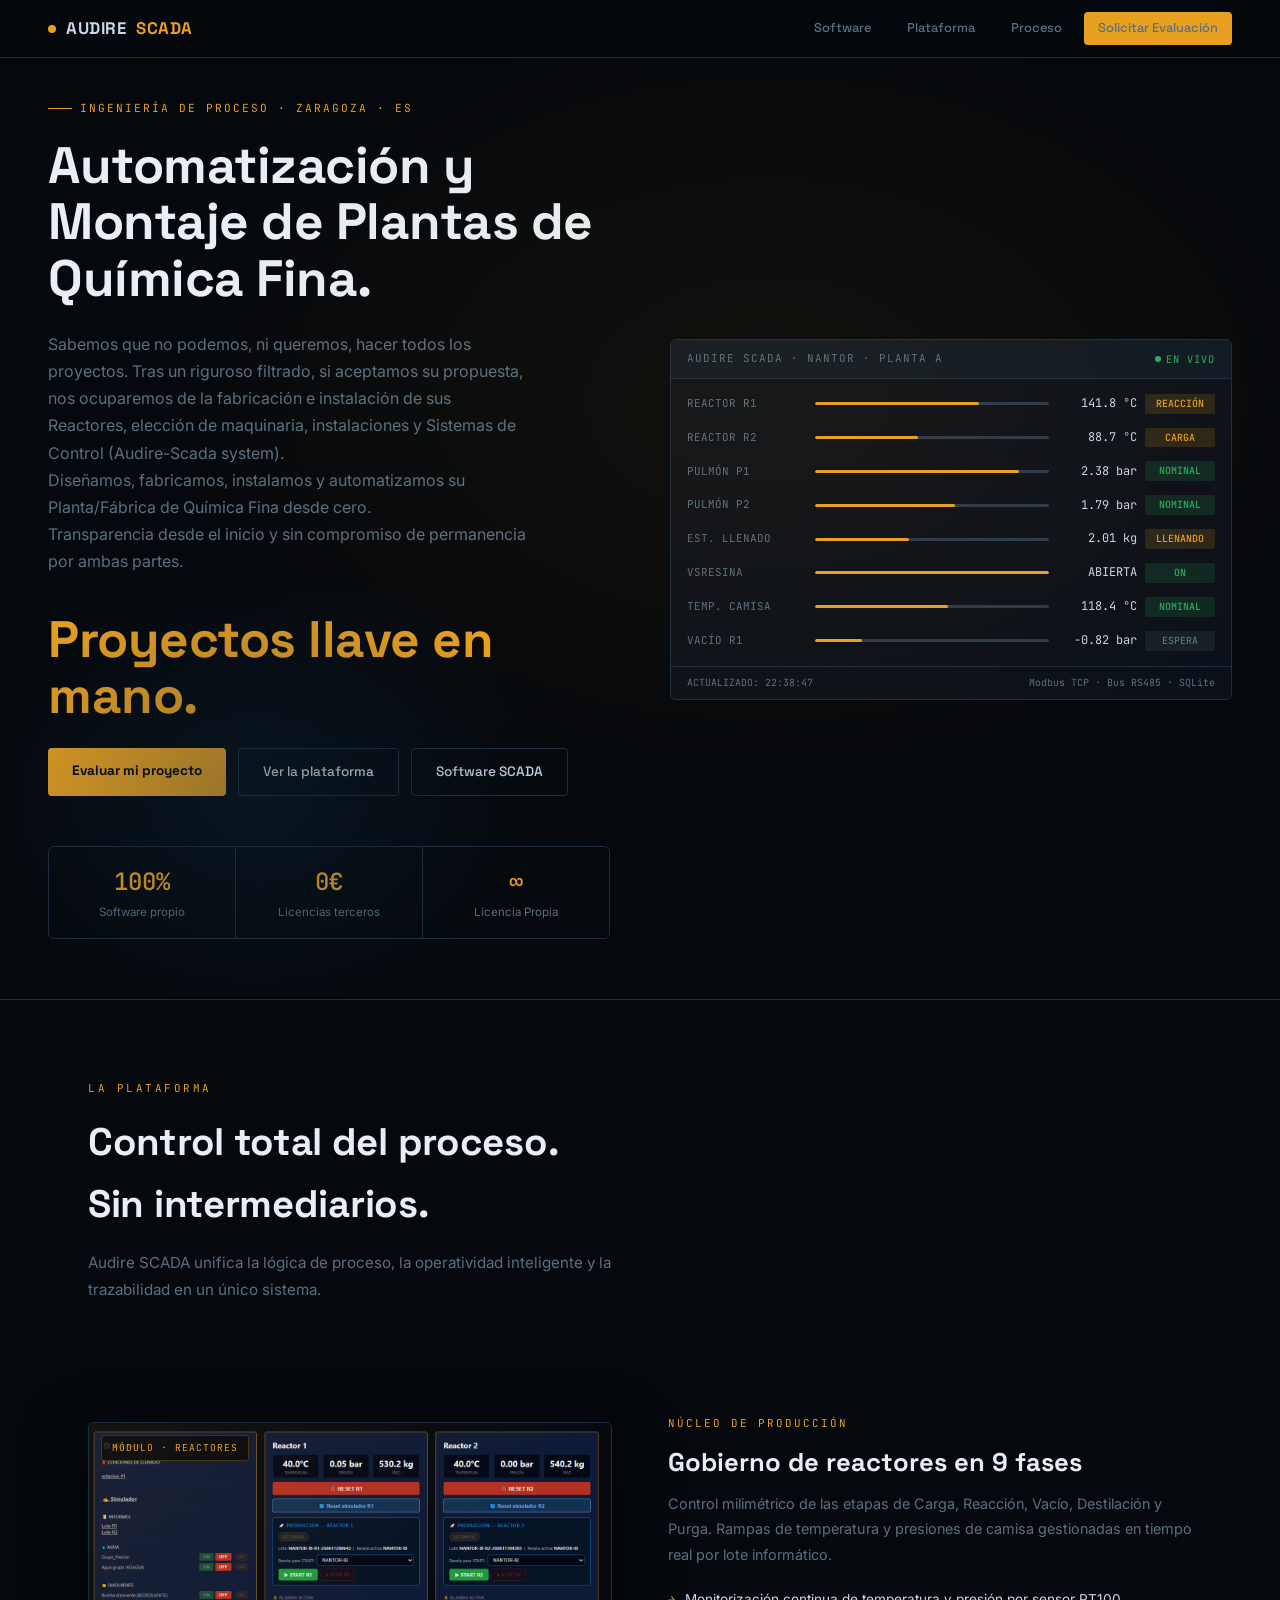
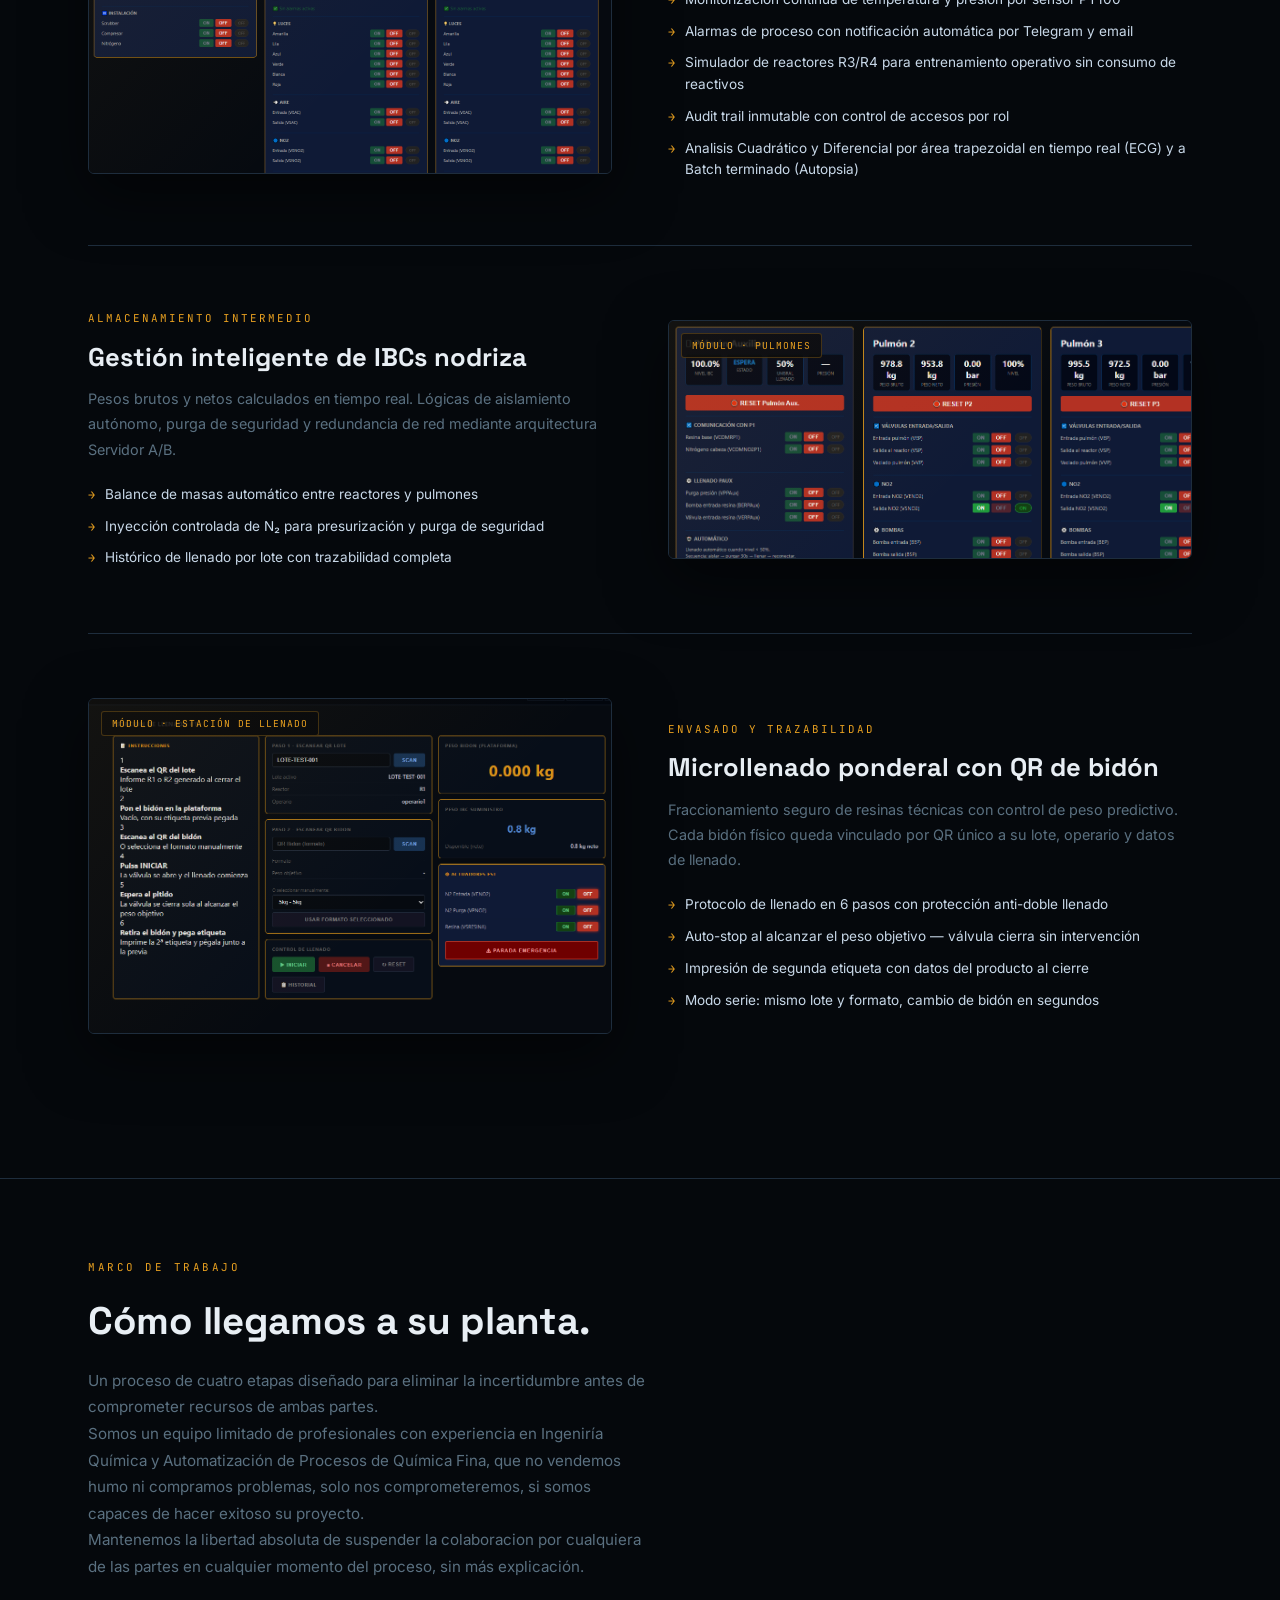
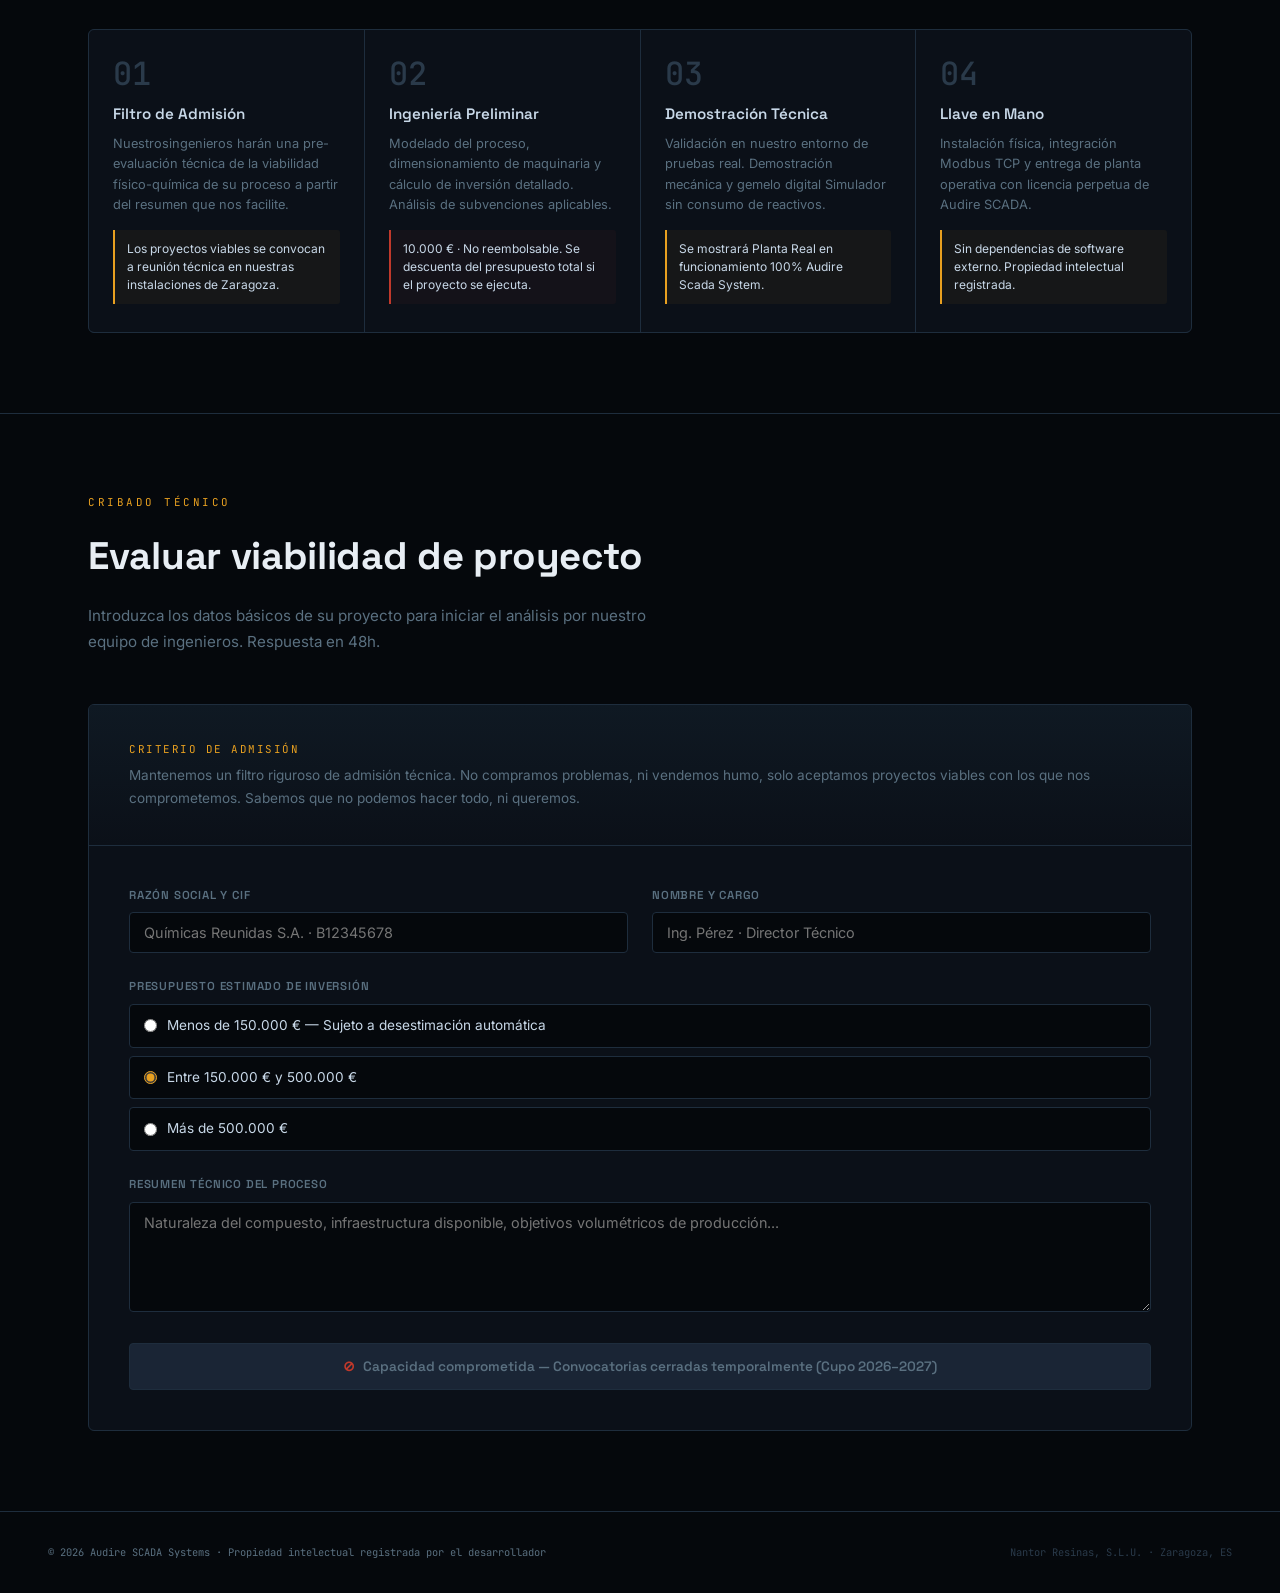
==== commit a0589064: "." ====
--- a/audire-scada/index.html
+++ b/audire-scada/index.html
@@ -859,6 +859,7 @@
       AUDIRE<span style="color:var(--amber)">SCADA</span>
     </a>
     <div class="nav-links">
+      <a href="software.html">Software</a>
       <a href="#plataforma">Plataforma</a>
       <a href="#proceso">Proceso</a>
       <a href="#contacto" class="nav-cta">Solicitar Evaluación</a>
@@ -882,6 +883,7 @@
         <div class="hero-actions">
           <a href="#contacto" class="btn-primary">Evaluar mi proyecto</a>
           <a href="#plataforma" class="btn-ghost">Ver la plataforma</a>
+          <a href="software.html" class="btn-ghost">Software SCADA</a>
         </div>
         <div class="hero-stats">
           <div class="stat">
